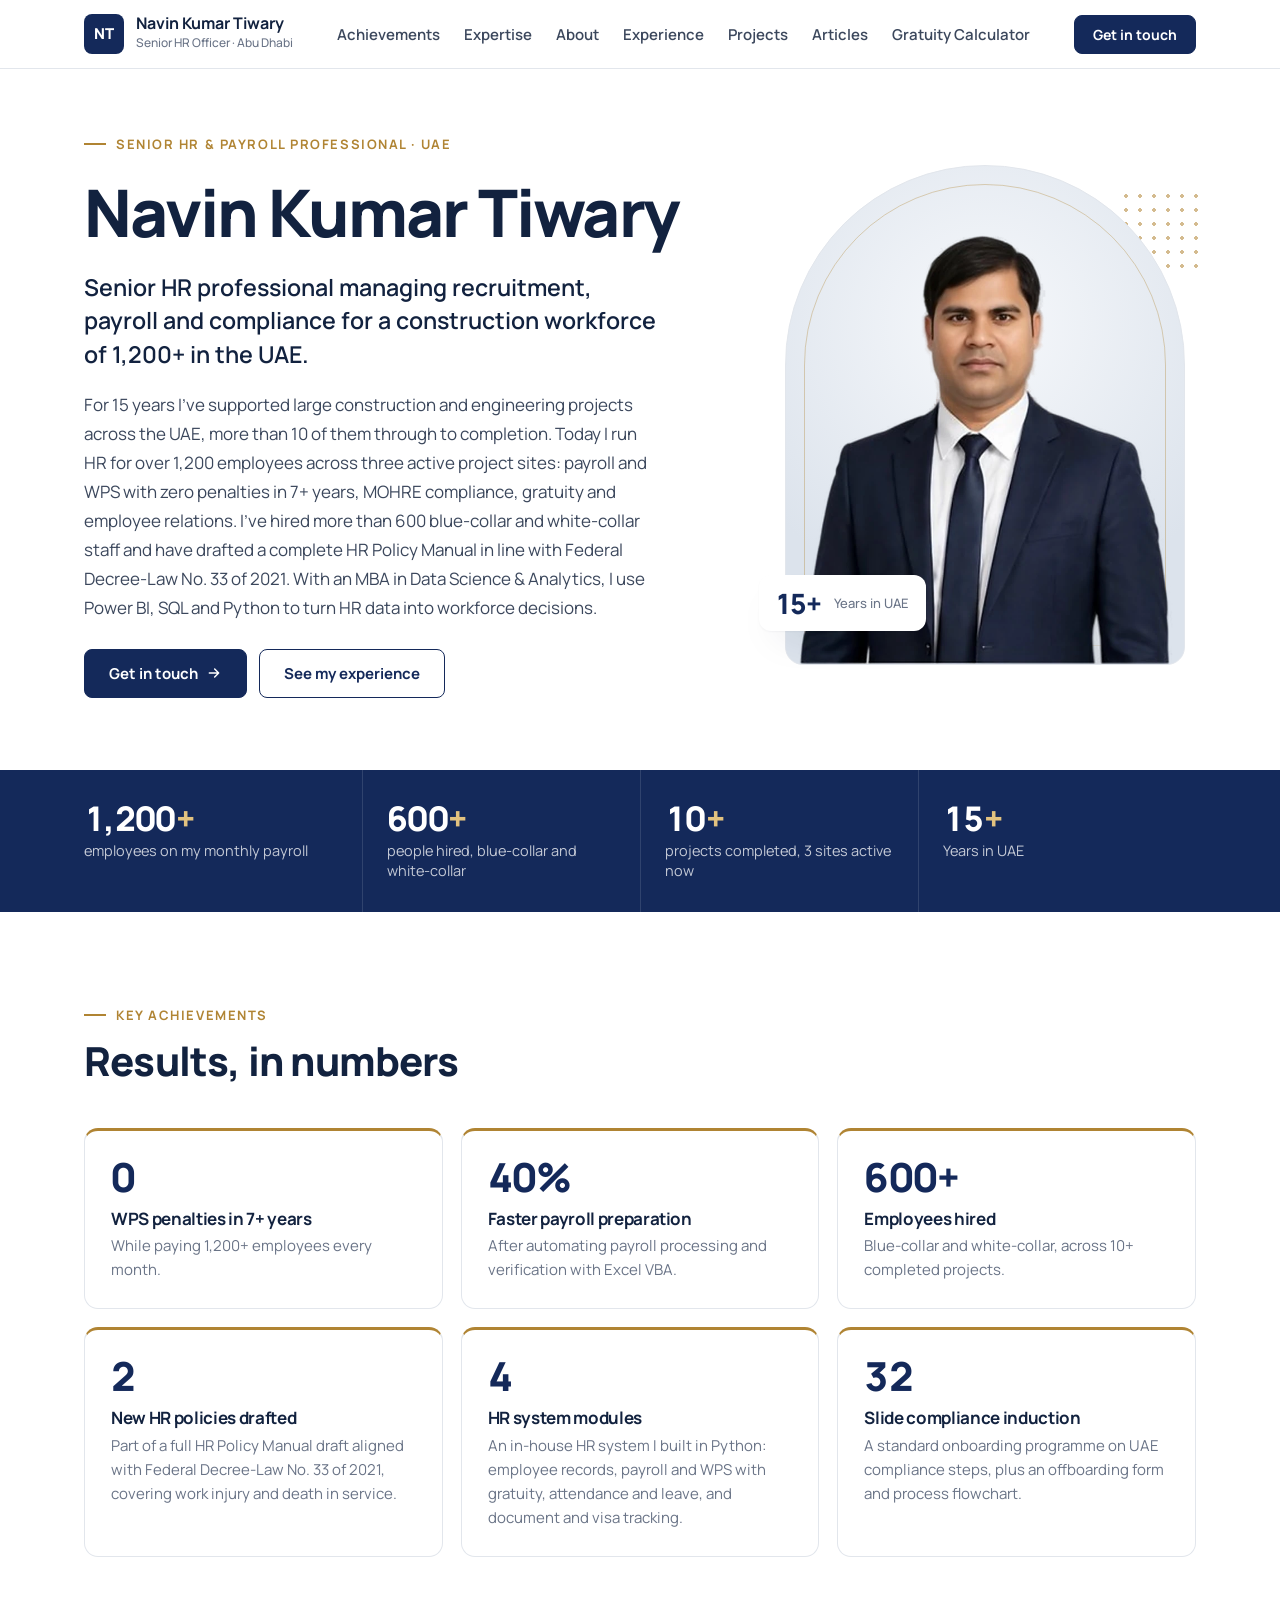
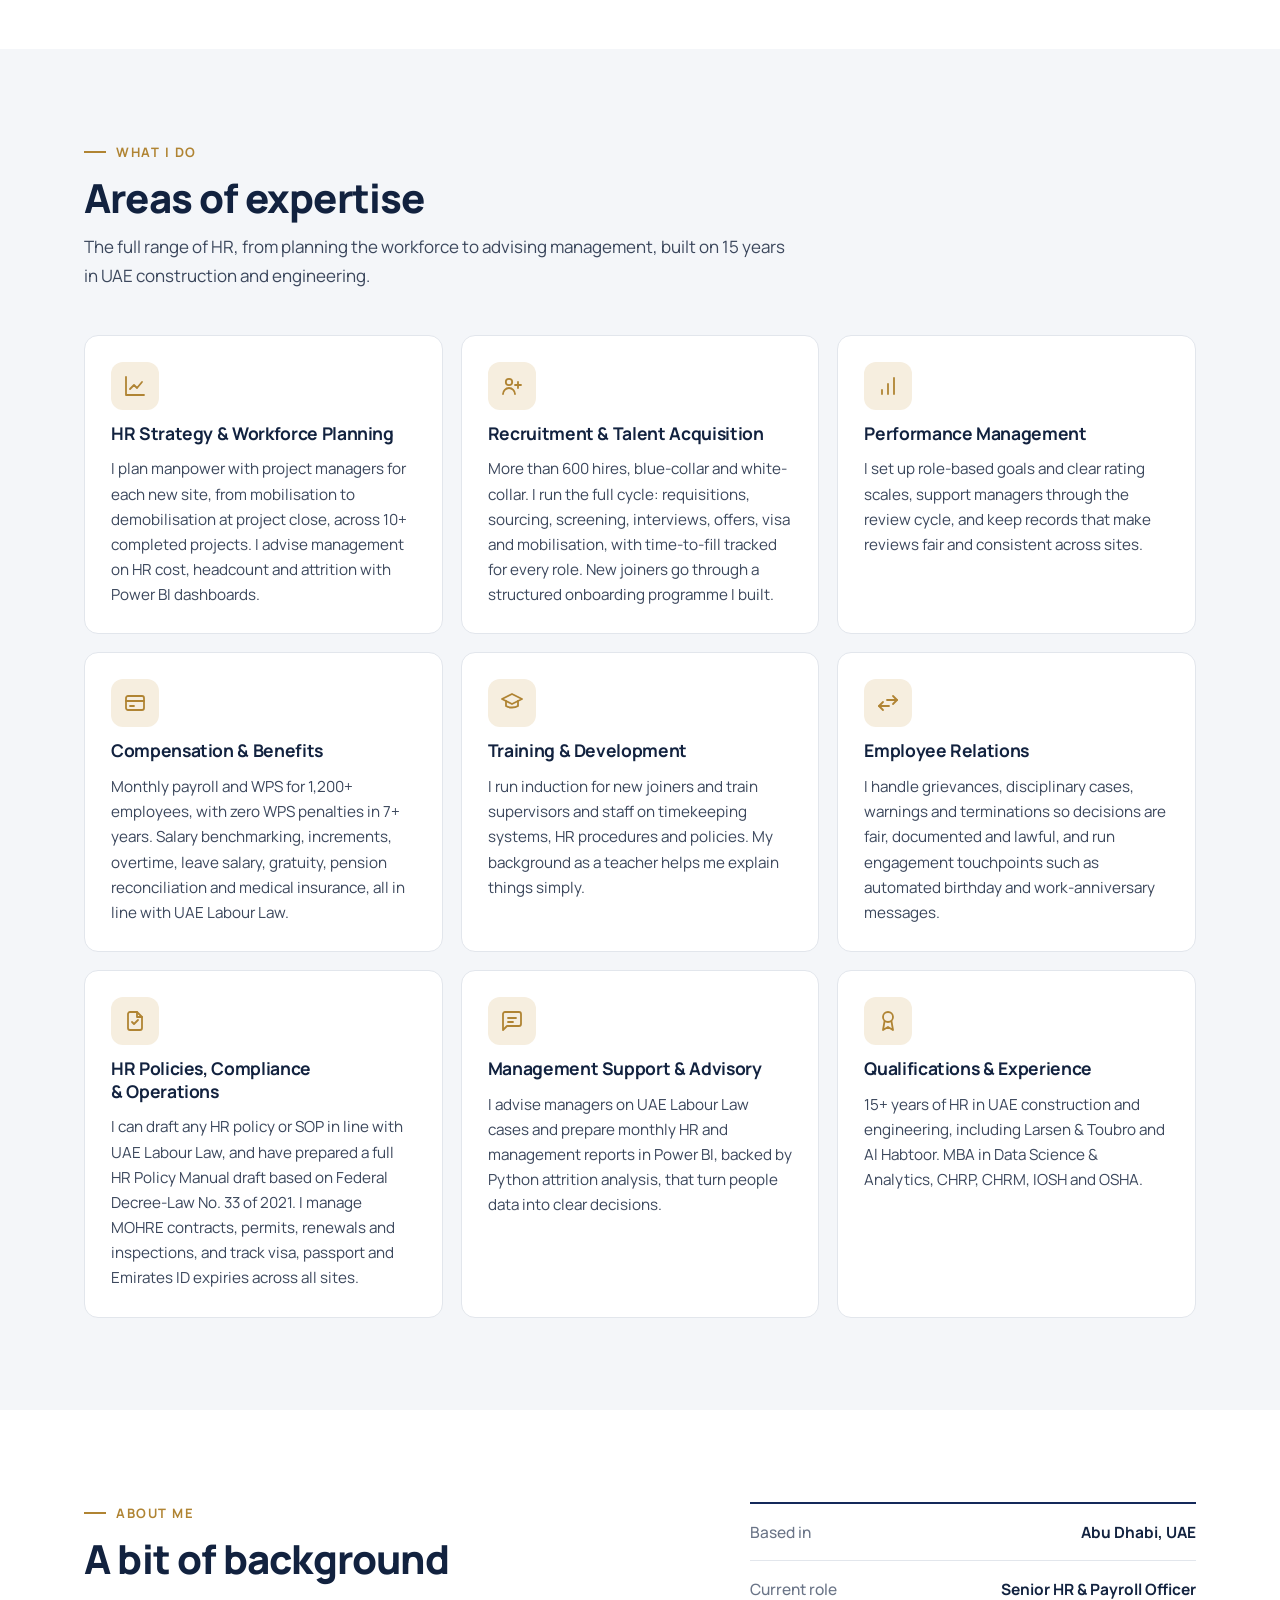
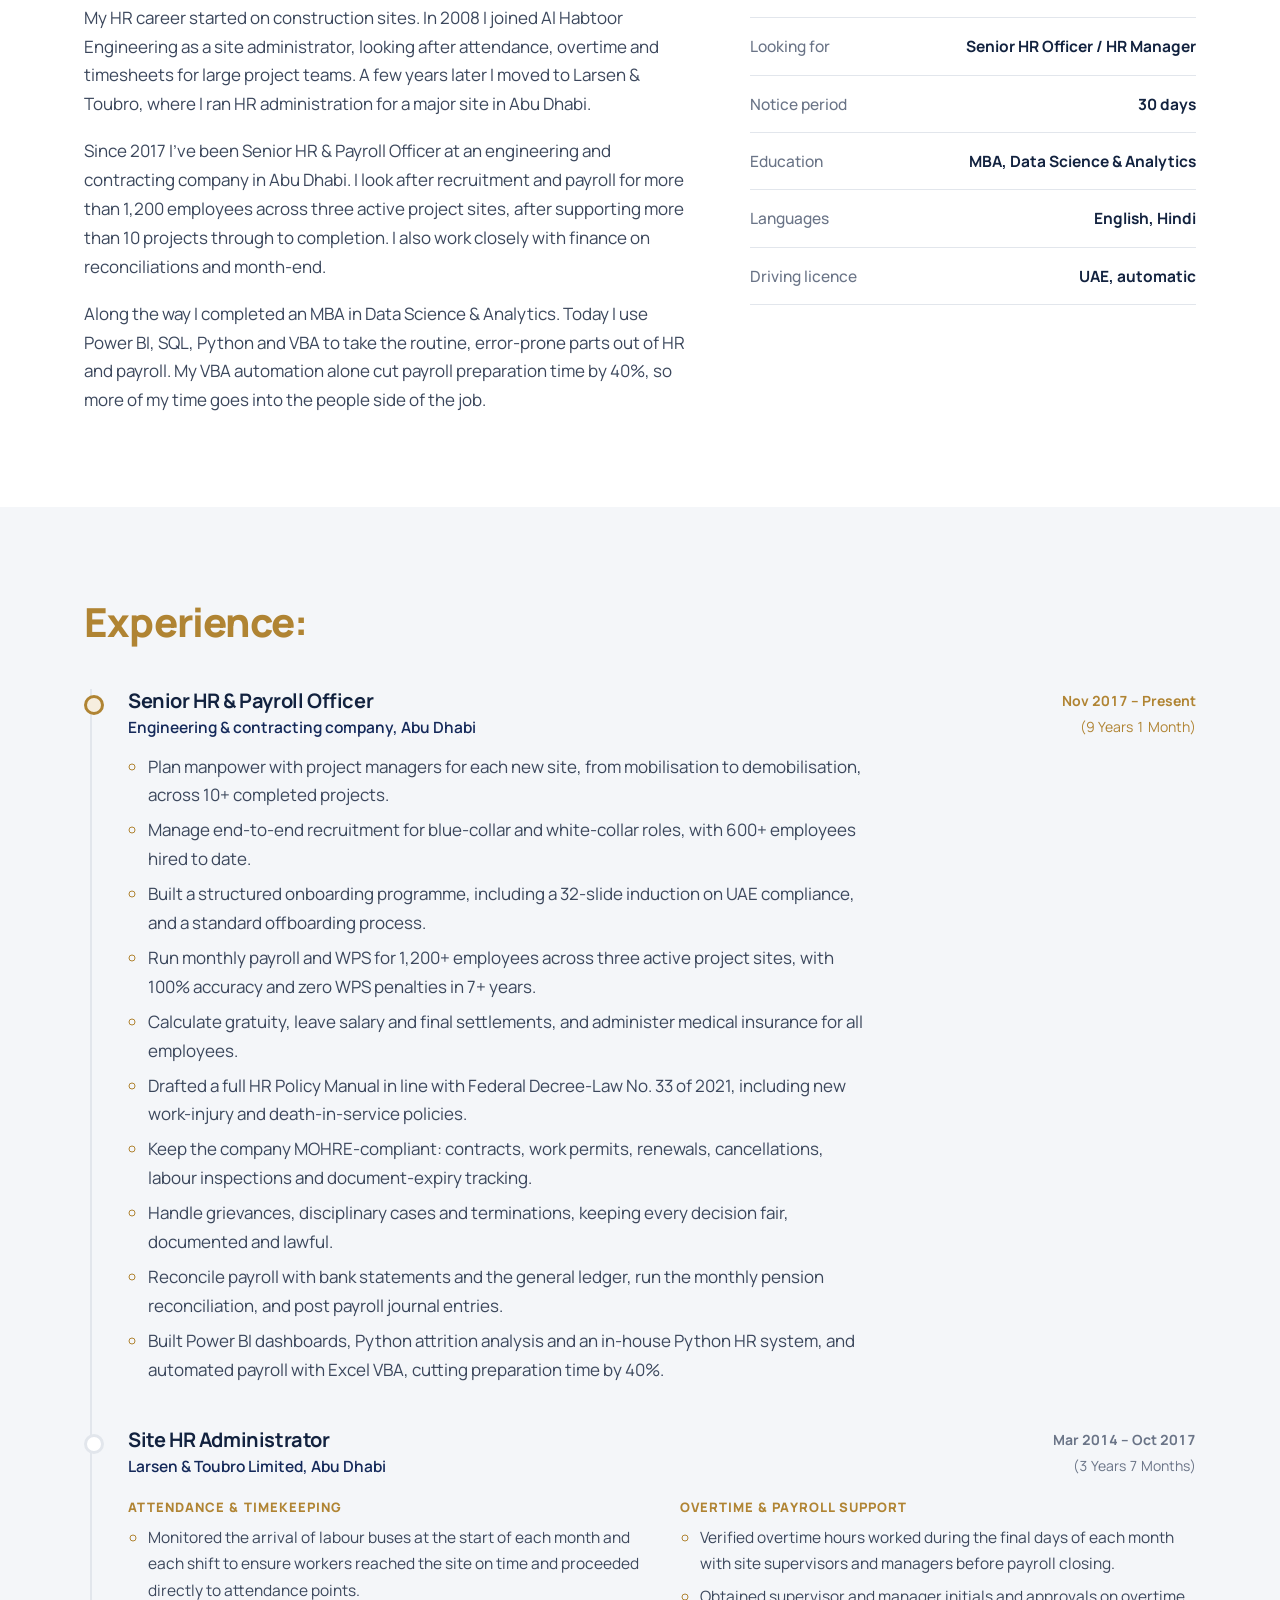
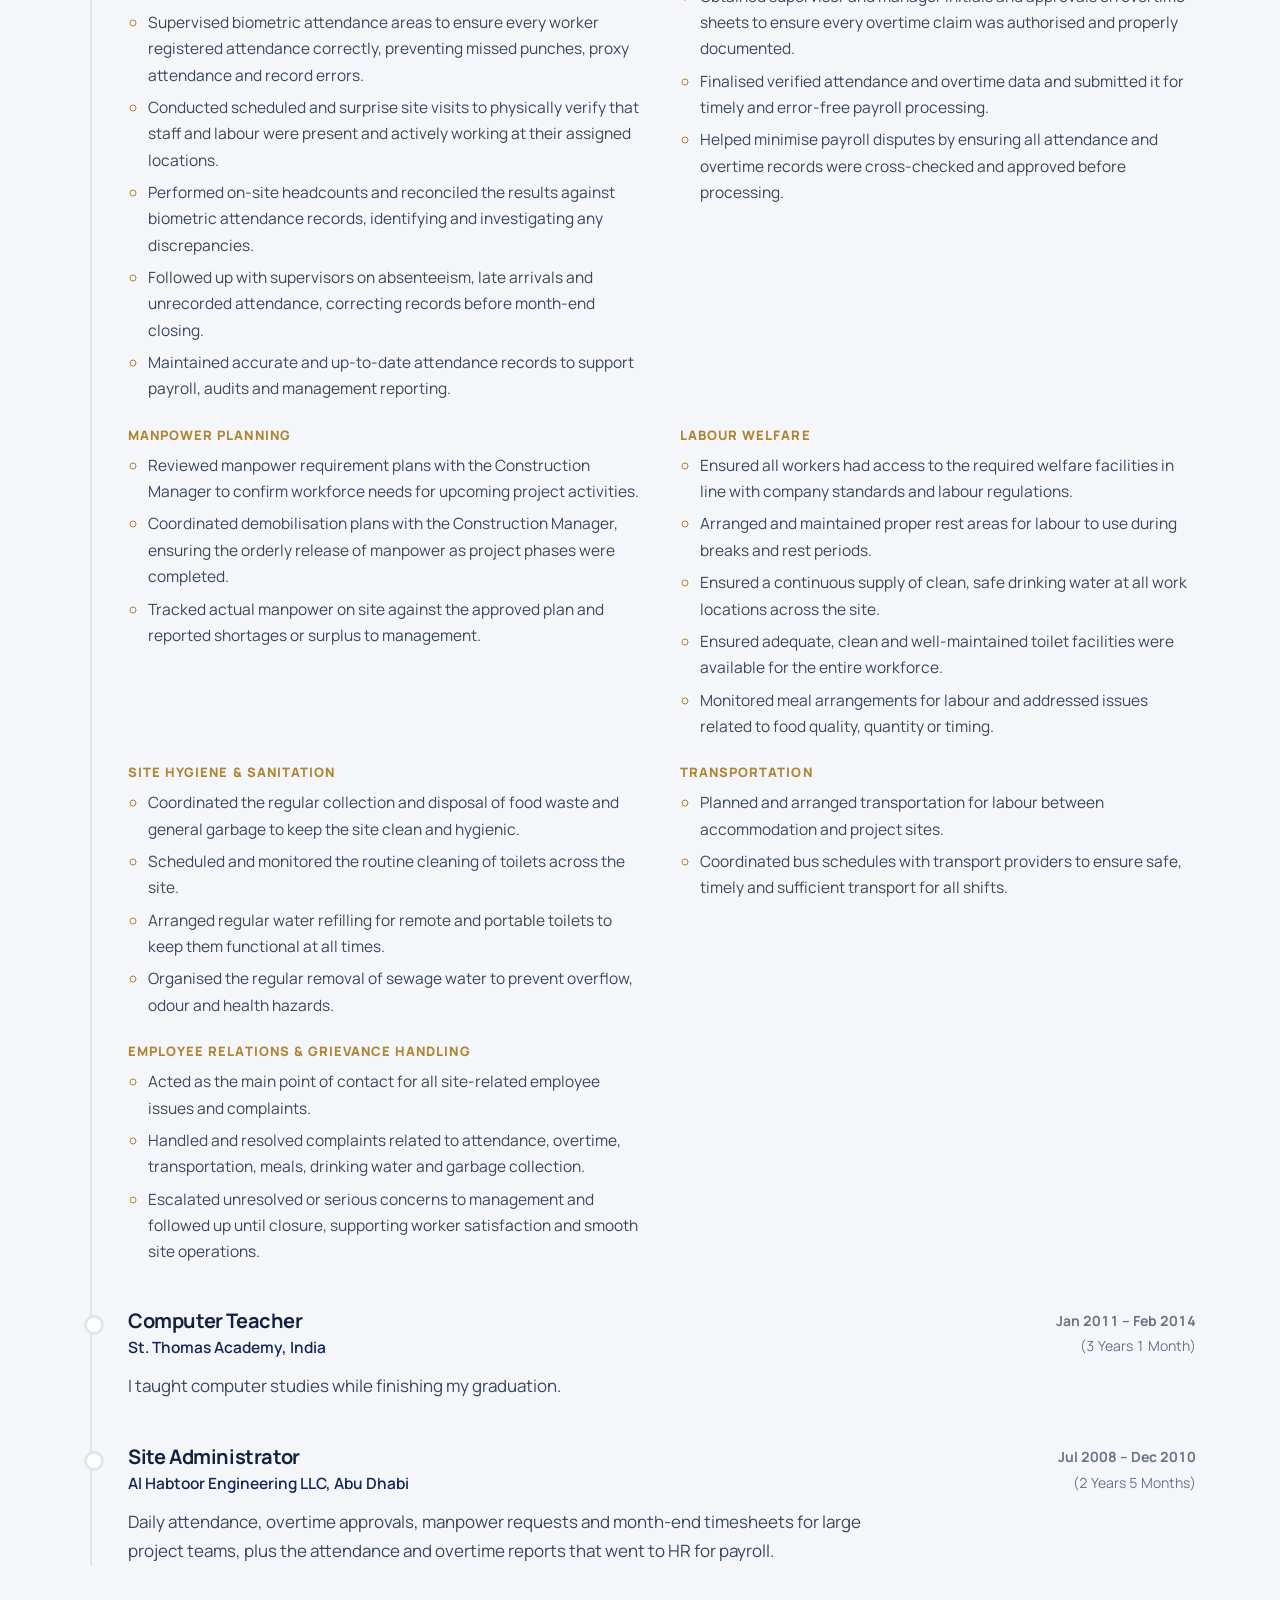
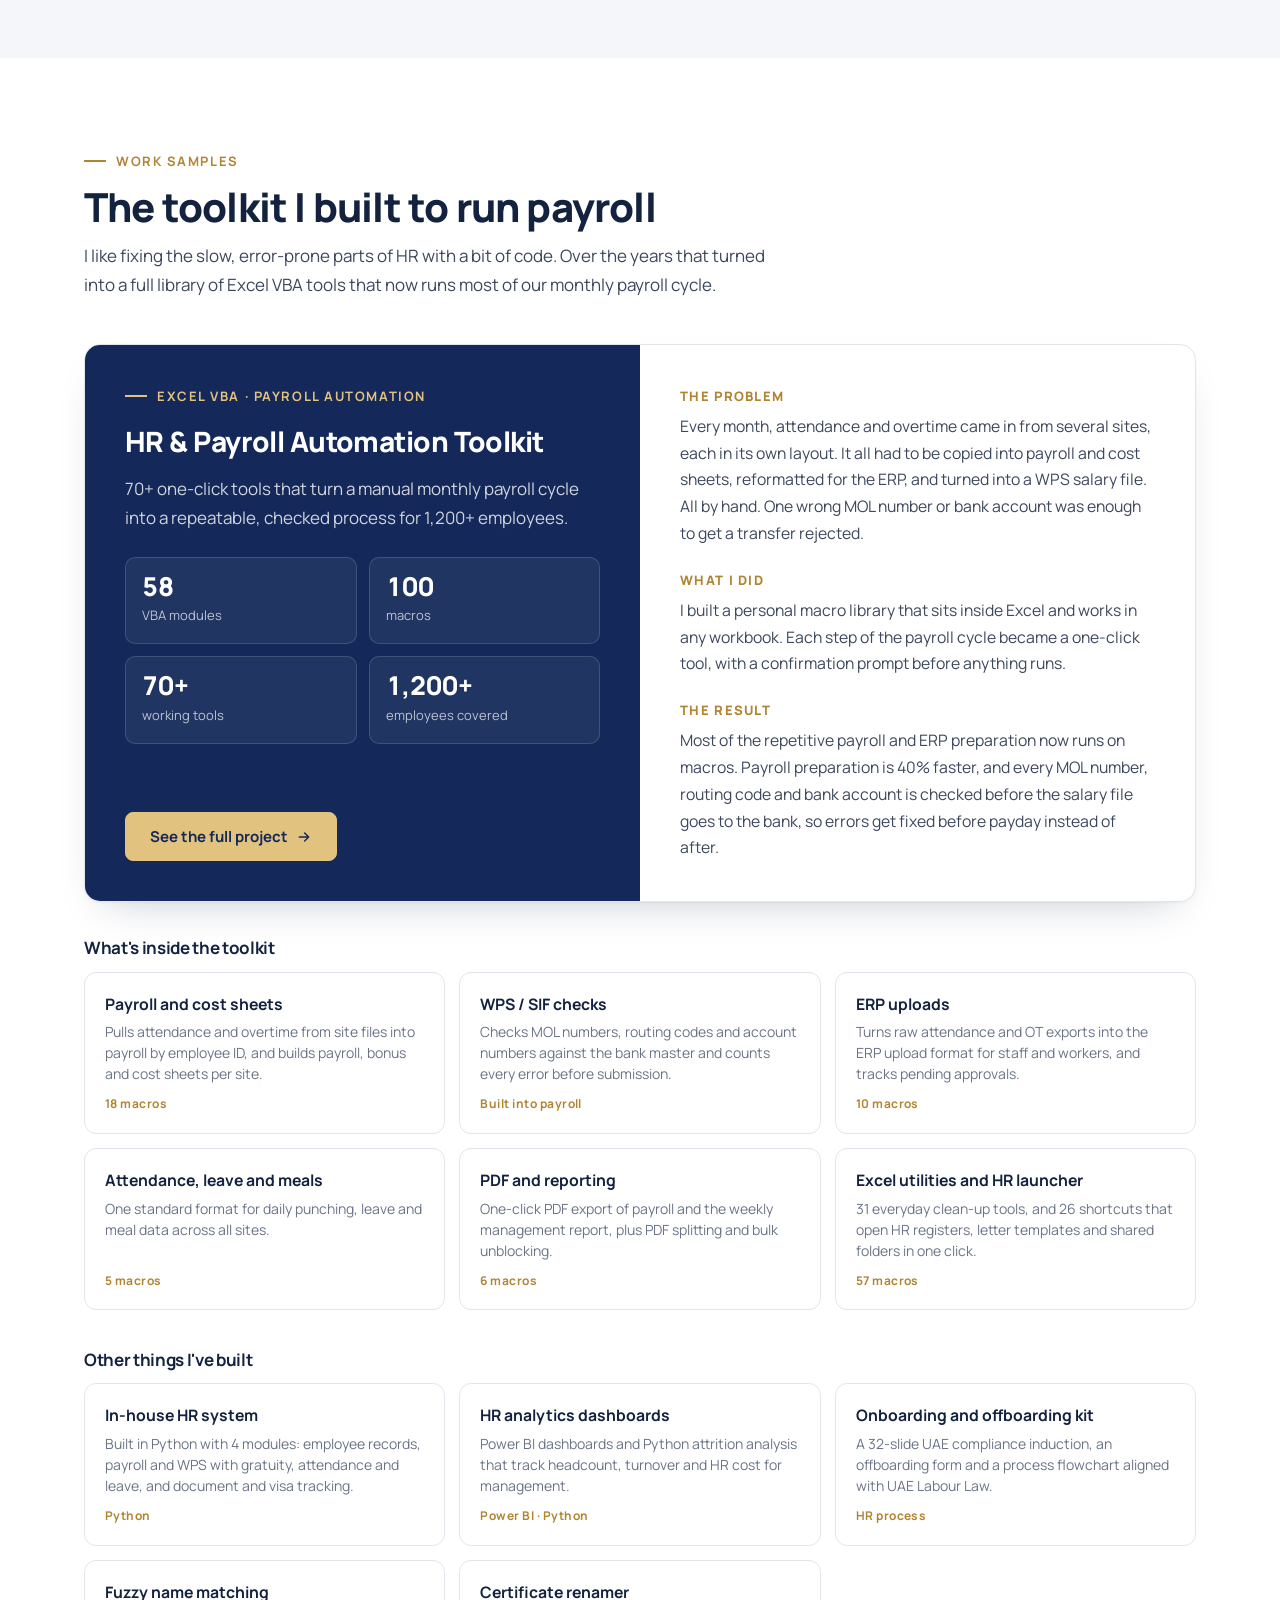
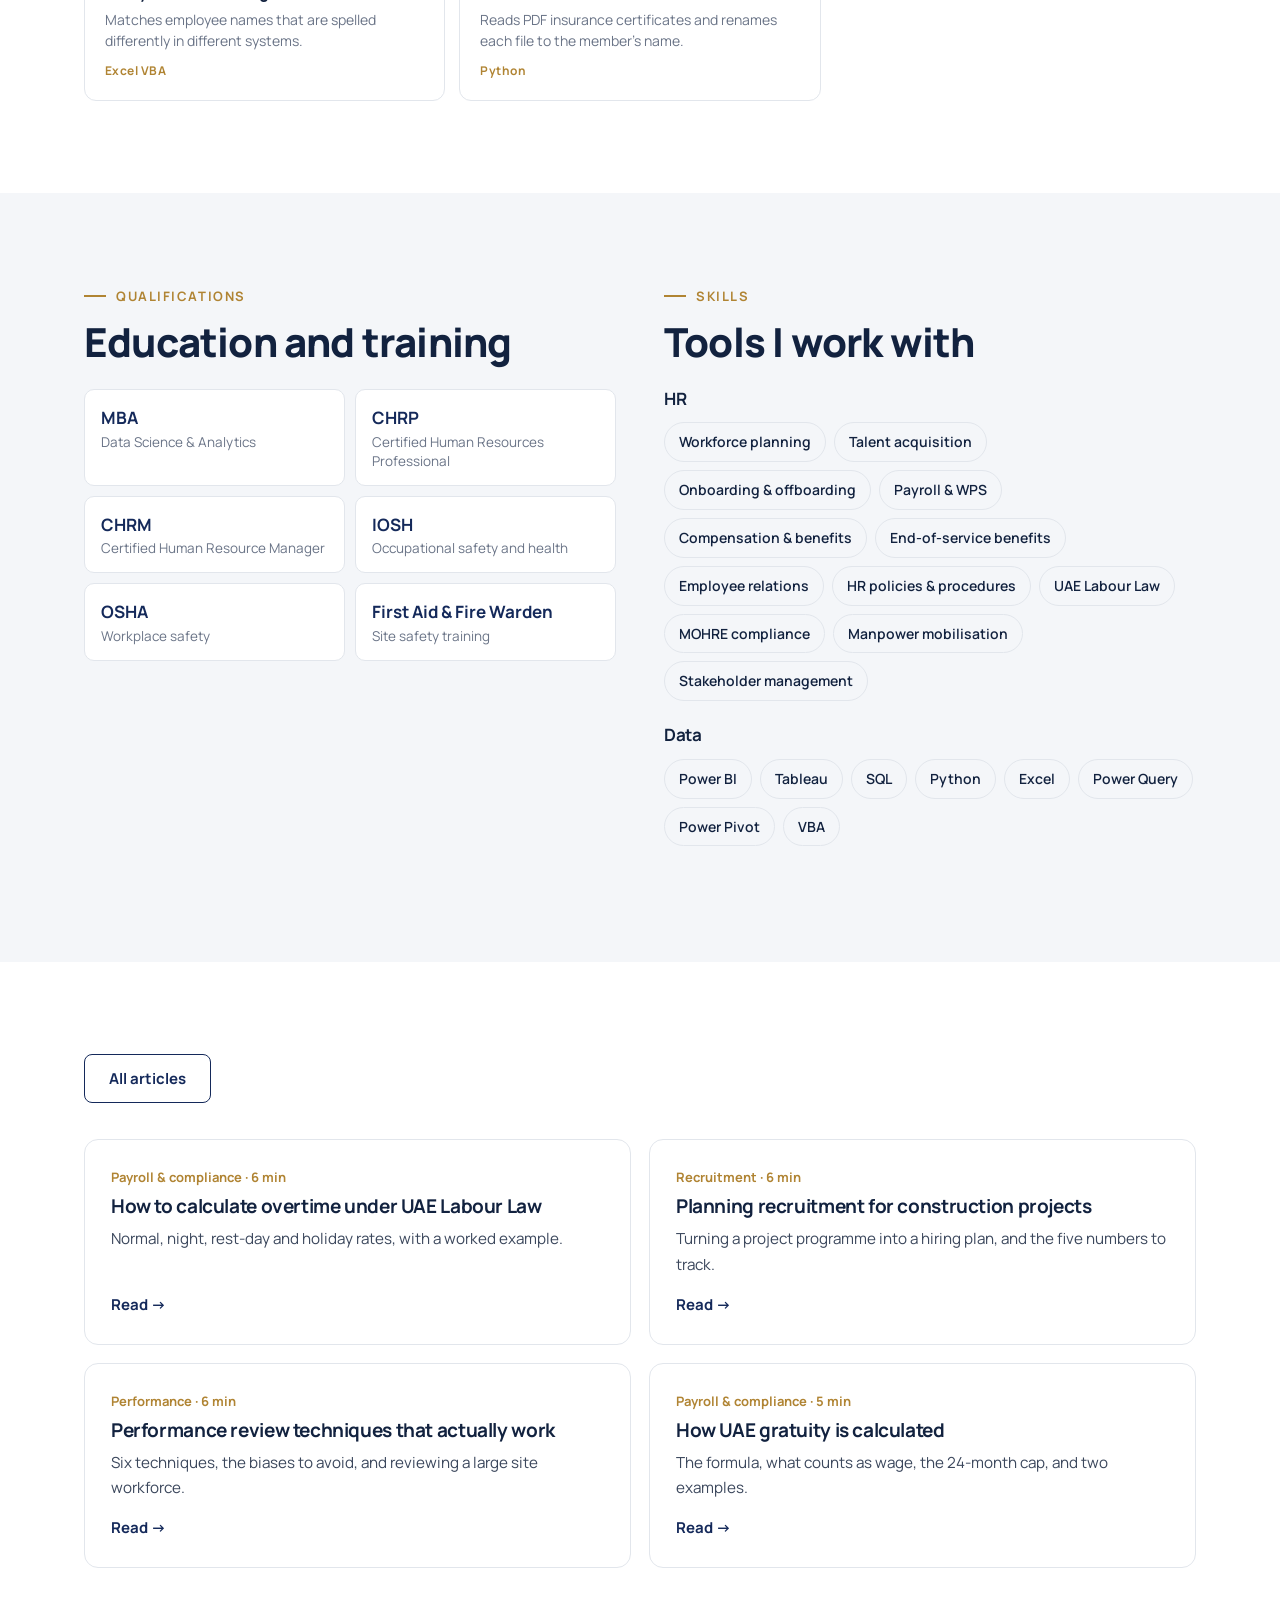
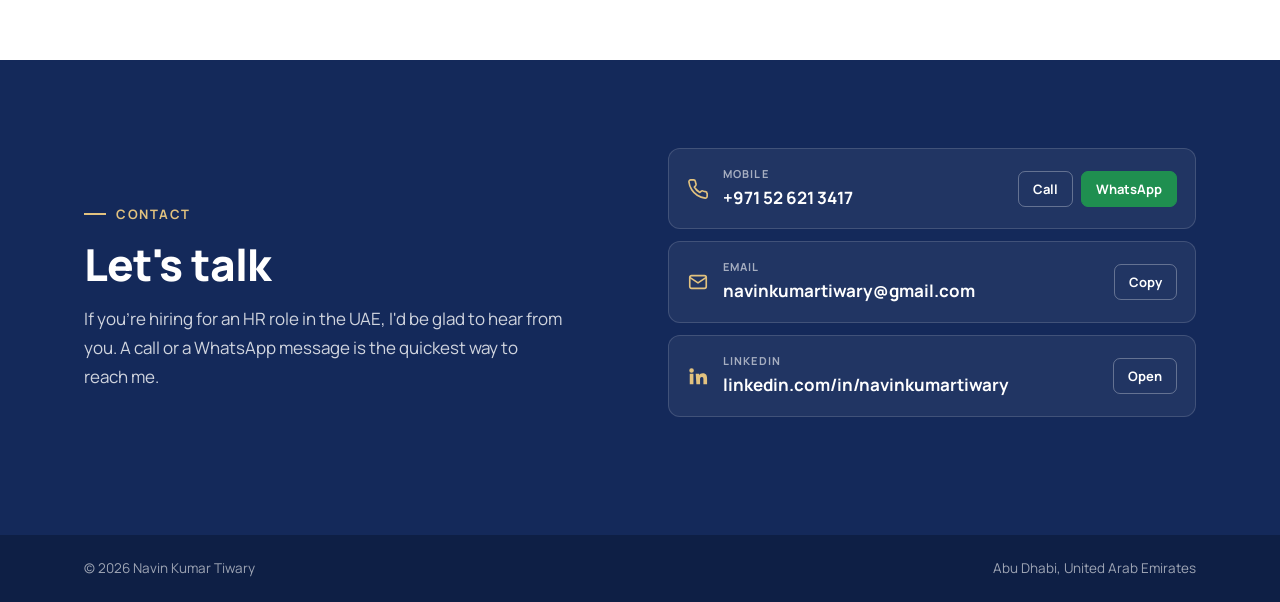
==== index.html @ 36c32ebd "Detail Larsen & Toubro responsibilities by area Co-Authored-By: Claude Opus 5.5 <noreply@anthropic.c" ====
<!doctype html>
<html lang="en">
<head>
<meta charset="utf-8">
<meta name="viewport" content="width=device-width, initial-scale=1, viewport-fit=cover">
<title>Navin Kumar Tiwary | Senior HR &amp; Payroll Professional, Abu Dhabi</title>
<meta name="claude:viewport-fit-sides" content="cover">
<meta name="description" content="Navin Kumar Tiwary, Senior HR &amp; Payroll Professional in Abu Dhabi. 14+ years in UAE construction HR: 1,200+ employees, 600+ hires, zero WPS penalties in 7+ years, UAE Labour Law and MOHRE compliance, HR analytics in Power BI and Python.">
<link rel="canonical" href="https://navinayushkumar.github.io/navinkumartiwary/">
<meta property="og:type" content="profile">
<meta property="og:title" content="Navin Kumar Tiwary | Senior HR &amp; Payroll Professional, UAE">
<meta property="og:description" content="14+ years in UAE construction HR. Payroll and WPS for 1,200+ employees, 600+ hires, UAE Labour Law compliance and HR analytics.">
<meta property="og:url" content="https://navinayushkumar.github.io/navinkumartiwary/">
<meta property="og:image" content="https://navinayushkumar.github.io/navinkumartiwary/images/og-image.jpg">
<meta property="og:image:width" content="1200">
<meta property="og:image:height" content="630">
<meta name="twitter:card" content="summary_large_image">
<script type="application/ld+json">{"@context":"https://schema.org","@type":"Person","name":"Navin Kumar Tiwary","jobTitle":"Senior HR & Payroll Officer","url":"https://navinayushkumar.github.io/navinkumartiwary/","image":"https://navinayushkumar.github.io/navinkumartiwary/images/navin-avatar.jpg","address":{"@type":"PostalAddress","addressLocality":"Abu Dhabi","addressCountry":"AE"},"sameAs":["https://www.linkedin.com/in/navinkumartiwary"],"knowsAbout":["UAE Labour Law","Payroll","WPS","MOHRE compliance","Recruitment","Workforce planning","HR analytics","Power BI","Python"],"knowsLanguage":["English","Hindi"]}</script>
<link rel="preconnect" href="https://fonts.googleapis.com">
<link rel="preconnect" href="https://fonts.gstatic.com" crossorigin>
<link rel="stylesheet" href="https://fonts.googleapis.com/css2?family=Manrope:wght@400;500;600;700;800&display=swap">
<style>
body{margin:0}
/* Layout: corporate navy & white. Hero = text left, portrait in a navy arch right; number strip; then alternating white / cool-grey bands.
   Deliberately single light theme, all colours explicit. */
:root{
  --bg:#FFFFFF; --band:#F4F6F9; --ink:#12223F; --text:#3B475C; --muted:#6A7487; --line:#E2E6EC;
  --navy:#14295A; --navy-2:#1D3A78; --gold:#B08433; --gold-soft:#F6EEDF; --ok:#2E8B57;
  --font:"Manrope", "Segoe UI", system-ui, -apple-system, sans-serif;
  --shadow:0 1px 2px rgba(18,34,63,.04), 0 18px 40px -22px rgba(18,34,63,.28);
  color-scheme:light;
}
*{box-sizing:border-box}
html{scroll-behavior:smooth}
@media (prefers-reduced-motion: reduce){html{scroll-behavior:auto} *{transition:none!important}}
body{background:var(--bg); color:var(--text); font-family:var(--font); font-size:1.0625rem; line-height:1.7; -webkit-font-smoothing:antialiased}
body::before{content:""; position:fixed; inset:0 0 auto; height:env(safe-area-inset-top, 0px); z-index:40; background:var(--bg)}
.wrap{max-width:72rem; margin:0 auto; padding-left:max(20px, env(safe-area-inset-left, 0px)); padding-right:max(20px, env(safe-area-inset-right, 0px))}
a{color:inherit}
a:focus-visible, button:focus-visible{outline:2px solid var(--gold); outline-offset:3px; border-radius:6px}
h1,h2,h3{margin:0; color:var(--ink); line-height:1.15; letter-spacing:-.02em; text-wrap:balance}
p{margin:0}
.eyebrow{display:flex; align-items:center; gap:10px; font-size:.8125rem; font-weight:700; letter-spacing:.12em; text-transform:uppercase; color:var(--gold)}
.eyebrow::before{content:""; width:22px; height:2px; background:var(--gold)}
.eyebrow.no-line::before{display:none}

.btn{display:inline-flex; align-items:center; gap:8px; padding:13px 24px; border-radius:8px; font:700 .9375rem var(--font); text-decoration:none; cursor:pointer; border:1.5px solid var(--navy); transition:background .15s, color .15s, transform .15s}
.btn:hover{transform:translateY(-1px)}
.btn-solid{background:var(--navy); color:#fff}
.btn-solid:hover{background:var(--navy-2); border-color:var(--navy-2)}
.btn-ghost{background:transparent; color:var(--navy)}
.btn-ghost:hover{background:var(--band)}
.btn svg{width:16px; height:16px}

/* header */
.top{position:sticky; top:env(safe-area-inset-top, 0px); z-index:30; background:rgba(255,255,255,.94); backdrop-filter:blur(10px); -webkit-backdrop-filter:blur(10px); border-bottom:1px solid var(--line)}
.top .wrap{display:flex; align-items:center; justify-content:space-between; gap:20px; padding-block:14px}
.logo{display:flex; align-items:center; gap:12px; text-decoration:none}
.mono{width:40px; height:40px; border-radius:8px; background:var(--navy); color:#fff; display:grid; place-items:center; font-weight:800; font-size:.9375rem; letter-spacing:.02em; flex:none}
.logo b{display:block; color:var(--ink); font-size:1rem; line-height:1.2}
.logo small{display:block; color:var(--muted); font-size:.75rem; font-weight:500}
.top nav ul{display:flex; gap:24px; list-style:none; margin:0; padding:0}
.top nav a{text-decoration:none; font-size:.9375rem; font-weight:600; color:var(--text); white-space:nowrap}
.logo small, .top .btn{white-space:nowrap}
.top nav a:hover{color:var(--navy)}
.top .btn{padding:9px 18px; font-size:.875rem}

/* hero */
.hero .wrap{display:grid; grid-template-columns:minmax(0,1.2fr) minmax(0,.8fr); gap:56px; align-items:center; padding-block:64px 72px}
.hero-text{display:flex; flex-direction:column; gap:20px}
.hero h1{font-size:clamp(2.6rem, 6vw, 4.1rem); font-weight:800; letter-spacing:-.03em}
.hero .line{font-size:clamp(1.2rem, 2.2vw, 1.45rem); color:var(--ink); font-weight:600; line-height:1.45; max-width:36rem}
.hero .more{color:var(--text); max-width:36rem}
.cta{display:flex; gap:12px; flex-wrap:wrap; margin-top:6px}
.open{display:inline-flex; align-items:center; gap:10px; font-size:.9063rem; color:var(--muted); font-weight:500}
.open i{width:9px; height:9px; border-radius:50%; background:var(--ok); box-shadow:0 0 0 4px rgba(46,139,87,.14); flex:none}

.arch{position:relative; justify-self:center; width:100%; max-width:400px; isolation:isolate}
.arch-frame{position:relative; aspect-ratio:4/5; max-width:100%; border-radius:200px 200px 18px 18px; overflow:hidden;
  background:radial-gradient(circle at 50% 32%, #F6F8FB, #DCE3EC 72%); border:1px solid var(--line)}
.arch-frame::before{content:""; position:absolute; inset:18px; border-radius:inherit; border:1px solid rgba(176,132,51,.35)}
.arch-frame img{position:absolute; left:50%; bottom:0; transform:translateX(-50%); width:112%; max-width:none; height:auto}
.tag-card{position:absolute; left:-26px; bottom:34px; background:#fff; border-radius:12px; padding:14px 18px; box-shadow:var(--shadow); display:flex; align-items:center; gap:12px}
.tag-card b{font-size:1.75rem; font-weight:800; color:var(--navy); line-height:1}
.tag-card span{font-size:.8125rem; color:var(--muted); line-height:1.35; font-weight:500}
.dots{position:absolute; right:-18px; top:24px; width:84px; height:84px; background-image:radial-gradient(var(--gold) 1.6px, transparent 1.8px); background-size:14px 14px; opacity:.55; z-index:-1}

/* numbers */
.numbers{background:var(--navy); color:#fff}
.numbers .wrap{display:grid; grid-template-columns:repeat(4, minmax(0,1fr))}
.num{padding:30px 24px; border-left:1px solid rgba(255,255,255,.12)}
.num:first-child{border-left:0; padding-left:0}
.num b{display:block; font-size:2.125rem; font-weight:800; letter-spacing:-.02em; line-height:1.1; font-variant-numeric:tabular-nums}
.num b em{font-style:normal; color:#E2C27F}
.num b i{font-style:normal}
.num span{font-size:.9063rem; color:rgba(255,255,255,.75); line-height:1.4; display:block; margin-top:4px}

/* sections */
.section{padding-block:92px}
.section.band{background:var(--band)}
.head{display:flex; flex-direction:column; gap:12px; margin-bottom:44px; max-width:44rem}
.head h2{font-size:clamp(1.9rem, 3.6vw, 2.5rem); font-weight:800}

/* what I do */
.do{display:grid; grid-template-columns:repeat(2, minmax(0,1fr)); gap:20px}
.do-item{background:#fff; border:1px solid var(--line); border-radius:14px; padding:30px; display:grid; grid-template-columns:auto minmax(0,1fr); gap:20px; align-items:start}
.ico{width:48px; height:48px; border-radius:12px; background:var(--gold-soft); color:var(--gold); display:grid; place-items:center}
.ico svg{width:24px; height:24px}
.do-item h3{font-size:1.1875rem; font-weight:700; margin-bottom:8px}
.do-item p{font-size:.9844rem}

.areas{display:grid; grid-template-columns:repeat(3, minmax(0,1fr)); gap:18px}
.area{background:#fff; border:1px solid var(--line); border-radius:14px; padding:26px; display:flex; flex-direction:column; gap:12px; transition:border-color .2s, box-shadow .2s}
.area:hover{border-color:#CFD6E1; box-shadow:var(--shadow)}
.area h3{font-size:1.0938rem; font-weight:700; line-height:1.3}
.area p{font-size:.9531rem; line-height:1.65}
.wins{display:grid; grid-template-columns:repeat(3, minmax(0,1fr)); gap:18px}
.win{border:1px solid var(--line); border-radius:14px; padding:26px; background:#fff; display:flex; flex-direction:column; gap:6px; border-top:3px solid var(--gold)}
.win b{font-size:2.5rem; font-weight:800; color:var(--navy); line-height:1; letter-spacing:-.02em; font-variant-numeric:tabular-nums}
.win h3{font-size:1.0625rem; font-weight:700; margin-top:6px}
.win p{font-size:.9375rem; color:var(--muted); line-height:1.6}
/* about */
.about{display:grid; grid-template-columns:minmax(0,1.35fr) minmax(0,1fr); gap:64px; align-items:start}
.about .text{display:flex; flex-direction:column; gap:18px}
.about .text p{max-width:38rem}
.facts{margin:0; border-top:2px solid var(--navy)}
.facts div{display:flex; justify-content:space-between; gap:16px; padding:15px 0; border-bottom:1px solid var(--line); font-size:.9688rem}
.facts dt{color:var(--muted); font-weight:500}
.facts dd{margin:0; font-weight:700; color:var(--ink); text-align:right}

/* experience */
.jobs{list-style:none; padding:0; border-left:2px solid var(--line); margin:0 0 0 6px}
.job{position:relative; padding:0 0 44px 36px}
.job:last-child{padding-bottom:0}
.job::before{content:""; position:absolute; left:-8px; top:6px; width:14px; height:14px; border-radius:50%; background:#fff; border:3px solid var(--line)}
.job.now::before{border-color:var(--gold); background:var(--gold-soft)}
.job-top{display:flex; justify-content:space-between; align-items:flex-start; flex-wrap:wrap; gap:4px 16px}
.job h3{font-size:1.25rem; font-weight:700}
.when{font-size:.875rem; font-weight:700; color:var(--muted); font-variant-numeric:tabular-nums; white-space:nowrap}
.job.now .when{color:var(--gold)}
.head h2.gold-h{color:var(--gold)}
.tenure-line{display:block; margin-top:2px; font-weight:400}
.tenure{font-weight:inherit; color:inherit}
.when{text-align:right}
.job.now .tenure{color:inherit}
.org{font-weight:600; color:var(--navy); margin-top:2px; font-size:.9688rem}
.job p.desc{margin-top:12px; max-width:46rem}
.job ul{margin:12px 0 0; padding-left:20px; display:flex; flex-direction:column; gap:6px; max-width:46rem}
.job li::marker{color:var(--gold)}

.duties{display:grid; grid-template-columns:repeat(2, minmax(0,1fr)); gap:22px 36px; margin-top:16px; max-width:none}
.duty h4{margin:0 0 6px; font-size:.8125rem; letter-spacing:.08em; text-transform:uppercase; color:var(--gold); font-weight:800}
.duty ul{margin:0 !important; padding-left:20px; display:flex; flex-direction:column; gap:6px; font-size:.9688rem}
/* case study */
.case{display:grid; grid-template-columns:minmax(0,1fr) minmax(0,1fr); background:#fff; border:1px solid var(--line); border-radius:16px; overflow:hidden; box-shadow:var(--shadow)}
.case-left{background:var(--navy); color:#fff; padding:40px; display:flex; flex-direction:column; gap:18px; min-width:0}
.case-left .eyebrow{color:#E2C27F}
.case-left .eyebrow::before{background:#E2C27F}
.case-left h3{color:#fff; font-size:1.75rem; font-weight:800}
.case-left p{color:rgba(255,255,255,.8)}
.mock{margin-top:auto; background:rgba(255,255,255,.06); border:1px solid rgba(255,255,255,.14); border-radius:10px; overflow:hidden; font-size:.8125rem}
.mock-wrap{overflow-x:auto}
.mock table{width:100%; border-collapse:collapse}
.mock th,.mock td{padding:8px 12px; text-align:left; border-bottom:1px solid rgba(255,255,255,.08); white-space:nowrap}
.mock th{color:rgba(255,255,255,.6); font-weight:600; font-size:.75rem}
.mock tr:last-child td{border-bottom:0}
.mock td:last-child{color:#9BE0B4; font-weight:700}
.mock tr.bad td{background:rgba(226,120,100,.22)}
.mock tr.bad td:last-child{color:#FFB4A6}
.mock caption{caption-side:bottom; text-align:left; padding:8px 12px; color:rgba(255,255,255,.5); font-size:.75rem}
.kpis{display:grid; grid-template-columns:repeat(2, minmax(0,1fr)); gap:12px; margin-top:6px}
.kpis div{padding:14px 16px; border-radius:10px; background:rgba(255,255,255,.06); border:1px solid rgba(255,255,255,.14)}
.kpis b{display:block; font-size:1.625rem; font-weight:800; color:#fff; line-height:1.1; font-variant-numeric:tabular-nums}
.kpis span{font-size:.8125rem; color:rgba(255,255,255,.7)}
.btn-gold{background:#E2C27F; border-color:#E2C27F; color:var(--navy); align-self:flex-start; margin-top:auto}
.btn-gold:hover{background:#EBD199; border-color:#EBD199}
.others + .others{margin-top:40px}
.case-right{padding:40px; display:flex; flex-direction:column; gap:22px}
.step h4{margin:0 0 6px; font-size:.8125rem; letter-spacing:.1em; text-transform:uppercase; color:var(--gold); font-weight:800}
.step p{font-size:.9844rem}
.others{margin-top:36px}
.others h3{font-size:1.0625rem; font-weight:700; margin-bottom:14px}
.tools{display:grid; grid-template-columns:repeat(3, minmax(0,1fr)); gap:14px}
.tool{background:#fff; border:1px solid var(--line); border-radius:12px; padding:18px 20px; display:flex; flex-direction:column; gap:4px}
.tool b{color:var(--ink); font-size:.9844rem}
.tool span{font-size:.875rem; color:var(--muted); line-height:1.5}
.tool small{font-size:.75rem; font-weight:700; color:var(--gold); letter-spacing:.04em; margin-top:auto; padding-top:6px}

/* credentials */
.creds{display:grid; grid-template-columns:repeat(2, minmax(0,1fr)); gap:48px}
.creds h3{font-size:1.0625rem; font-weight:700; margin-bottom:14px}
.cert-list{list-style:none; margin:0; padding:0; display:grid; grid-template-columns:repeat(2, minmax(0,1fr)); gap:10px}
.cert-list li{display:flex; flex-direction:column; padding:14px 16px; border:1px solid var(--line); border-radius:10px; background:#fff}
.cert-list b{color:var(--navy); font-size:1.0625rem}
.cert-list span{font-size:.8438rem; color:var(--muted); line-height:1.4}
.chips{display:flex; flex-wrap:wrap; gap:8px; list-style:none; margin:0 0 24px; padding:0}
.chips li{padding:7px 14px; border-radius:999px; background:var(--band); border:1px solid var(--line); font-size:.875rem; font-weight:600; color:var(--ink)}

/* writing */
.article{display:grid; grid-template-columns:minmax(0,1fr) auto; gap:24px; align-items:center; padding:30px; border:1px solid var(--line); border-radius:14px; text-decoration:none; background:#fff; transition:box-shadow .2s}
.article:hover{box-shadow:var(--shadow)}
.article small{font-size:.8125rem; color:var(--muted); font-weight:600}
.article h3{font-size:1.3125rem; font-weight:700; margin:6px 0}
.arts{display:grid; grid-template-columns:repeat(2, minmax(0,1fr)); gap:18px}
.art{display:flex; flex-direction:column; gap:8px; padding:26px; border:1px solid var(--line); border-radius:14px; background:#fff; text-decoration:none; transition:box-shadow .2s, border-color .2s}
.art:hover{box-shadow:var(--shadow); border-color:#CFD6E1}
.art small{font-size:.8125rem; color:var(--gold); font-weight:700}
.art h3{font-size:1.1875rem; font-weight:700}
.art p{font-size:.9531rem}
.art span{margin-top:auto; padding-top:6px; color:var(--navy); font-weight:700; font-size:.9375rem}
.head-row{display:flex; justify-content:space-between; align-items:end; gap:16px; flex-wrap:wrap; margin-bottom:36px}
.head-row .head{margin:0}
.head-row.only-btn{justify-content:flex-start}

/* contact */
.contact{background:var(--navy); color:#fff}
.contact .wrap{padding-block:88px; display:grid; grid-template-columns:minmax(0,1fr) minmax(0,1fr); gap:56px; align-items:center}
.contact .eyebrow{color:#E2C27F}
.contact .eyebrow::before{background:#E2C27F}
.contact h2{color:#fff; font-size:clamp(2rem, 4vw, 2.75rem); font-weight:800; margin-top:14px}
.contact p.lead{color:rgba(255,255,255,.8); margin-top:16px; max-width:30rem}
.clist{display:flex; flex-direction:column; gap:12px; min-width:0}
.citem{display:flex; align-items:center; gap:14px; padding:16px 18px; border-radius:12px; background:rgba(255,255,255,.06); border:1px solid rgba(255,255,255,.14); flex-wrap:wrap}
.citem > svg{width:22px; height:22px; flex:none; color:#E2C27F}
.citem div.info{flex:1; min-width:0; display:flex; flex-direction:column}
.citem small{font-size:.6875rem; text-transform:uppercase; letter-spacing:.1em; color:rgba(255,255,255,.6); font-weight:700}
.citem span{font-weight:700; overflow-wrap:anywhere}
.acts{display:flex; gap:8px; flex:none}
.acts a, .acts button{font:700 .8125rem var(--font); padding:8px 14px; border-radius:7px; border:1px solid rgba(255,255,255,.3); background:transparent; color:#fff; text-decoration:none; cursor:pointer}
.acts a:hover, .acts button:hover{background:rgba(255,255,255,.1)}
.acts a.wa{background:#1F8F50; border-color:#1F8F50}
.acts a.wa:hover{background:#19793F}
#copyNote{font-size:.875rem; color:#E2C27F; min-height:1.3em}

footer{background:#0E1F45; color:rgba(255,255,255,.6)}
footer .wrap{padding-block:22px; display:flex; justify-content:space-between; gap:12px; flex-wrap:wrap; font-size:.8438rem}

@media (max-width: 1240px){
  .top .wrap{flex-wrap:wrap; row-gap:10px}
  .top nav{order:3; width:100%; overflow-x:auto; -webkit-overflow-scrolling:touch}
  .top nav ul{gap:20px; white-space:nowrap; padding-bottom:2px}
  .top nav a{font-size:.875rem}
}
@media (max-width: 1000px){
  .tools{grid-template-columns:repeat(2, minmax(0,1fr))}
  .wins{grid-template-columns:repeat(2, minmax(0,1fr))}
  .areas{grid-template-columns:repeat(2, minmax(0,1fr))}
}
@media (max-width: 860px){
  .when{text-align:left}
  .hero .wrap{grid-template-columns:1fr; gap:40px; padding-block:40px 56px}
  .arch{max-width:340px}
  .tag-card{left:-10px}
  .numbers .wrap{grid-template-columns:repeat(2, minmax(0,1fr))}
  .num{padding:22px 16px}
  .num:nth-child(odd){border-left:0; padding-left:0}
  .num:nth-child(-n+2){border-bottom:1px solid rgba(255,255,255,.12)}
  .do{grid-template-columns:1fr}
  .about{grid-template-columns:1fr; gap:36px}
  .duties{grid-template-columns:1fr}
  .case{grid-template-columns:1fr}
  .case-left, .case-right{padding:28px}
  .creds{grid-template-columns:1fr; gap:32px}
  .contact .wrap{grid-template-columns:1fr; padding-block:64px; gap:32px}
  .section{padding-block:68px}
  .article{grid-template-columns:1fr}
  .arts{grid-template-columns:1fr}
}
@media (max-width: 560px){
  .tools{grid-template-columns:1fr}
  .wins{grid-template-columns:1fr}
  .areas{grid-template-columns:1fr}
  .do-item{grid-template-columns:1fr; padding:24px}
  .logo small{display:none}
  .num b{font-size:1.875rem}
  .cert-list{grid-template-columns:1fr}
  .top .btn{padding:8px 14px}
}
</style>
</head>
<body>

<header class="top">
  <div class="wrap">
    <a class="logo" href="#top"><span class="mono">NT</span><span><b>Navin Kumar Tiwary</b><small>Senior HR Officer · Abu Dhabi</small></span></a>
    <nav aria-label="Sections">
      <ul>
        <li><a href="#achievements">Achievements</a></li>
        <li><a href="#work">Expertise</a></li>
        <li><a href="#about">About</a></li>
        <li><a href="#experience">Experience</a></li>
        <li><a href="#built">Projects</a></li>
        <li><a href="blog/index.html">Articles</a></li>
        <li><a href="tools/gratuity-calculator.html">Gratuity Calculator</a></li>
      </ul>
    </nav>
    <a class="btn btn-solid" href="#contact">Get in touch</a>
  </div>
</header>

<main id="top">
  <section class="hero">
    <div class="wrap">
      <div class="hero-text">
        <p class="eyebrow">Senior HR &amp; Payroll Professional · UAE</p>
        <h1>Navin Kumar Tiwary</h1>
        <p class="line">Senior HR professional managing recruitment, payroll and compliance for a construction workforce of 1,200+ in the UAE.</p>
        <p class="more">For <span data-exp="years">14</span> years I've supported large construction and engineering projects across the UAE, more than 10 of them through to completion. Today I run HR for over 1,200 employees across three active project sites: payroll and WPS with zero penalties in 7+ years, MOHRE compliance, gratuity and employee relations. I've hired more than 600 blue-collar and white-collar staff and have drafted a complete HR Policy Manual in line with Federal Decree-Law No. 33 of 2021. With an MBA in Data Science &amp; Analytics, I use Power BI, SQL and Python to turn HR data into workforce decisions.</p>
        <div class="cta">
          <a class="btn btn-solid" href="#contact">Get in touch
            <svg viewBox="0 0 24 24" fill="none" stroke="currentColor" stroke-width="2.2" stroke-linecap="round" stroke-linejoin="round" aria-hidden="true"><path d="M5 12h14M13 6l6 6-6 6"/></svg></a>
          <a class="btn btn-ghost" href="#experience">See my experience</a>
        </div>
      </div>
      <div class="arch">
        <div class="dots" aria-hidden="true"></div>
        <div class="arch-frame"><img src="images/navin-portrait.webp" alt="Navin Kumar Tiwary" width="800" height="800"></div>
        <div class="tag-card"><b data-exp="plus">14+</b><span>Years in UAE</span></div>
      </div>
    </div>
  </section>

  <section class="numbers" aria-label="Key numbers">
    <div class="wrap">
      <div class="num"><b>1,200<em>+</em></b><span>employees on my monthly payroll</span></div>
      <div class="num"><b>600<em>+</em></b><span>people hired, blue-collar and white-collar</span></div>
      <div class="num"><b>10<em>+</em></b><span>projects completed, 3 sites active now</span></div>
      <div class="num"><b><i data-exp="years">14</i><em>+</em></b><span>Years in UAE</span></div>
    </div>
  </section>

  <section class="section" id="achievements">
    <div class="wrap">
      <div class="head"><p class="eyebrow">Key achievements</p><h2>Results, in numbers</h2></div>
      <div class="wins">
        <article class="win"><b>0</b><h3>WPS penalties in 7+ years</h3><p>While paying 1,200+ employees every month.</p></article>
        <article class="win"><b>40%</b><h3>Faster payroll preparation</h3><p>After automating payroll processing and verification with Excel VBA.</p></article>
        <article class="win"><b>600+</b><h3>Employees hired</h3><p>Blue-collar and white-collar, across 10+ completed projects.</p></article>
        <article class="win"><b>2</b><h3>New HR policies drafted</h3><p>Part of a full HR Policy Manual draft aligned with Federal Decree-Law No. 33 of 2021, covering work injury and death in service.</p></article>
        <article class="win"><b>4</b><h3>HR system modules</h3><p>An in-house HR system I built in Python: employee records, payroll and WPS with gratuity, attendance and leave, and document and visa tracking.</p></article>
        <article class="win"><b>32</b><h3>Slide compliance induction</h3><p>A standard onboarding programme on UAE compliance steps, plus an offboarding form and process flowchart.</p></article>
      </div>
    </div>
  </section>

  <section class="section band" id="work">
    <div class="wrap">
      <div class="head"><p class="eyebrow">What I do</p><h2>Areas of expertise</h2><p>The full range of HR, from planning the workforce to advising management, built on <span data-exp="years">14</span> years in UAE construction and engineering.</p></div>
      <div class="areas">
        <article class="area">
          <div class="ico"><svg viewBox="0 0 24 24" fill="none" stroke="currentColor" stroke-width="1.8" stroke-linecap="round" stroke-linejoin="round" aria-hidden="true"><path d="M3 3v18h18"/><path d="m7 15 4-4 3 3 5-6"/></svg></div>
          <h3>HR Strategy &amp; Workforce Planning</h3>
          <p>I plan manpower with project managers for each new site, from mobilisation to demobilisation at project close, across 10+ completed projects. I advise management on HR cost, headcount and attrition with Power BI dashboards.</p>
        </article>
        <article class="area">
          <div class="ico"><svg viewBox="0 0 24 24" fill="none" stroke="currentColor" stroke-width="1.8" stroke-linecap="round" stroke-linejoin="round" aria-hidden="true"><circle cx="9" cy="8" r="3.2"/><path d="M3 20c0-3.3 2.7-6 6-6s6 2.7 6 6"/><path d="M18 8v6M15 11h6"/></svg></div>
          <h3>Recruitment &amp; Talent Acquisition</h3>
          <p>More than 600 hires, blue-collar and white-collar. I run the full cycle: requisitions, sourcing, screening, interviews, offers, visa and mobilisation, with time-to-fill tracked for every role. New joiners go through a structured onboarding programme I built.</p>
        </article>
        <article class="area">
          <div class="ico"><svg viewBox="0 0 24 24" fill="none" stroke="currentColor" stroke-width="1.8" stroke-linecap="round" stroke-linejoin="round" aria-hidden="true"><path d="M12 20V10M18 20V4M6 20v-4"/></svg></div>
          <h3>Performance Management</h3>
          <p>I set up role-based goals and clear rating scales, support managers through the review cycle, and keep records that make reviews fair and consistent across sites.</p>
        </article>
        <article class="area">
          <div class="ico"><svg viewBox="0 0 24 24" fill="none" stroke="currentColor" stroke-width="1.8" stroke-linecap="round" stroke-linejoin="round" aria-hidden="true"><rect x="3" y="5" width="18" height="14" rx="2"/><path d="M3 10h18M7 15h4"/></svg></div>
          <h3>Compensation &amp; Benefits</h3>
          <p>Monthly payroll and WPS for 1,200+ employees, with zero WPS penalties in 7+ years. Salary benchmarking, increments, overtime, leave salary, gratuity, pension reconciliation and medical insurance, all in line with UAE Labour Law.</p>
        </article>
        <article class="area">
          <div class="ico"><svg viewBox="0 0 24 24" fill="none" stroke="currentColor" stroke-width="1.8" stroke-linecap="round" stroke-linejoin="round" aria-hidden="true"><path d="M2 8l10-5 10 5-10 5z"/><path d="M6 10v5c3 2 9 2 12 0v-5"/></svg></div>
          <h3>Training &amp; Development</h3>
          <p>I run induction for new joiners and train supervisors and staff on timekeeping systems, HR procedures and policies. My background as a teacher helps me explain things simply.</p>
        </article>
        <article class="area">
          <div class="ico"><svg viewBox="0 0 24 24" fill="none" stroke="currentColor" stroke-width="1.8" stroke-linecap="round" stroke-linejoin="round" aria-hidden="true"><path d="M7 11l-4 4 4 4"/><path d="M17 13l4-4-4-4"/><path d="M3 15h10M21 9H11"/></svg></div>
          <h3>Employee Relations</h3>
          <p>I handle grievances, disciplinary cases, warnings and terminations so decisions are fair, documented and lawful, and run engagement touchpoints such as automated birthday and work-anniversary messages.</p>
        </article>
        <article class="area">
          <div class="ico"><svg viewBox="0 0 24 24" fill="none" stroke="currentColor" stroke-width="1.8" stroke-linecap="round" stroke-linejoin="round" aria-hidden="true"><path d="M14 3H7a2 2 0 0 0-2 2v14a2 2 0 0 0 2 2h10a2 2 0 0 0 2-2V8z"/><path d="M14 3v5h5M9 13l2 2 4-4"/></svg></div>
          <h3>HR Policies, Compliance &amp; Operations</h3>
          <p>I can draft any HR policy or SOP in line with UAE Labour Law, and have prepared a full HR Policy Manual draft based on Federal Decree-Law No. 33 of 2021. I manage MOHRE contracts, permits, renewals and inspections, and track visa, passport and Emirates ID expiries across all sites.</p>
        </article>
        <article class="area">
          <div class="ico"><svg viewBox="0 0 24 24" fill="none" stroke="currentColor" stroke-width="1.8" stroke-linecap="round" stroke-linejoin="round" aria-hidden="true"><path d="M21 15a2 2 0 0 1-2 2H7l-4 4V5a2 2 0 0 1 2-2h14a2 2 0 0 1 2 2z"/><path d="M8 9h8M8 13h5"/></svg></div>
          <h3>Management Support &amp; Advisory</h3>
          <p>I advise managers on UAE Labour Law cases and prepare monthly HR and management reports in Power BI, backed by Python attrition analysis, that turn people data into clear decisions.</p>
        </article>
        <article class="area">
          <div class="ico"><svg viewBox="0 0 24 24" fill="none" stroke="currentColor" stroke-width="1.8" stroke-linecap="round" stroke-linejoin="round" aria-hidden="true"><circle cx="12" cy="8" r="5"/><path d="M8.5 12.5 7 21l5-3 5 3-1.5-8.5"/></svg></div>
          <h3>Qualifications &amp; Experience</h3>
          <p><span data-exp="plus">14+</span> years of HR in UAE construction and engineering, including Larsen &amp; Toubro and Al Habtoor. MBA in Data Science &amp; Analytics, CHRP, CHRM, IOSH and OSHA.</p>
        </article>
      </div>
    </div>
  </section>

  <section class="section" id="about">
    <div class="wrap about">
      <div class="text">
        <div class="head" style="margin-bottom:4px"><p class="eyebrow">About me</p><h2>A bit of background</h2></div>
        <p>My HR career started on construction sites. In 2008 I joined Al Habtoor Engineering as a site administrator, looking after attendance, overtime and timesheets for large project teams. A few years later I moved to Larsen &amp; Toubro, where I ran HR administration for a major site in Abu Dhabi.</p>
        <p>Since 2017 I've been Senior HR &amp; Payroll Officer at an engineering and contracting company in Abu Dhabi. I look after recruitment and payroll for more than 1,200 employees across three active project sites, after supporting more than 10 projects through to completion. I also work closely with finance on reconciliations and month-end.</p>
        <p>Along the way I completed an MBA in Data Science &amp; Analytics. Today I use Power BI, SQL, Python and VBA to take the routine, error-prone parts out of HR and payroll. My VBA automation alone cut payroll preparation time by 40%, so more of my time goes into the people side of the job.</p>
      </div>
      <dl class="facts">
        <div><dt>Based in</dt><dd>Abu Dhabi, UAE</dd></div>
        <div><dt>Current role</dt><dd>Senior HR &amp; Payroll Officer</dd></div>
        <div><dt>Looking for</dt><dd>Senior HR Officer / HR Manager</dd></div>
        <div><dt>Notice period</dt><dd>30 days</dd></div>
        <div><dt>Education</dt><dd>MBA, Data Science &amp; Analytics</dd></div>
        <div><dt>Languages</dt><dd>English, Hindi</dd></div>
        <div><dt>Driving licence</dt><dd>UAE, automatic</dd></div>
      </dl>
    </div>
  </section>

  <section class="section band" id="experience">
    <div class="wrap">
      <div class="head"><h2 class="gold-h">Experience:</h2></div>
      <ol class="jobs">
        <li class="job now">
          <div class="job-top"><div><h3>Senior HR &amp; Payroll Officer</h3><p class="org">Engineering &amp; contracting company, Abu Dhabi</p></div><span class="when">Nov 2017 – Present<span class="tenure-line">(<span class="tenure" data-start="2017-11">8 Years 11 Months</span>)</span></span></div>
          <ul>
            <li>Plan manpower with project managers for each new site, from mobilisation to demobilisation, across 10+ completed projects.</li>
            <li>Manage end-to-end recruitment for blue-collar and white-collar roles, with 600+ employees hired to date.</li>
            <li>Built a structured onboarding programme, including a 32-slide induction on UAE compliance, and a standard offboarding process.</li>
            <li>Run monthly payroll and WPS for 1,200+ employees across three active project sites, with 100% accuracy and zero WPS penalties in 7+ years.</li>
            <li>Calculate gratuity, leave salary and final settlements, and administer medical insurance for all employees.</li>
            <li>Drafted a full HR Policy Manual in line with Federal Decree-Law No. 33 of 2021, including new work-injury and death-in-service policies.</li>
            <li>Keep the company MOHRE-compliant: contracts, work permits, renewals, cancellations, labour inspections and document-expiry tracking.</li>
            <li>Handle grievances, disciplinary cases and terminations, keeping every decision fair, documented and lawful.</li>
            <li>Reconcile payroll with bank statements and the general ledger, run the monthly pension reconciliation, and post payroll journal entries.</li>
            <li>Built Power BI dashboards, Python attrition analysis and an in-house Python HR system, and automated payroll with Excel VBA, cutting preparation time by 40%.</li>
          </ul>
        </li>
        <li class="job">
          <div class="job-top"><div><h3>Site HR Administrator</h3><p class="org">Larsen &amp; Toubro Limited, Abu Dhabi</p></div><span class="when">Mar 2014 – Oct 2017<span class="tenure-line">(<span class="tenure" data-start="2014-03" data-end="2017-10">3 Years 7 Months</span>)</span></span></div>
          <div class="duties">
            <div class="duty"><h4>Attendance &amp; Timekeeping</h4><ul><li>Monitored the arrival of labour buses at the start of each month and each shift to ensure workers reached the site on time and proceeded directly to attendance points.</li><li>Supervised biometric attendance areas to ensure every worker registered attendance correctly, preventing missed punches, proxy attendance and record errors.</li><li>Conducted scheduled and surprise site visits to physically verify that staff and labour were present and actively working at their assigned locations.</li><li>Performed on-site headcounts and reconciled the results against biometric attendance records, identifying and investigating any discrepancies.</li><li>Followed up with supervisors on absenteeism, late arrivals and unrecorded attendance, correcting records before month-end closing.</li><li>Maintained accurate and up-to-date attendance records to support payroll, audits and management reporting.</li></ul></div>
            <div class="duty"><h4>Overtime &amp; Payroll Support</h4><ul><li>Verified overtime hours worked during the final days of each month with site supervisors and managers before payroll closing.</li><li>Obtained supervisor and manager initials and approvals on overtime sheets to ensure every overtime claim was authorised and properly documented.</li><li>Finalised verified attendance and overtime data and submitted it for timely and error-free payroll processing.</li><li>Helped minimise payroll disputes by ensuring all attendance and overtime records were cross-checked and approved before processing.</li></ul></div>
            <div class="duty"><h4>Manpower Planning</h4><ul><li>Reviewed manpower requirement plans with the Construction Manager to confirm workforce needs for upcoming project activities.</li><li>Coordinated demobilisation plans with the Construction Manager, ensuring the orderly release of manpower as project phases were completed.</li><li>Tracked actual manpower on site against the approved plan and reported shortages or surplus to management.</li></ul></div>
            <div class="duty"><h4>Labour Welfare</h4><ul><li>Ensured all workers had access to the required welfare facilities in line with company standards and labour regulations.</li><li>Arranged and maintained proper rest areas for labour to use during breaks and rest periods.</li><li>Ensured a continuous supply of clean, safe drinking water at all work locations across the site.</li><li>Ensured adequate, clean and well-maintained toilet facilities were available for the entire workforce.</li><li>Monitored meal arrangements for labour and addressed issues related to food quality, quantity or timing.</li></ul></div>
            <div class="duty"><h4>Site Hygiene &amp; Sanitation</h4><ul><li>Coordinated the regular collection and disposal of food waste and general garbage to keep the site clean and hygienic.</li><li>Scheduled and monitored the routine cleaning of toilets across the site.</li><li>Arranged regular water refilling for remote and portable toilets to keep them functional at all times.</li><li>Organised the regular removal of sewage water to prevent overflow, odour and health hazards.</li></ul></div>
            <div class="duty"><h4>Transportation</h4><ul><li>Planned and arranged transportation for labour between accommodation and project sites.</li><li>Coordinated bus schedules with transport providers to ensure safe, timely and sufficient transport for all shifts.</li></ul></div>
            <div class="duty"><h4>Employee Relations &amp; Grievance Handling</h4><ul><li>Acted as the main point of contact for all site-related employee issues and complaints.</li><li>Handled and resolved complaints related to attendance, overtime, transportation, meals, drinking water and garbage collection.</li><li>Escalated unresolved or serious concerns to management and followed up until closure, supporting worker satisfaction and smooth site operations.</li></ul></div>
          </div>
        </li>
        <li class="job">
          <div class="job-top"><div><h3>Computer Teacher</h3><p class="org">St. Thomas Academy, India</p></div><span class="when">Jan 2011 – Feb 2014<span class="tenure-line">(<span class="tenure" data-start="2011-01" data-end="2014-02">3 Years 1 Month</span>)</span></span></div>
          <p class="desc">I taught computer studies while finishing my graduation.</p>
        </li>
        <li class="job">
          <div class="job-top"><div><h3>Site Administrator</h3><p class="org">Al Habtoor Engineering LLC, Abu Dhabi</p></div><span class="when">Jul 2008 – Dec 2010<span class="tenure-line">(<span class="tenure" data-start="2008-07" data-end="2010-12">2 Years 5 Months</span>)</span></span></div>
          <p class="desc">Daily attendance, overtime approvals, manpower requests and month-end timesheets for large project teams, plus the attendance and overtime reports that went to HR for payroll.</p>
        </li>
      </ol>
    </div>
  </section>

  <section class="section" id="built">
    <div class="wrap">
      <div class="head"><p class="eyebrow">Work samples</p><h2>The toolkit I built to run payroll</h2><p>I like fixing the slow, error-prone parts of HR with a bit of code. Over the years that turned into a full library of Excel VBA tools that now runs most of our monthly payroll cycle.</p></div>

      <article class="case">
        <div class="case-left">
          <p class="eyebrow">Excel VBA · Payroll automation</p>
          <h3>HR &amp; Payroll Automation Toolkit</h3>
          <p>70+ one-click tools that turn a manual monthly payroll cycle into a repeatable, checked process for 1,200+ employees.</p>
          <div class="kpis">
            <div><b>58</b><span>VBA modules</span></div>
            <div><b>100</b><span>macros</span></div>
            <div><b>70+</b><span>working tools</span></div>
            <div><b>1,200+</b><span>employees covered</span></div>
          </div>
          <a class="btn btn-gold" href="work/hr-payroll-automation-toolkit.html">See the full project
            <svg viewBox="0 0 24 24" fill="none" stroke="currentColor" stroke-width="2.2" stroke-linecap="round" stroke-linejoin="round" aria-hidden="true"><path d="M5 12h14M13 6l6 6-6 6"/></svg></a>
        </div>
        <div class="case-right">
          <div class="step"><h4>The problem</h4><p>Every month, attendance and overtime came in from several sites, each in its own layout. It all had to be copied into payroll and cost sheets, reformatted for the ERP, and turned into a WPS salary file. All by hand. One wrong MOL number or bank account was enough to get a transfer rejected.</p></div>
          <div class="step"><h4>What I did</h4><p>I built a personal macro library that sits inside Excel and works in any workbook. Each step of the payroll cycle became a one-click tool, with a confirmation prompt before anything runs.</p></div>
          <div class="step"><h4>The result</h4><p>Most of the repetitive payroll and ERP preparation now runs on macros. Payroll preparation is 40% faster, and every MOL number, routing code and bank account is checked before the salary file goes to the bank, so errors get fixed before payday instead of after.</p></div>
        </div>
      </article>

      <div class="others">
        <h3>What's inside the toolkit</h3>
        <div class="tools">
          <div class="tool"><b>Payroll and cost sheets</b><span>Pulls attendance and overtime from site files into payroll by employee ID, and builds payroll, bonus and cost sheets per site.</span><small>18 macros</small></div>
          <div class="tool"><b>WPS / SIF checks</b><span>Checks MOL numbers, routing codes and account numbers against the bank master and counts every error before submission.</span><small>Built into payroll</small></div>
          <div class="tool"><b>ERP uploads</b><span>Turns raw attendance and OT exports into the ERP upload format for staff and workers, and tracks pending approvals.</span><small>10 macros</small></div>
          <div class="tool"><b>Attendance, leave and meals</b><span>One standard format for daily punching, leave and meal data across all sites.</span><small>5 macros</small></div>
          <div class="tool"><b>PDF and reporting</b><span>One-click PDF export of payroll and the weekly management report, plus PDF splitting and bulk unblocking.</span><small>6 macros</small></div>
          <div class="tool"><b>Excel utilities and HR launcher</b><span>31 everyday clean-up tools, and 26 shortcuts that open HR registers, letter templates and shared folders in one click.</span><small>57 macros</small></div>
        </div>
      </div>

      <div class="others">
        <h3>Other things I've built</h3>
        <div class="tools">
          <div class="tool"><b>In-house HR system</b><span>Built in Python with 4 modules: employee records, payroll and WPS with gratuity, attendance and leave, and document and visa tracking.</span><small>Python</small></div>
          <div class="tool"><b>HR analytics dashboards</b><span>Power BI dashboards and Python attrition analysis that track headcount, turnover and HR cost for management.</span><small>Power BI · Python</small></div>
          <div class="tool"><b>Onboarding and offboarding kit</b><span>A 32-slide UAE compliance induction, an offboarding form and a process flowchart aligned with UAE Labour Law.</span><small>HR process</small></div>
          <div class="tool"><b>Fuzzy name matching</b><span>Matches employee names that are spelled differently in different systems.</span><small>Excel VBA</small></div>
          <div class="tool"><b>Certificate renamer</b><span>Reads PDF insurance certificates and renames each file to the member's name.</span><small>Python</small></div>
          
        </div>
      </div>
    </div>
  </section>

  <section class="section band" id="credentials">
    <div class="wrap creds">
      <div>
        <div class="head" style="margin-bottom:24px"><p class="eyebrow">Qualifications</p><h2>Education and training</h2></div>
        <ul class="cert-list">
          <li><b>MBA</b><span>Data Science &amp; Analytics</span></li>
          <li><b>CHRP</b><span>Certified Human Resources Professional</span></li>
          <li><b>CHRM</b><span>Certified Human Resource Manager</span></li>
          <li><b>IOSH</b><span>Occupational safety and health</span></li>
          <li><b>OSHA</b><span>Workplace safety</span></li>
          <li><b>First Aid &amp; Fire Warden</b><span>Site safety training</span></li>
        </ul>
      </div>
      <div>
        <div class="head" style="margin-bottom:24px"><p class="eyebrow">Skills</p><h2>Tools I work with</h2></div>
        <h3>HR</h3>
        <ul class="chips"><li>Workforce planning</li><li>Talent acquisition</li><li>Onboarding &amp; offboarding</li><li>Payroll &amp; WPS</li><li>Compensation &amp; benefits</li><li>End-of-service benefits</li><li>Employee relations</li><li>HR policies &amp; procedures</li><li>UAE Labour Law</li><li>MOHRE compliance</li><li>Manpower mobilisation</li><li>Stakeholder management</li></ul>
        <h3>Data</h3>
        <ul class="chips"><li>Power BI</li><li>Tableau</li><li>SQL</li><li>Python</li><li>Excel</li><li>Power Query</li><li>Power Pivot</li><li>VBA</li></ul>
      </div>
    </div>
  </section>

  <section class="section" id="writing">
    <div class="wrap">
      <div class="head-row only-btn">
        
        <a class="btn btn-ghost" href="blog/index.html">All articles</a>
      </div>
      <div class="arts">
        <a class="art" href="blog/uae-overtime-calculation.html"><small>Payroll &amp; compliance · 6 min</small><h3>How to calculate overtime under UAE Labour Law</h3><p>Normal, night, rest-day and holiday rates, with a worked example.</p><span>Read →</span></a>
        <a class="art" href="blog/recruitment-planning-construction.html"><small>Recruitment · 6 min</small><h3>Planning recruitment for construction projects</h3><p>Turning a project programme into a hiring plan, and the five numbers to track.</p><span>Read →</span></a>
        <a class="art" href="blog/performance-review-techniques.html"><small>Performance · 6 min</small><h3>Performance review techniques that actually work</h3><p>Six techniques, the biases to avoid, and reviewing a large site workforce.</p><span>Read →</span></a>
        <a class="art" href="blog/uae-gratuity-guide.html"><small>Payroll &amp; compliance · 5 min</small><h3>How UAE gratuity is calculated</h3><p>The formula, what counts as wage, the 24-month cap, and two examples.</p><span>Read →</span></a>
      </div>
    </div>
  </section>

  <section class="contact" id="contact">
    <div class="wrap">
      <div>
        <p class="eyebrow">Contact</p>
        <h2>Let's talk</h2>
        <p class="lead">If you're hiring for an HR role in the UAE, I'd be glad to hear from you. A call or a WhatsApp message is the quickest way to reach me.</p>
      </div>
      <div class="clist">
        <div class="citem">
          <svg viewBox="0 0 24 24" fill="none" stroke="currentColor" stroke-width="1.8" stroke-linecap="round" stroke-linejoin="round" aria-hidden="true"><path d="M22 16.9v3a2 2 0 0 1-2.2 2 19.8 19.8 0 0 1-8.6-3.1 19.5 19.5 0 0 1-6-6A19.8 19.8 0 0 1 2.1 4.2 2 2 0 0 1 4.1 2h3a2 2 0 0 1 2 1.7c.1.9.4 1.8.7 2.7a2 2 0 0 1-.5 2.1L8 9.8a16 16 0 0 0 6 6l1.3-1.3a2 2 0 0 1 2.1-.4c.9.3 1.8.6 2.7.7a2 2 0 0 1 1.7 2z"/></svg>
          <div class="info"><small>Mobile</small><span id="phone">+971 52 621 3417</span></div>
          <div class="acts"><a href="tel:+971526213417">Call</a><a class="wa" href="https://wa.me/971526213417" target="_blank" rel="noopener">WhatsApp</a></div>
        </div>
        <div class="citem">
          <svg viewBox="0 0 24 24" fill="none" stroke="currentColor" stroke-width="1.8" stroke-linecap="round" stroke-linejoin="round" aria-hidden="true"><rect x="3" y="5" width="18" height="14" rx="2"/><path d="m3 7 9 6 9-6"/></svg>
          <div class="info"><small>Email</small><span id="email">navinkumartiwary@gmail.com</span></div>
          <div class="acts"><button type="button" id="copyBtn">Copy</button></div>
        </div>
        <div class="citem">
          <svg viewBox="0 0 24 24" fill="currentColor" aria-hidden="true"><path d="M4.98 3.5a2.5 2.5 0 1 1 0 5 2.5 2.5 0 0 1 0-5zM3 9.5h4V21H3zM9.5 9.5h3.8v1.6h.06c.53-1 1.83-2.06 3.77-2.06 4.03 0 4.77 2.65 4.77 6.1V21h-4v-5.1c0-1.22-.02-2.78-1.7-2.78-1.7 0-1.96 1.33-1.96 2.7V21h-4z"/></svg>
          <div class="info"><small>LinkedIn</small><span>linkedin.com/in/navinkumartiwary</span></div>
          <div class="acts"><a href="https://www.linkedin.com/in/navinkumartiwary" target="_blank" rel="noopener">Open</a></div>
        </div>
        <span id="copyNote" aria-live="polite"></span>
      </div>
    </div>
  </section>
</main>

<footer>
  <div class="wrap">
    <span>© 2026 Navin Kumar Tiwary</span>
    <span>Abu Dhabi, United Arab Emirates</span>
  </div>
</footer>

<script>
(function(){
  var btn=document.getElementById('copyBtn'), note=document.getElementById('copyNote'), el=document.getElementById('email');
  function selectText(){var r=document.createRange(); r.selectNodeContents(el); var s=window.getSelection(); s.removeAllRanges(); s.addRange(r);}
  btn.addEventListener('click', function(){
    var t=el.textContent.trim();
    if(navigator.clipboard && navigator.clipboard.writeText){
      navigator.clipboard.writeText(t).then(function(){note.textContent='Email copied.'; btn.textContent='Copied';})
        .catch(function(){selectText(); note.textContent='Email selected. Press Ctrl+C to copy.';});
    } else {selectText(); note.textContent='Email selected. Press Ctrl+C to copy.';}
  });
})();
</script>

<script src="assets/experience.js"></script>
</body>
</html>
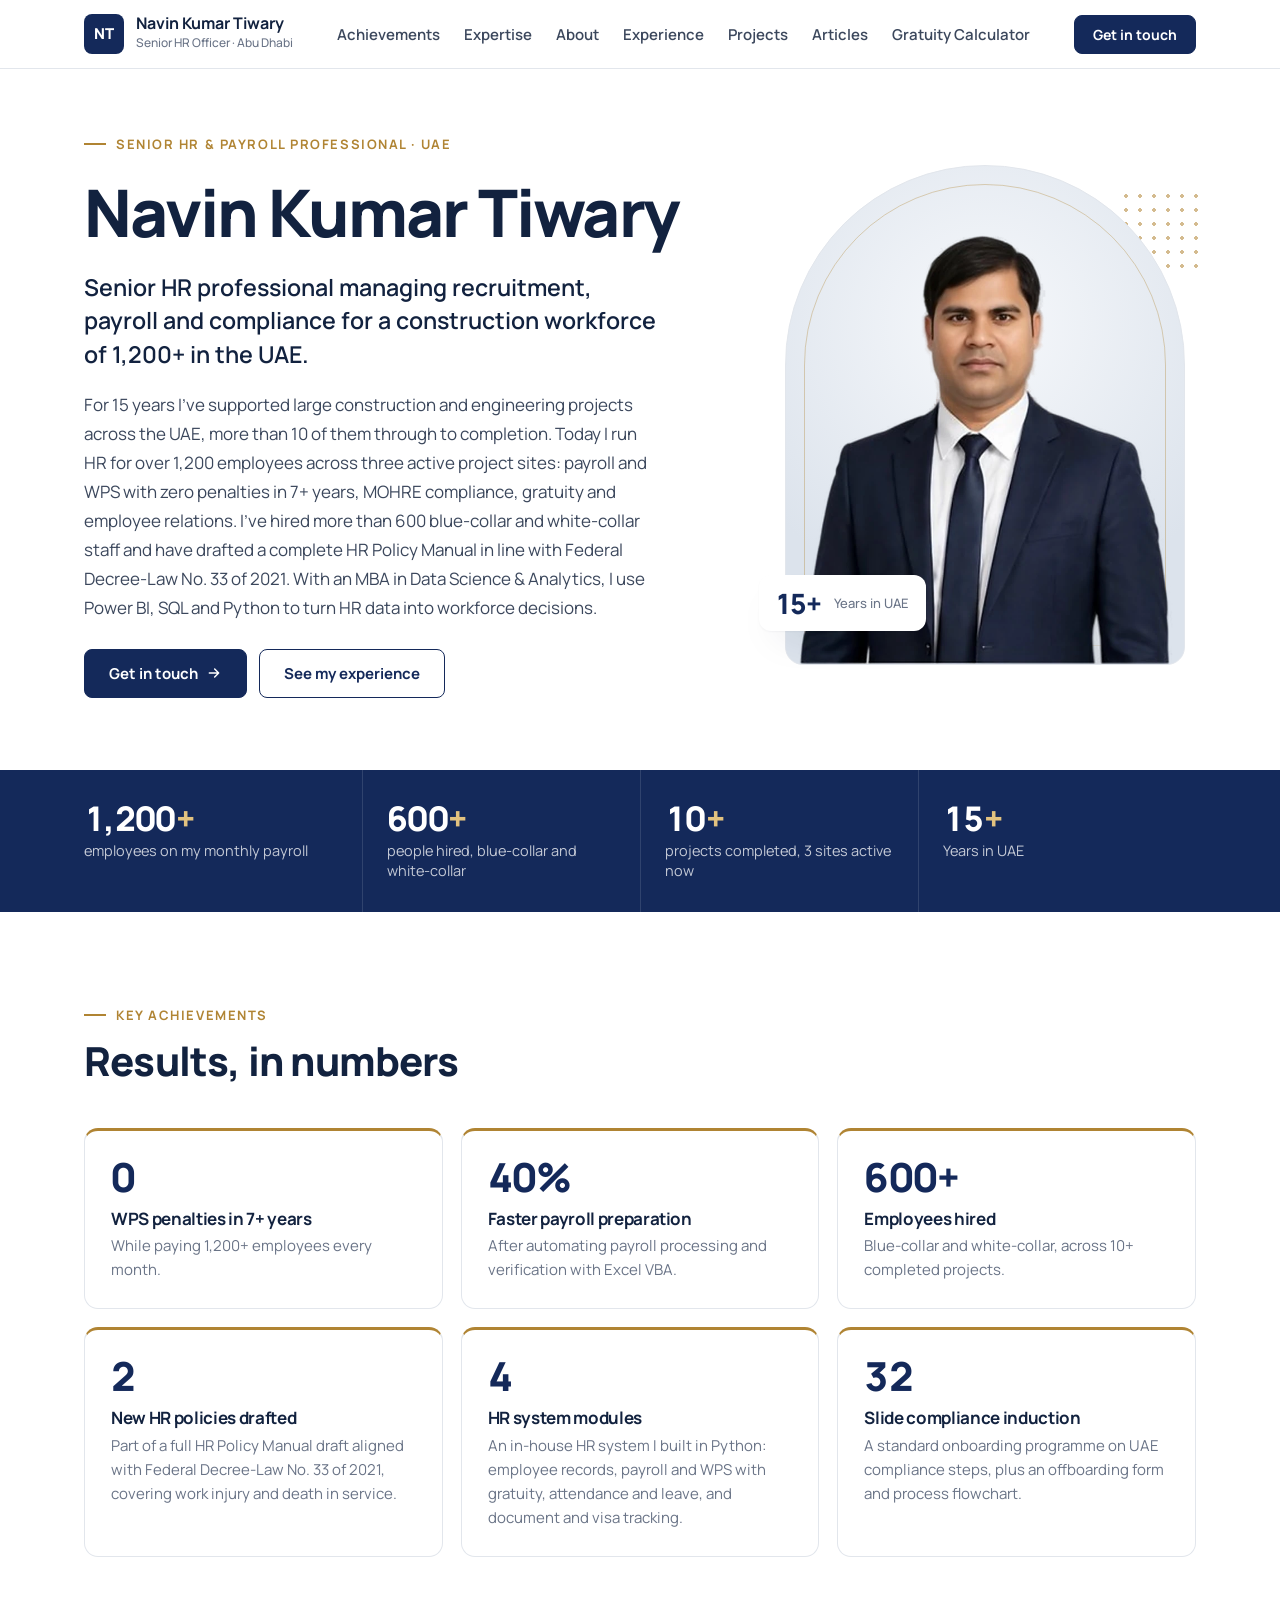
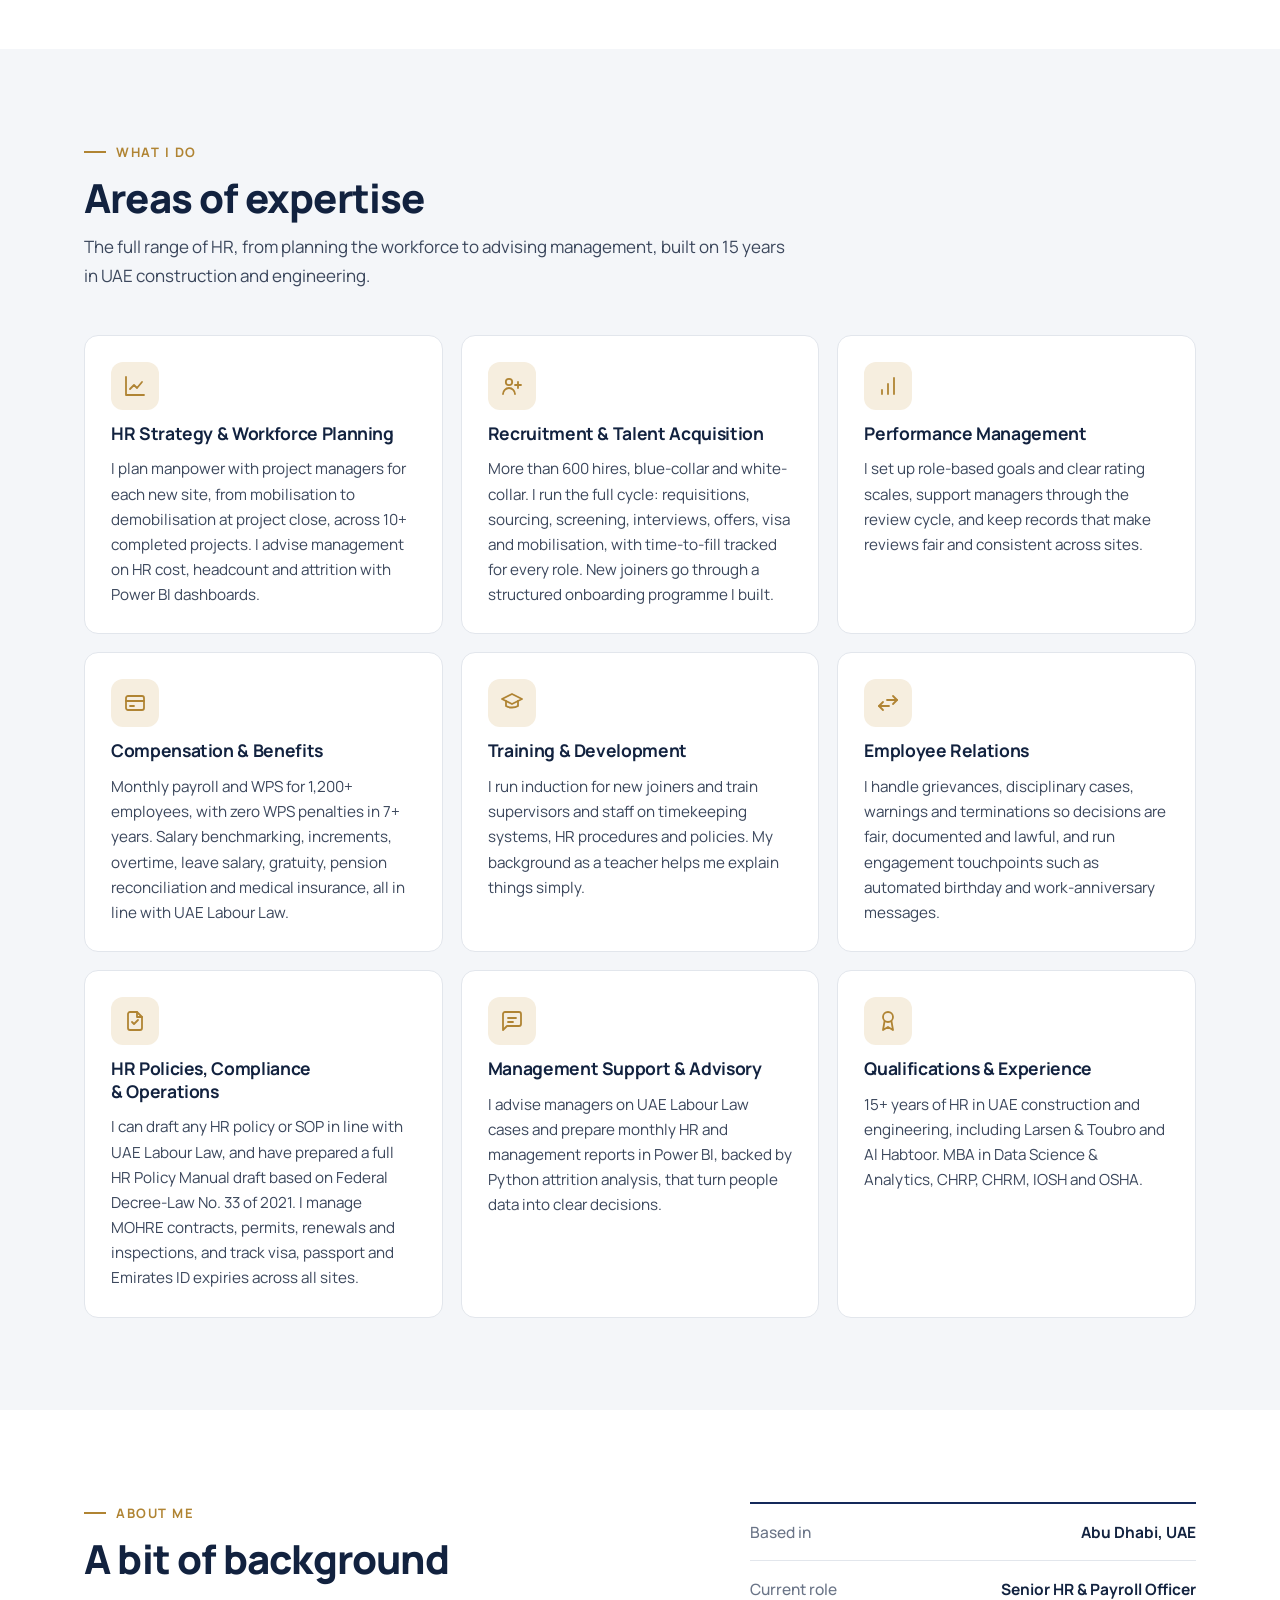
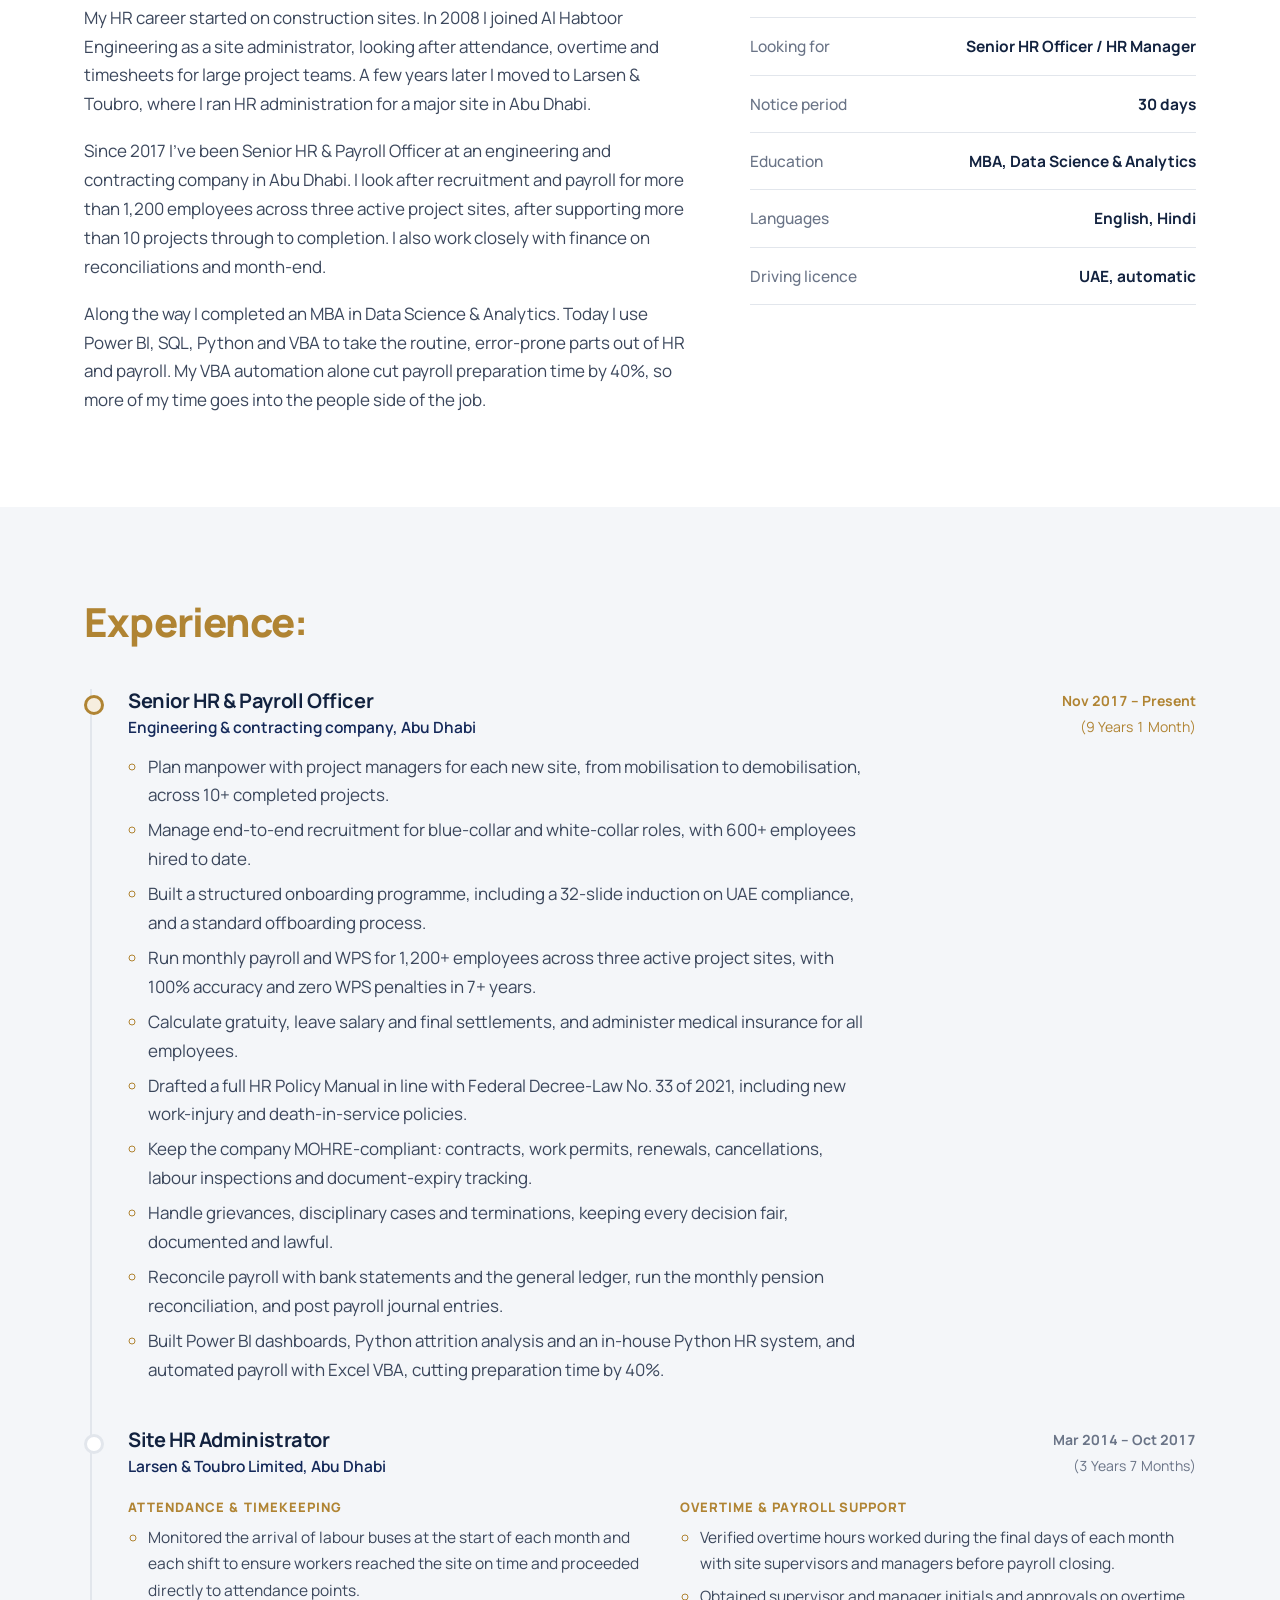
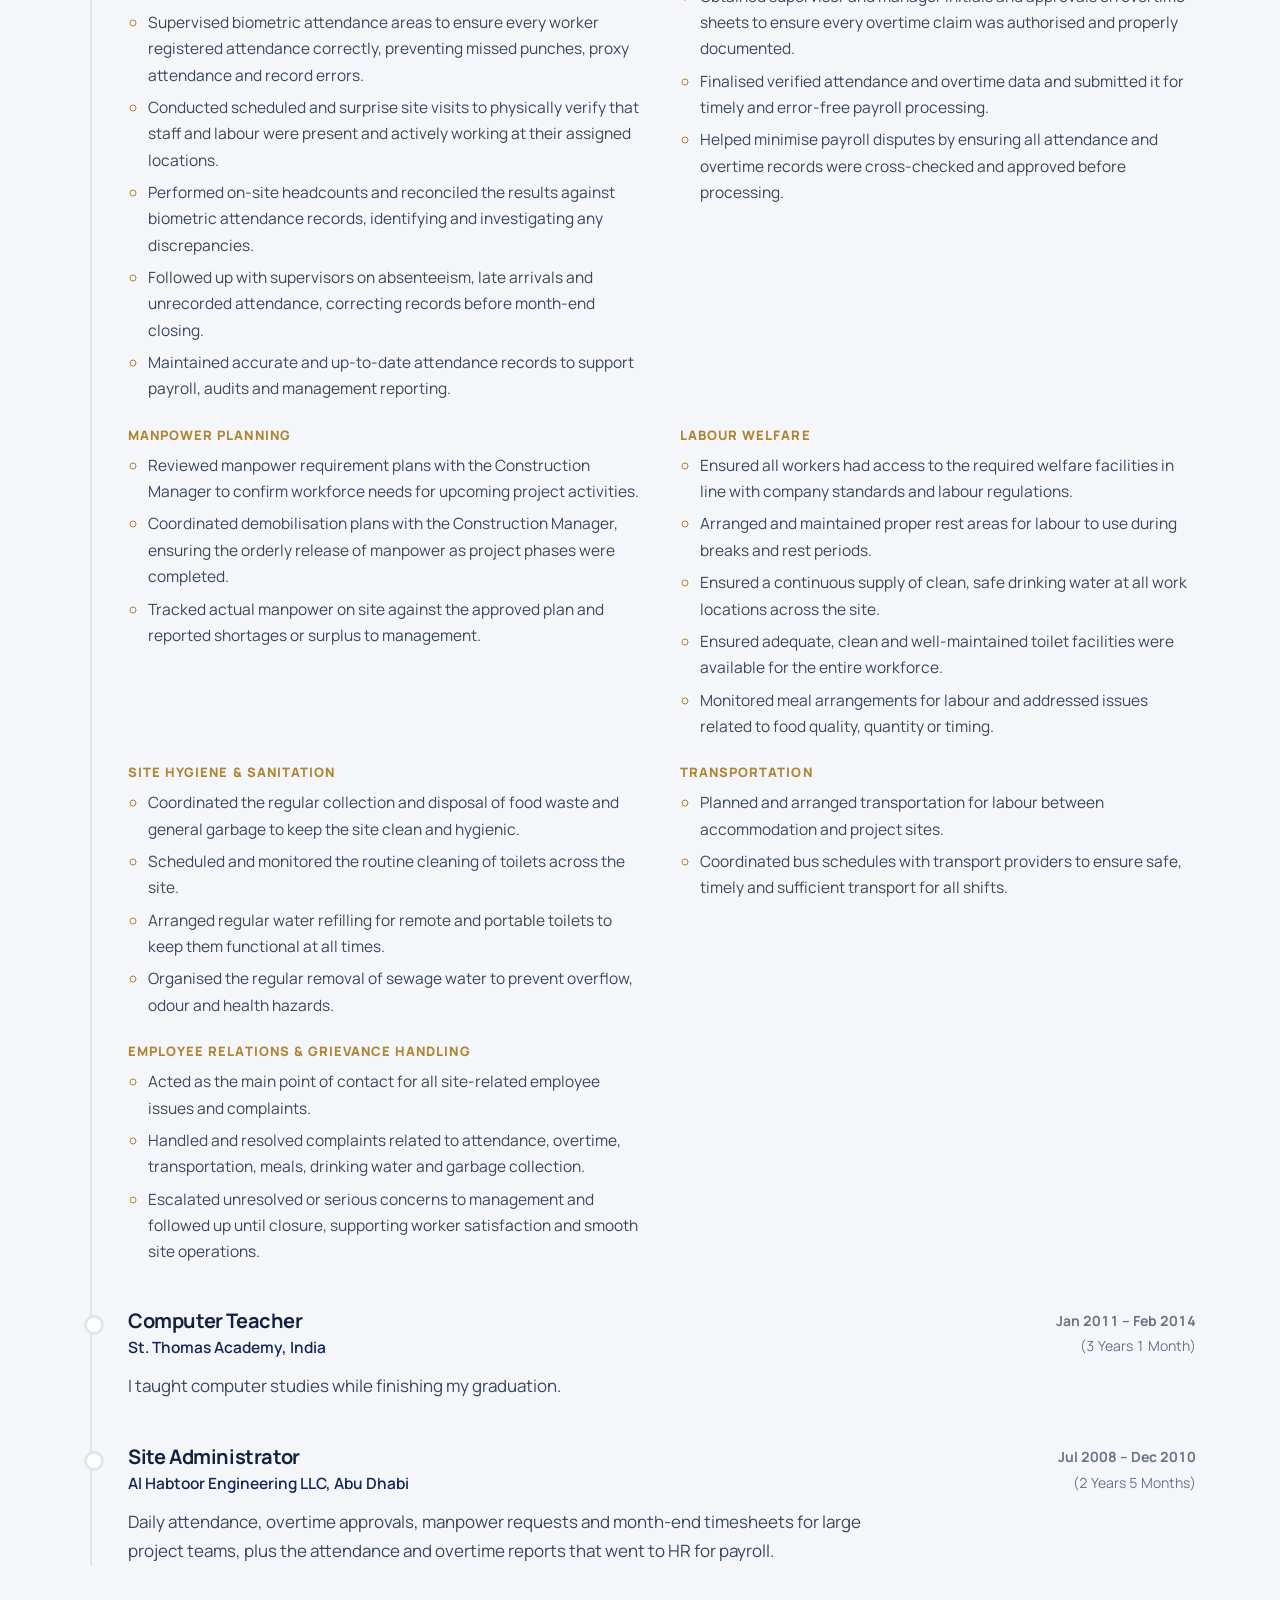
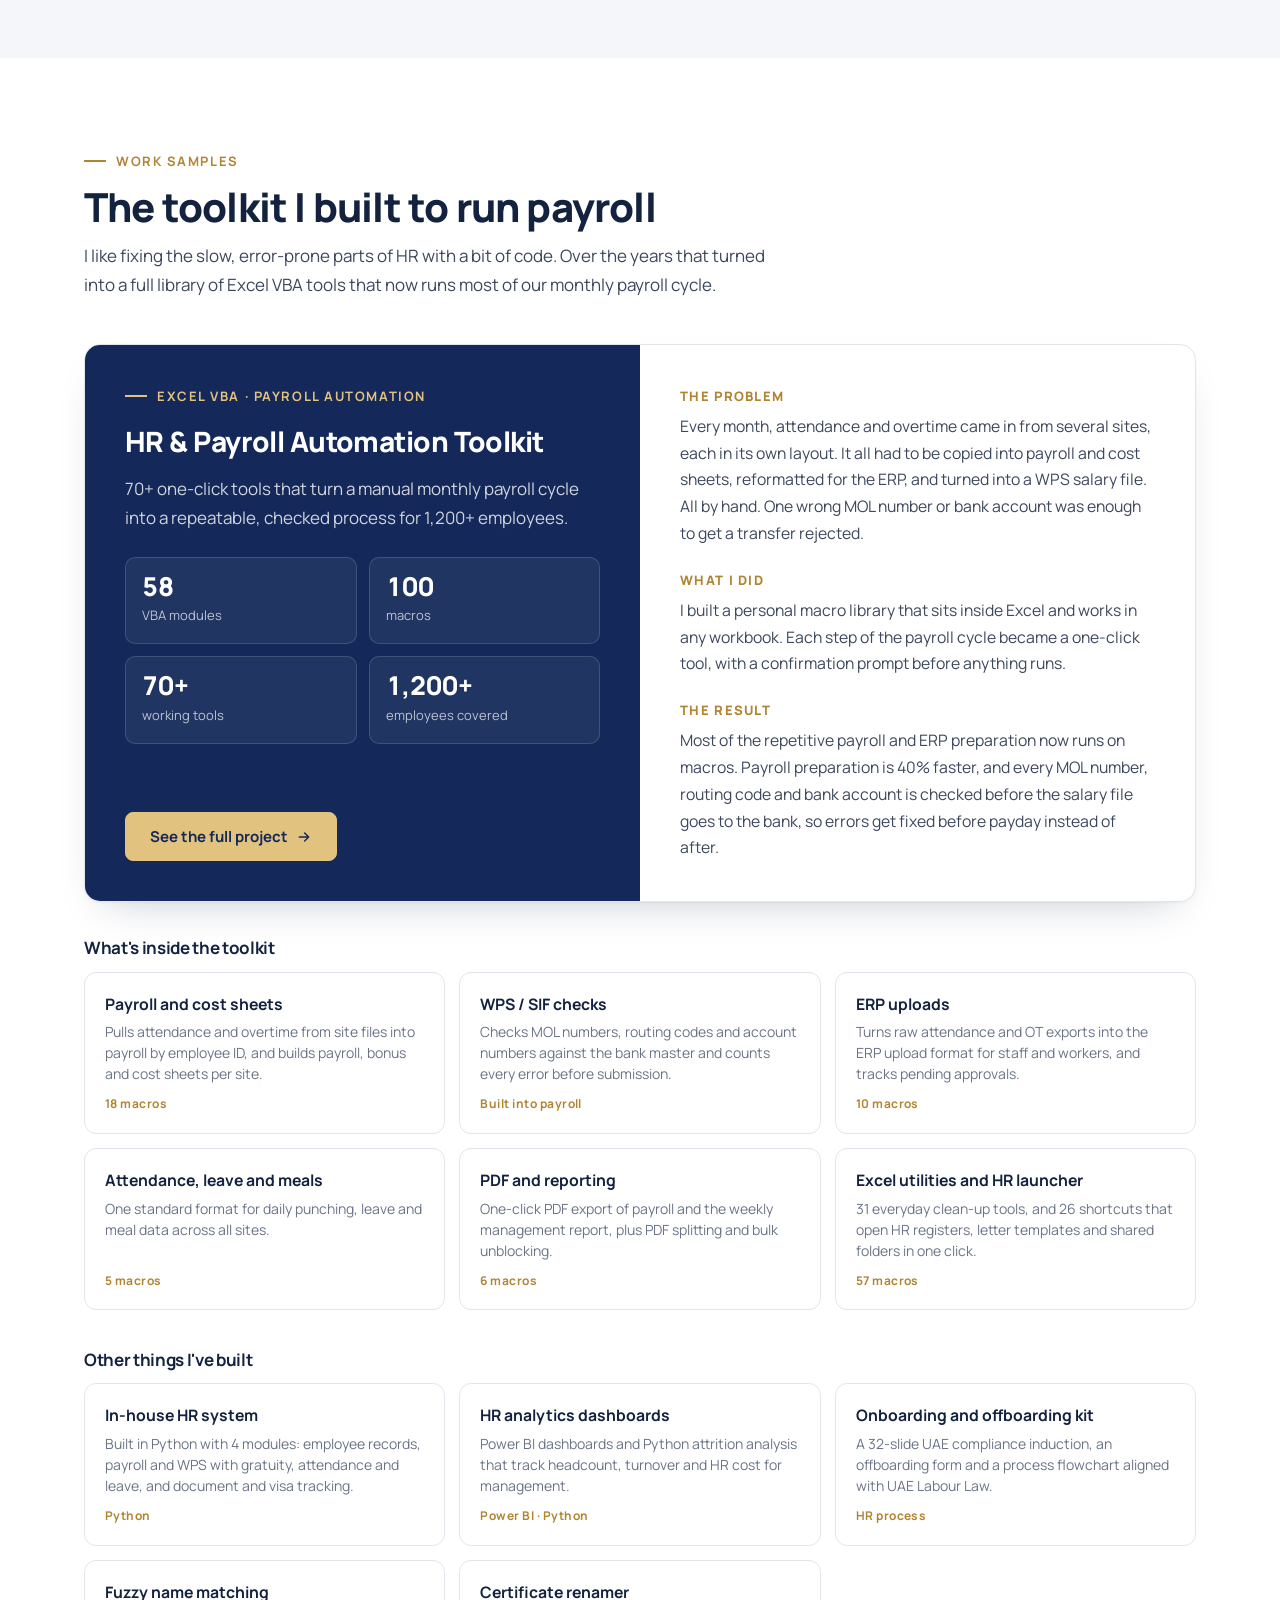
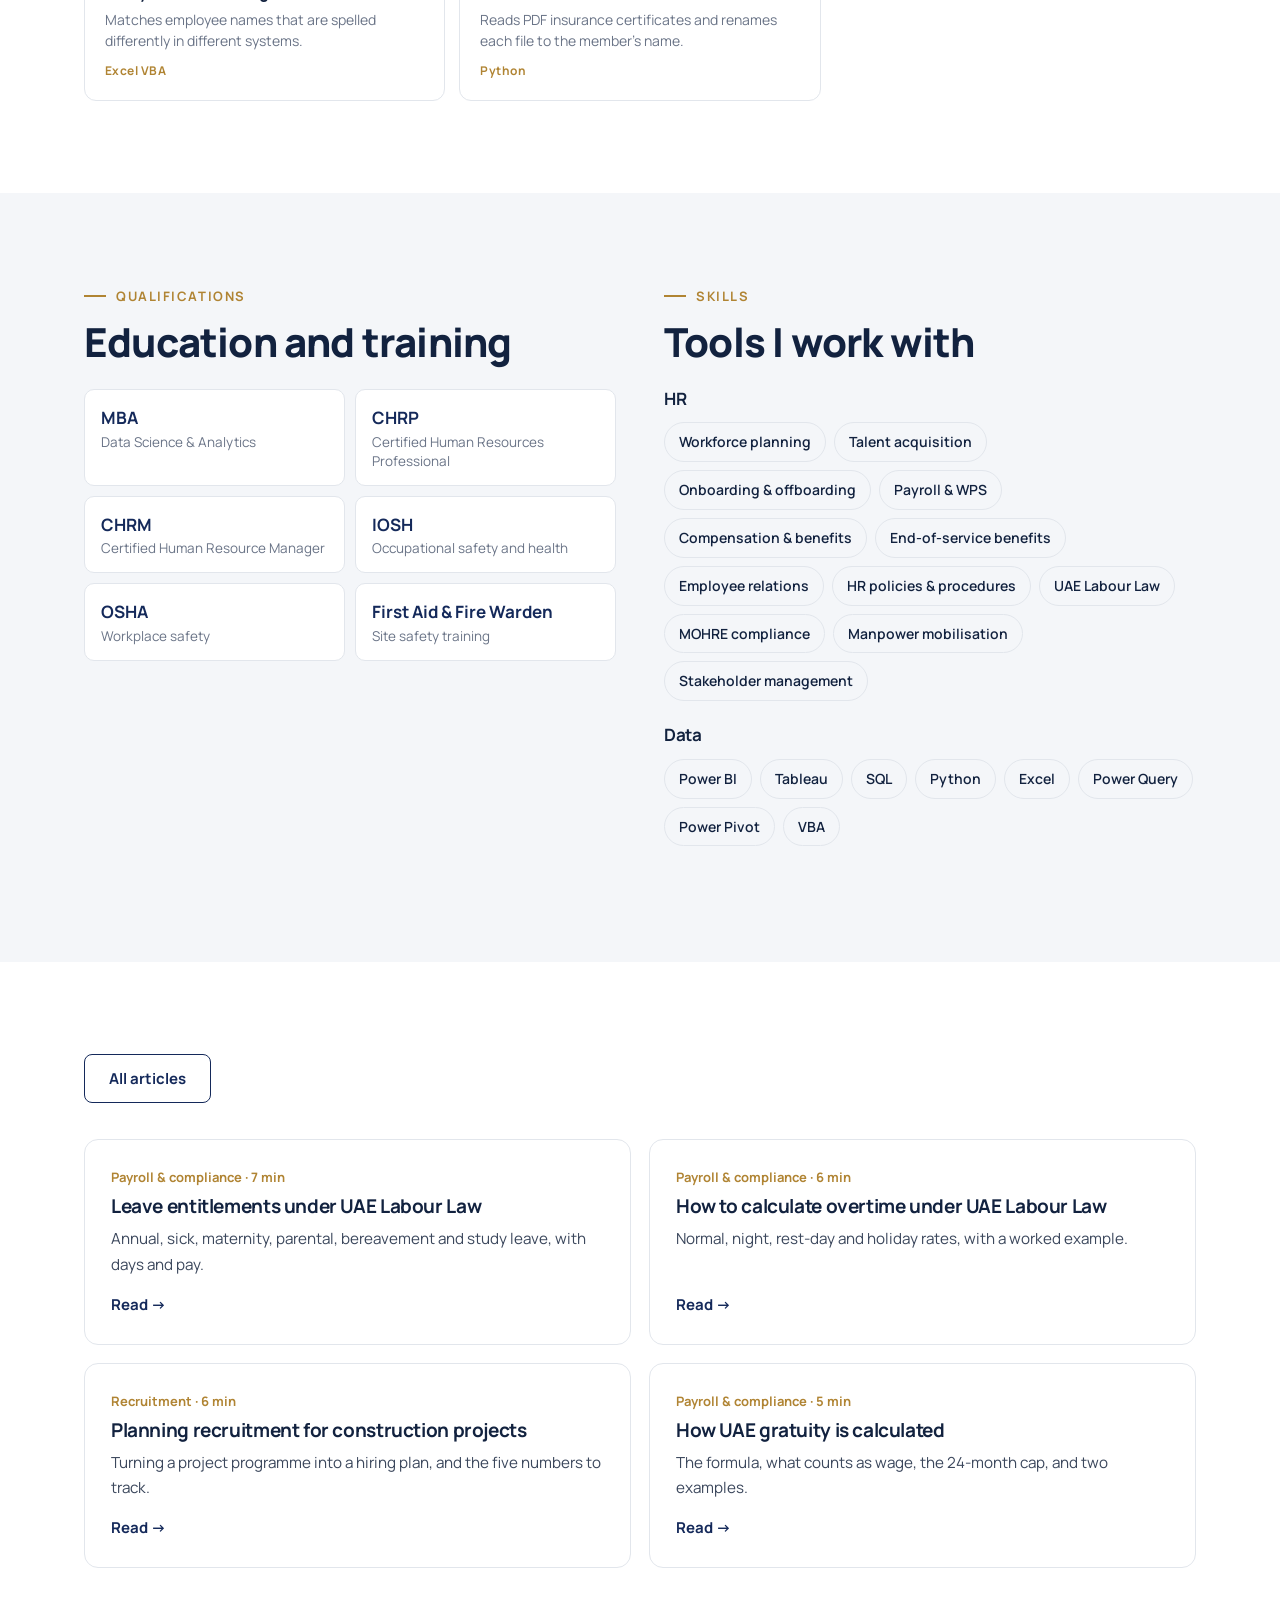
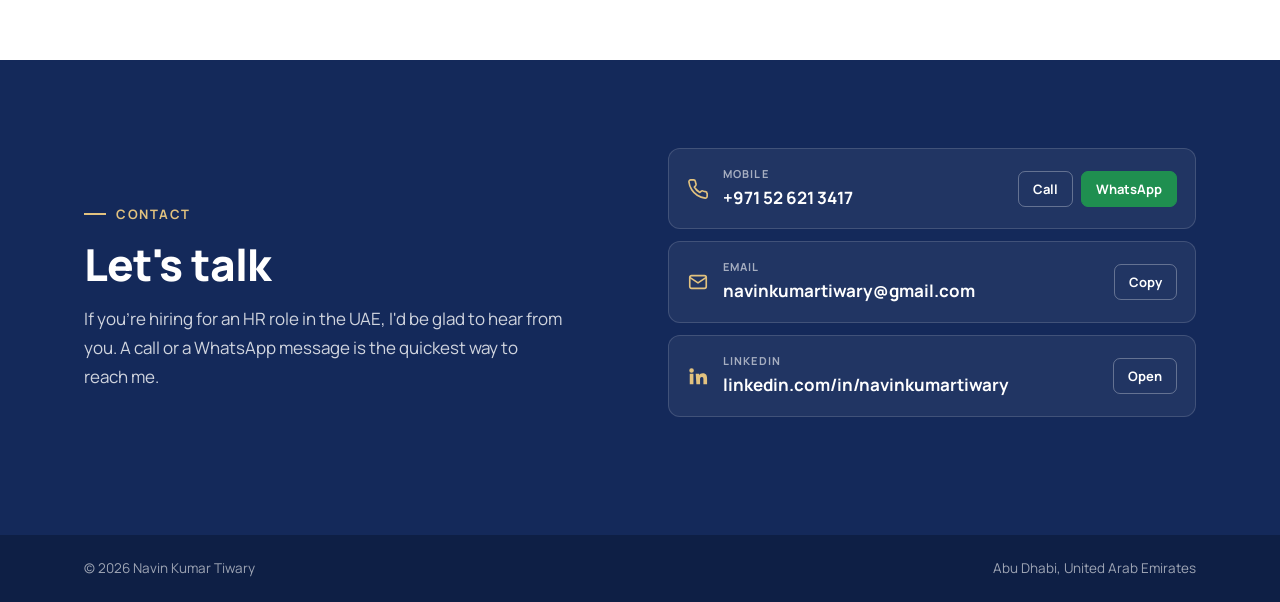
==== commit c211fe72: "Add article on UAE leave entitlements Co-Authored-By: Claude Opus 5.5 <noreply@anthropic.com> Claude" ====
--- a/index.html
+++ b/index.html
@@ -540,9 +540,9 @@
         <a class="btn btn-ghost" href="blog/index.html">All articles</a>
       </div>
       <div class="arts">
+        <a class="art" href="blog/uae-leave-entitlements.html"><small>Payroll &amp; compliance · 7 min</small><h3>Leave entitlements under UAE Labour Law</h3><p>Annual, sick, maternity, parental, bereavement and study leave, with days and pay.</p><span>Read →</span></a>
         <a class="art" href="blog/uae-overtime-calculation.html"><small>Payroll &amp; compliance · 6 min</small><h3>How to calculate overtime under UAE Labour Law</h3><p>Normal, night, rest-day and holiday rates, with a worked example.</p><span>Read →</span></a>
         <a class="art" href="blog/recruitment-planning-construction.html"><small>Recruitment · 6 min</small><h3>Planning recruitment for construction projects</h3><p>Turning a project programme into a hiring plan, and the five numbers to track.</p><span>Read →</span></a>
-        <a class="art" href="blog/performance-review-techniques.html"><small>Performance · 6 min</small><h3>Performance review techniques that actually work</h3><p>Six techniques, the biases to avoid, and reviewing a large site workforce.</p><span>Read →</span></a>
         <a class="art" href="blog/uae-gratuity-guide.html"><small>Payroll &amp; compliance · 5 min</small><h3>How UAE gratuity is calculated</h3><p>The formula, what counts as wage, the 24-month cap, and two examples.</p><span>Read →</span></a>
       </div>
     </div>
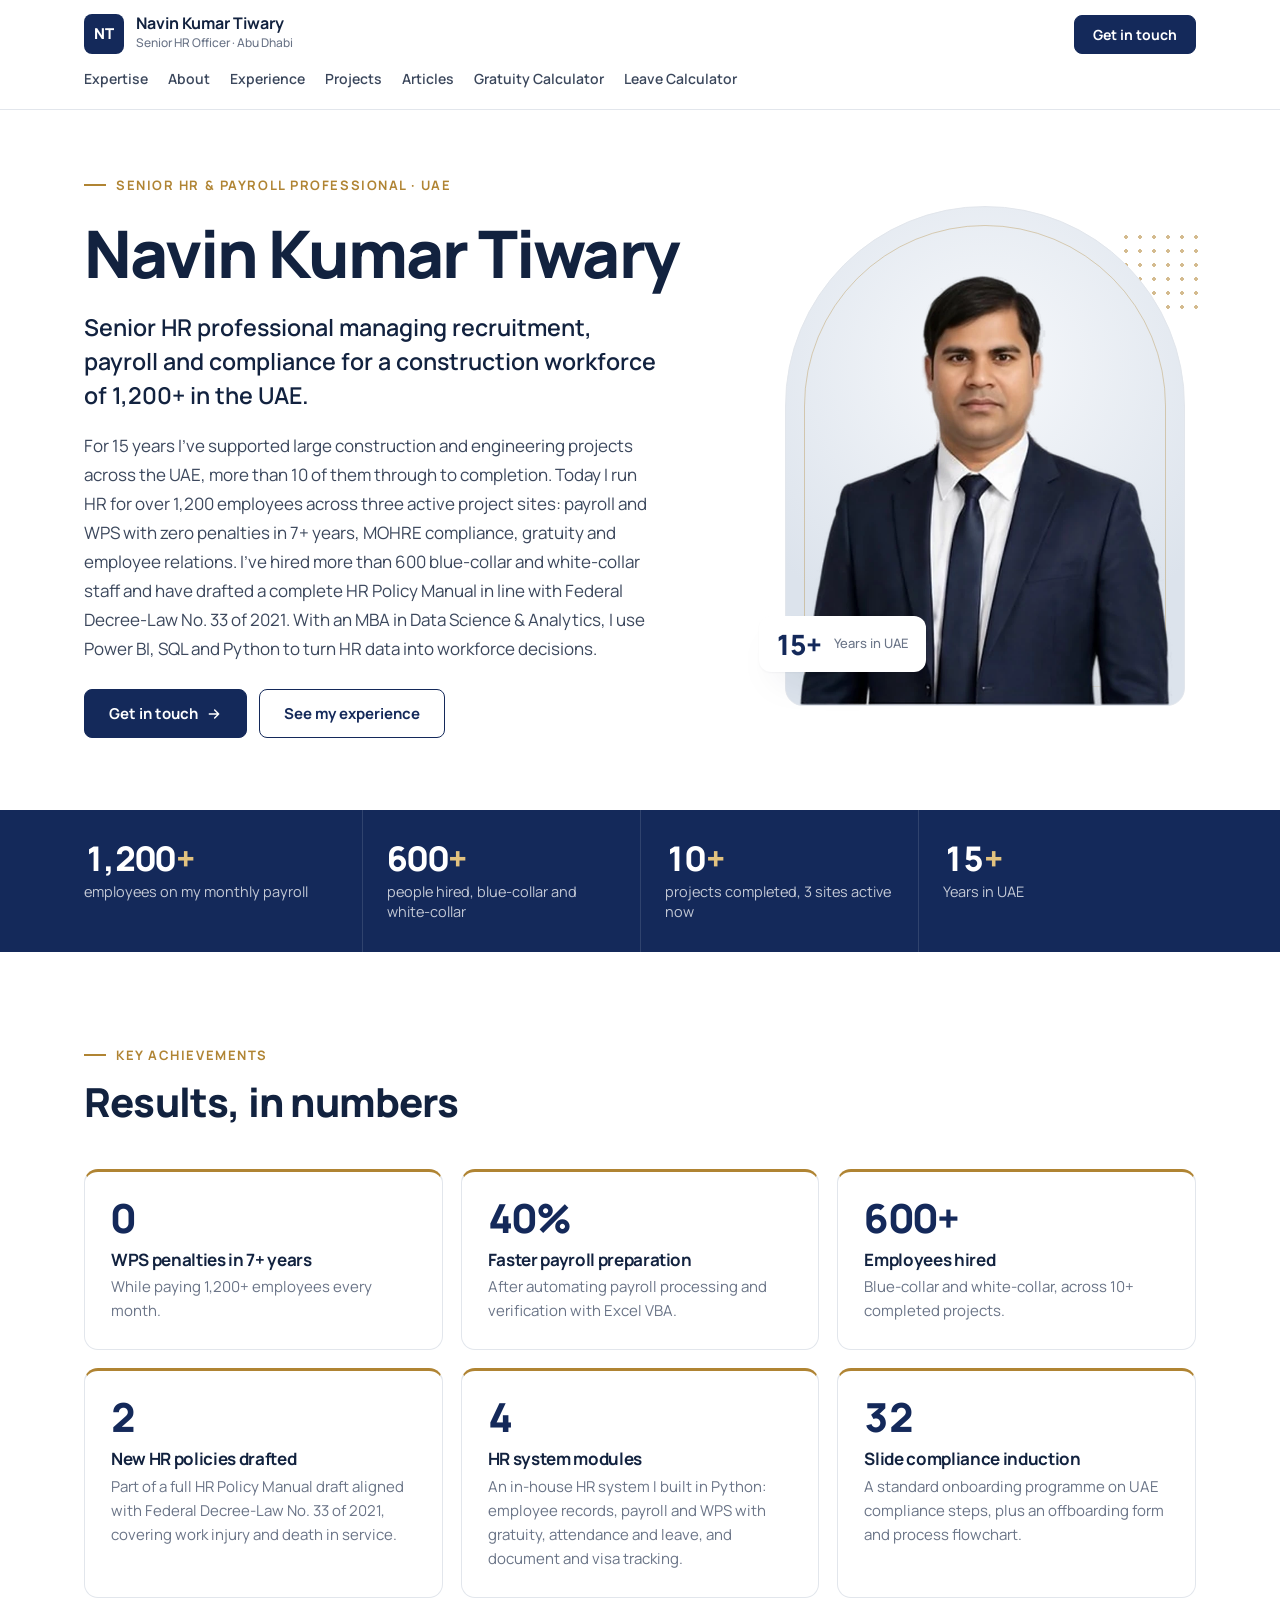
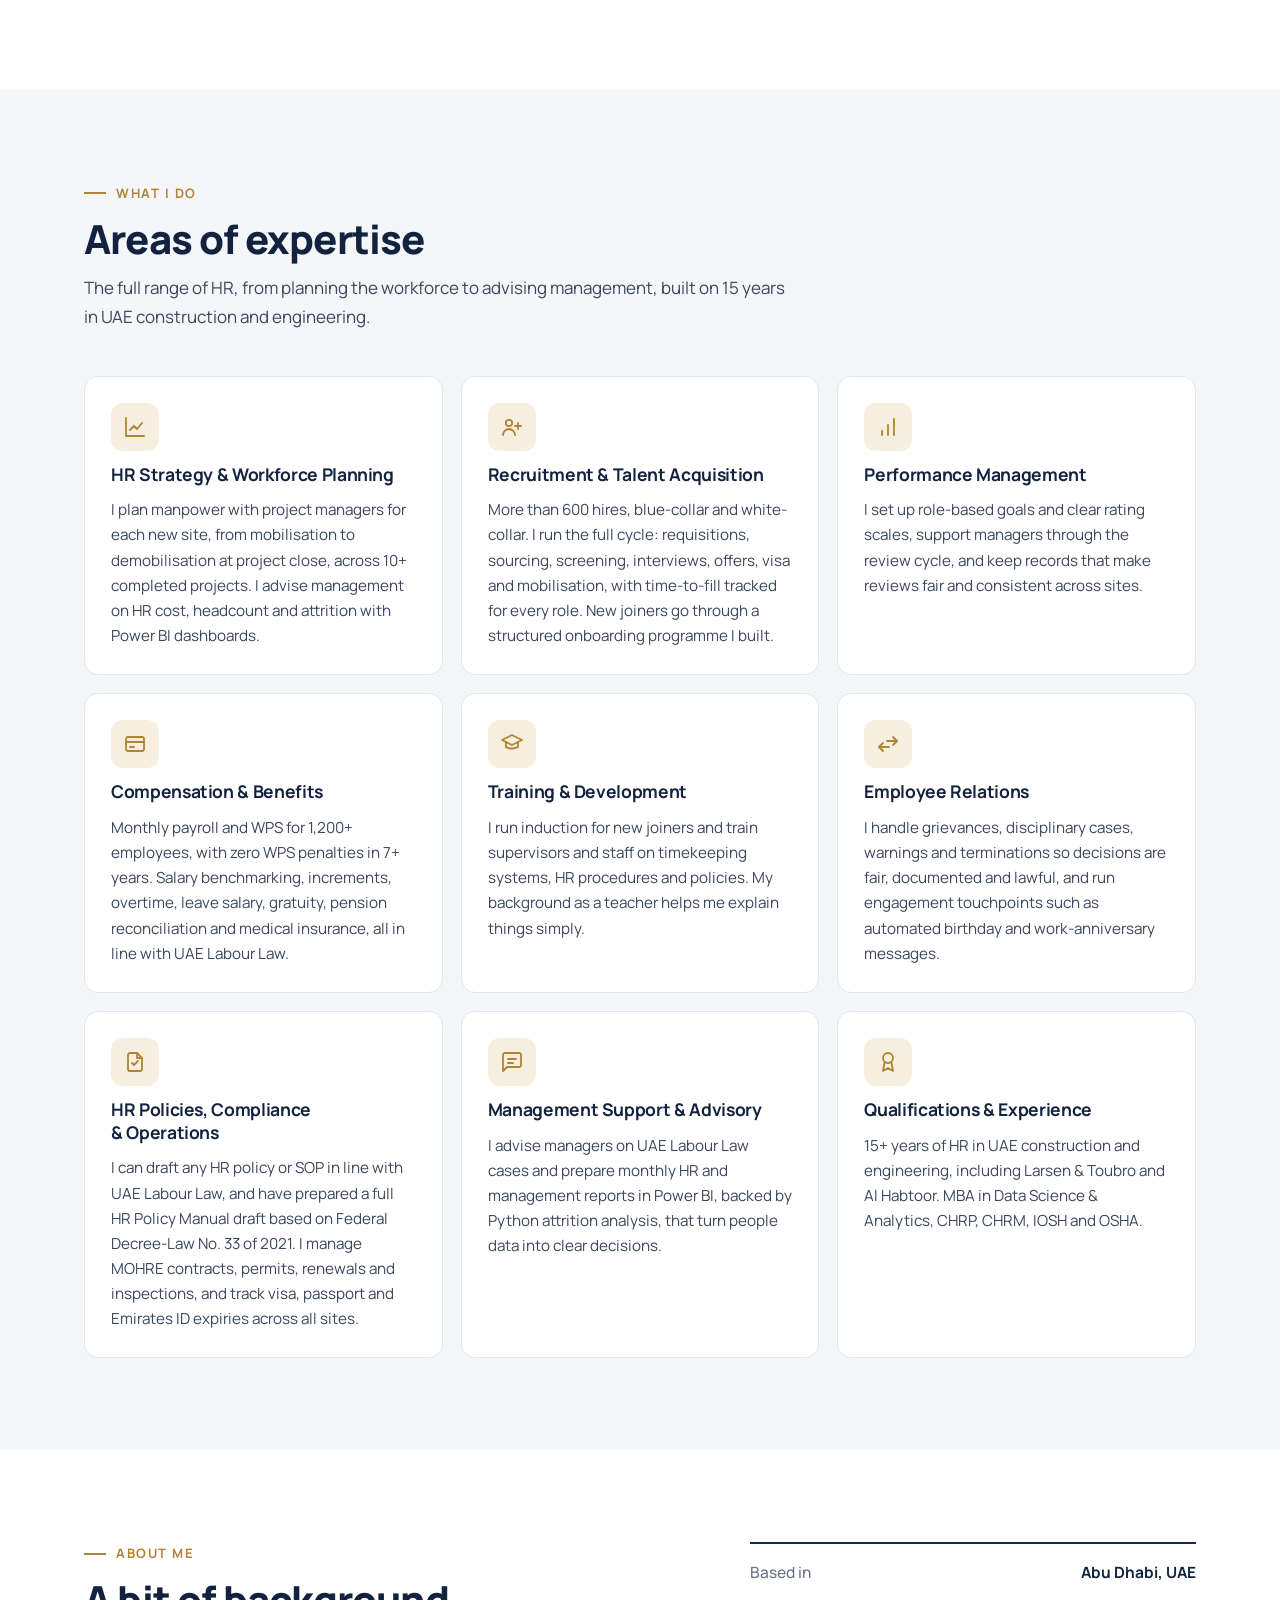
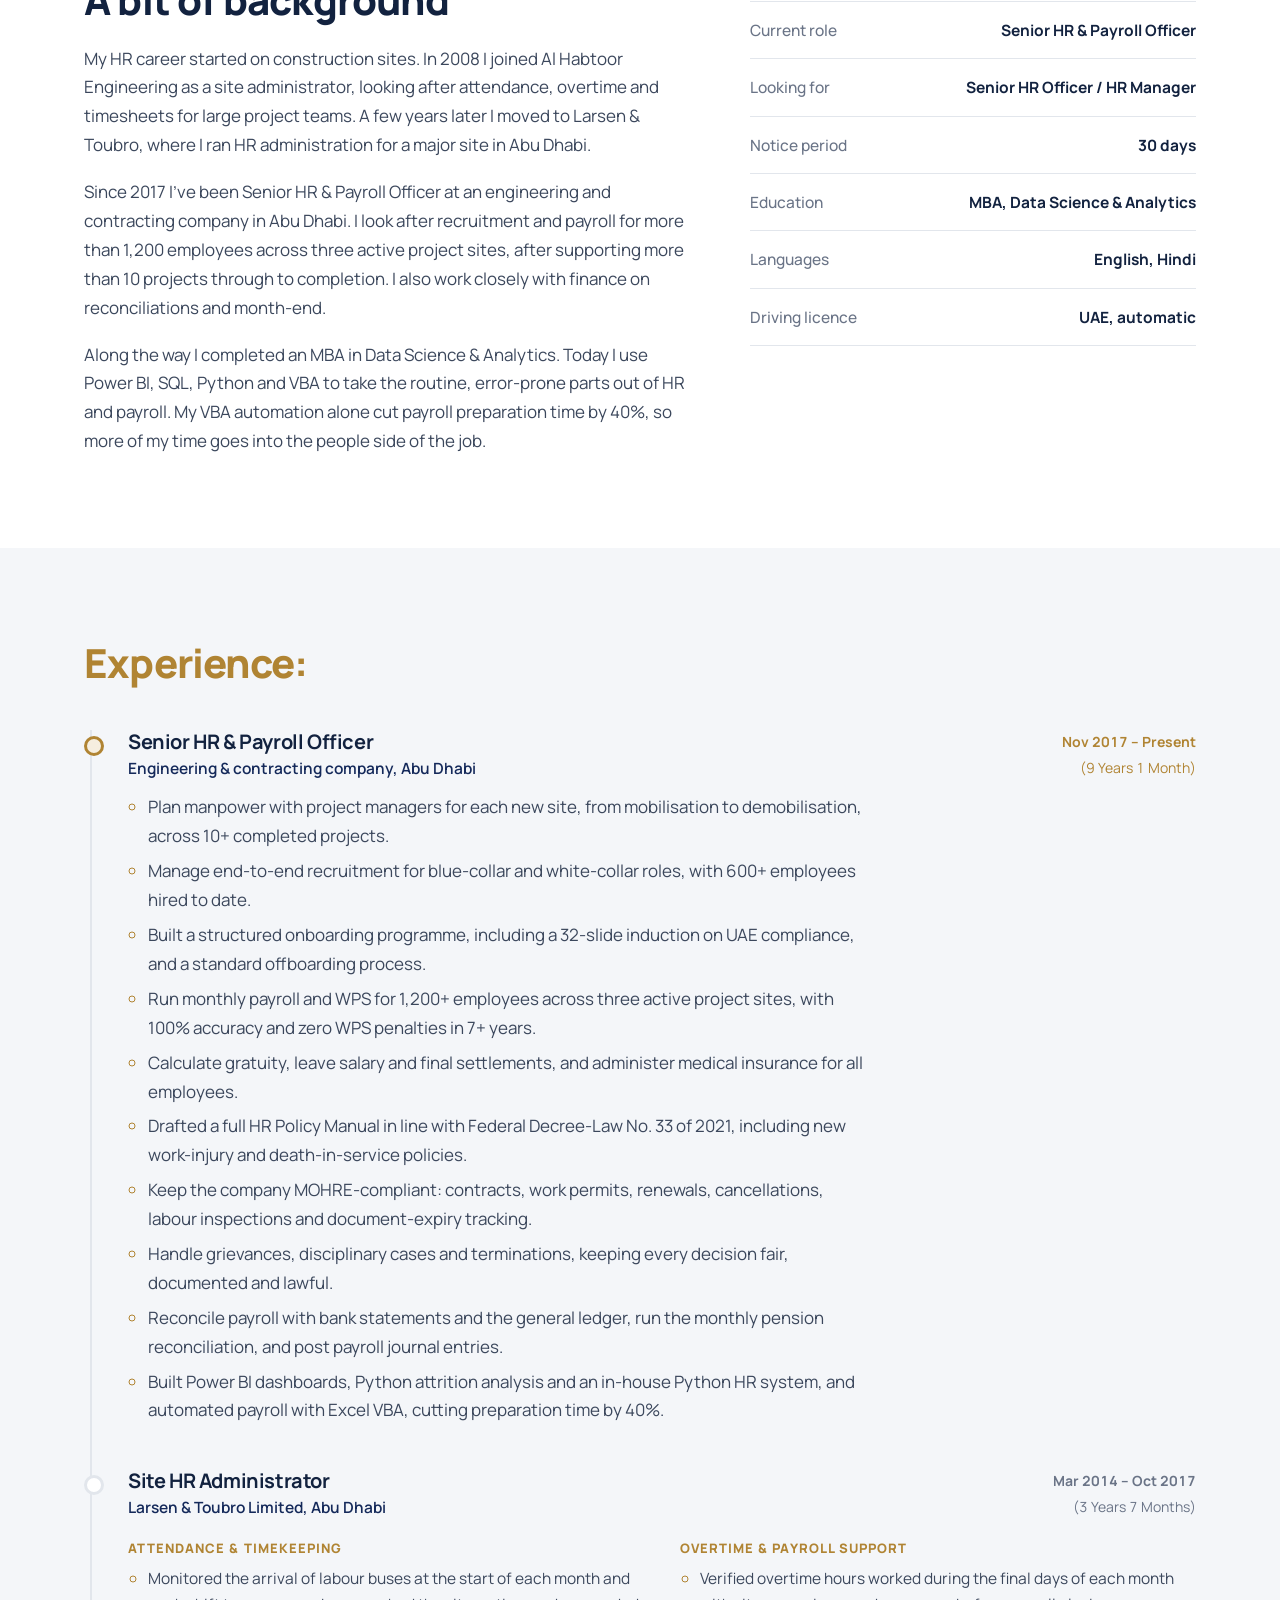
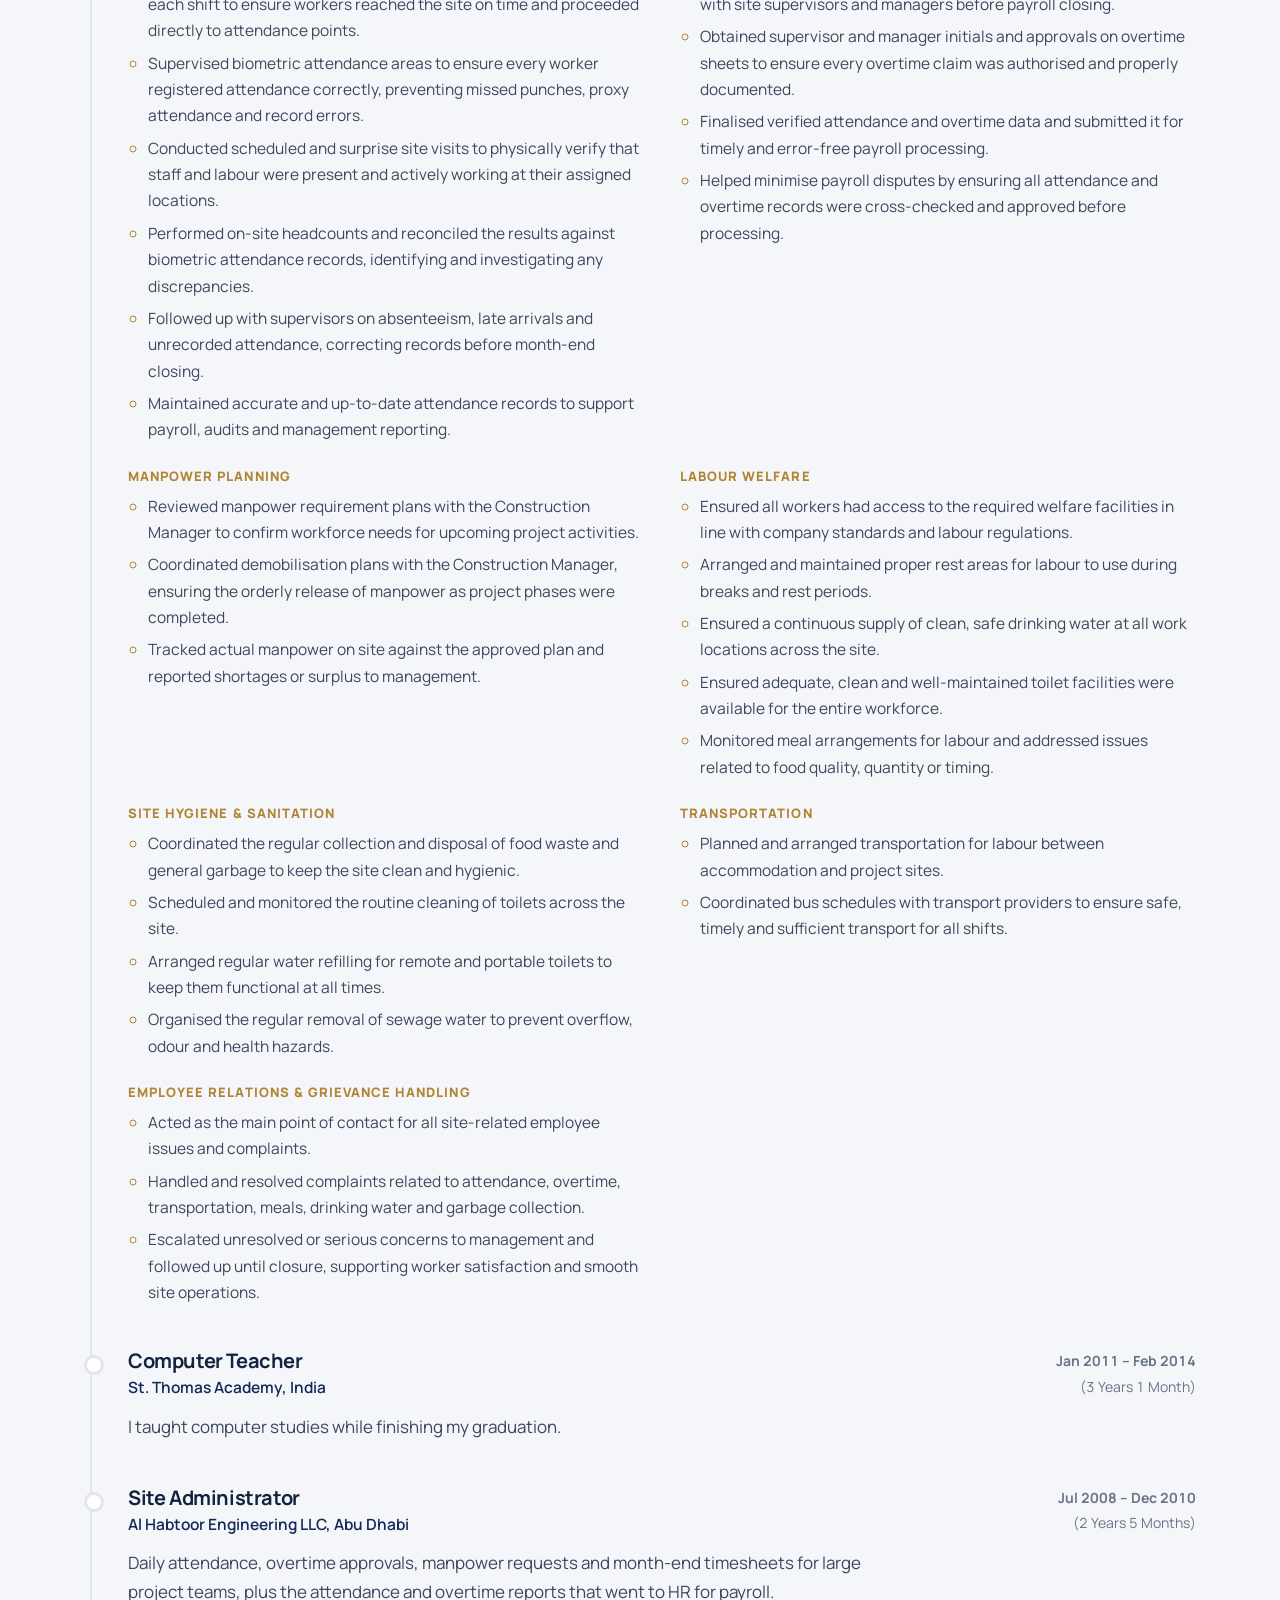
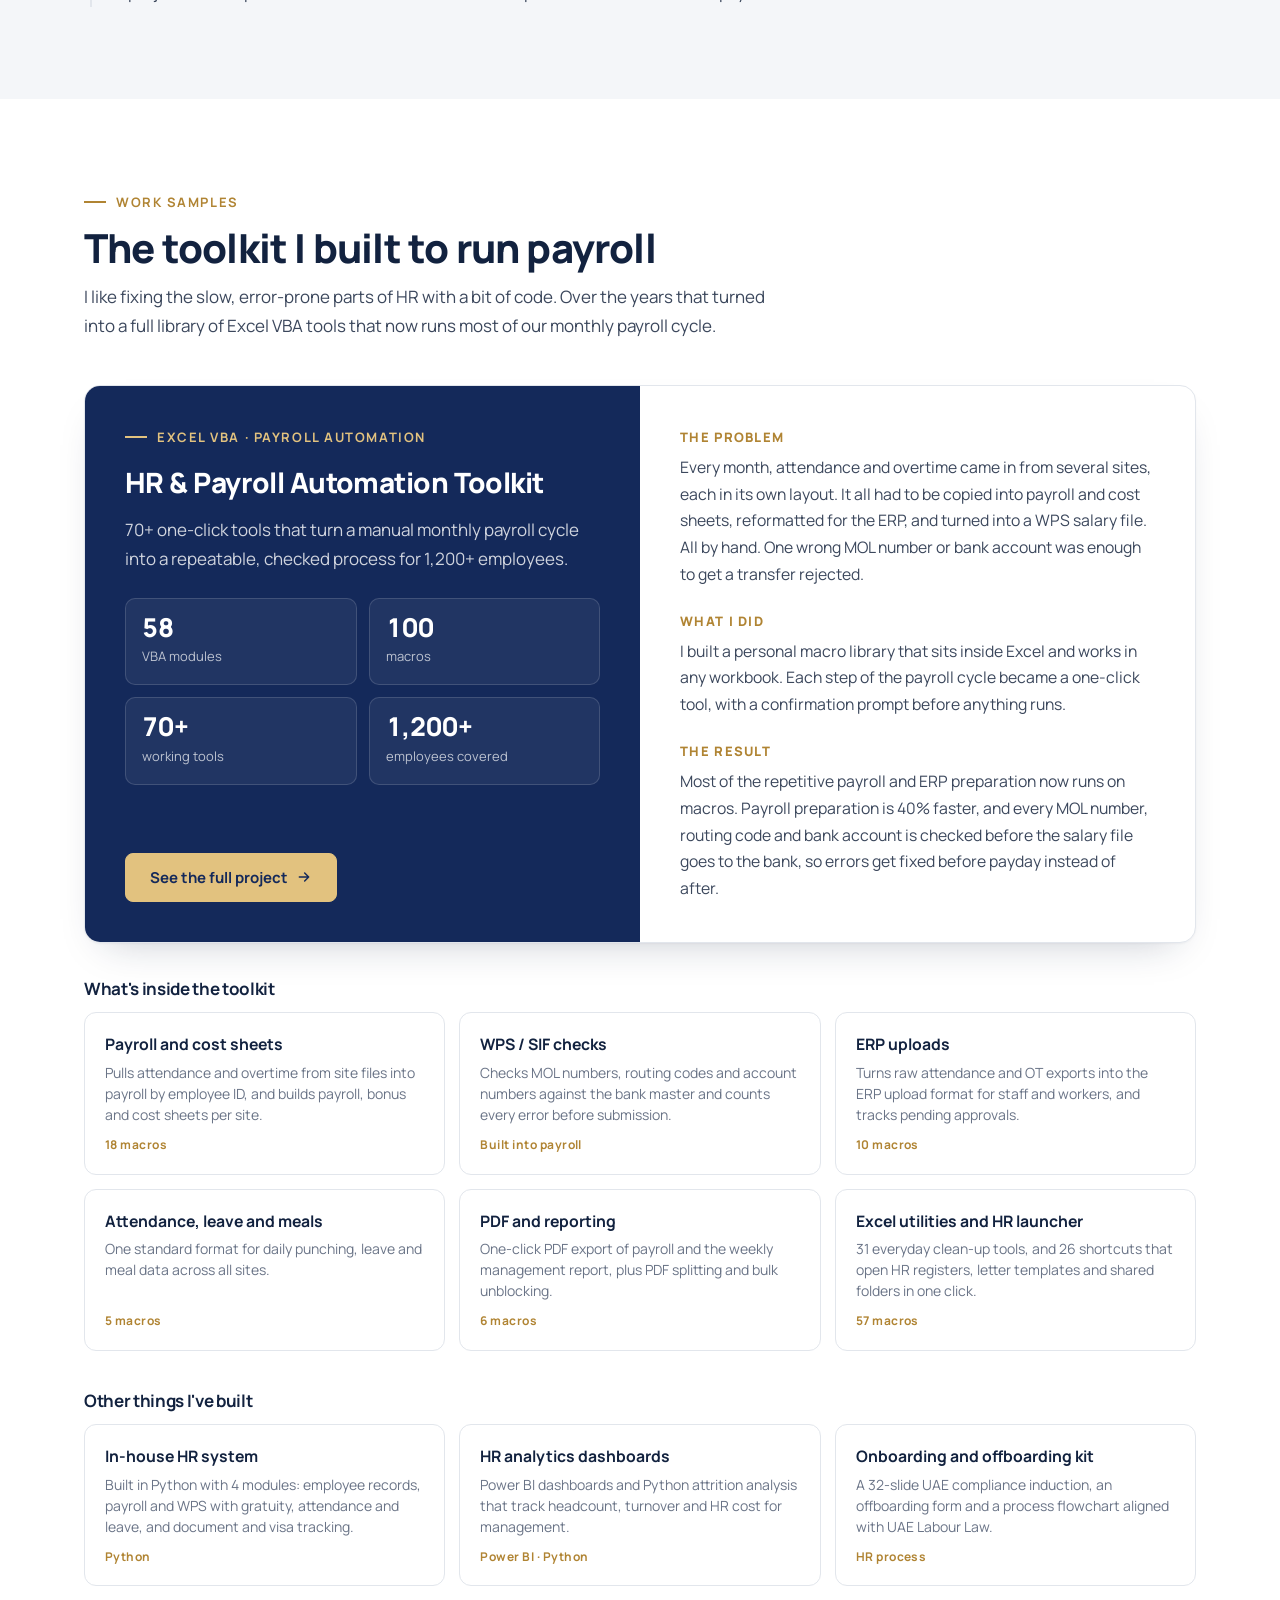
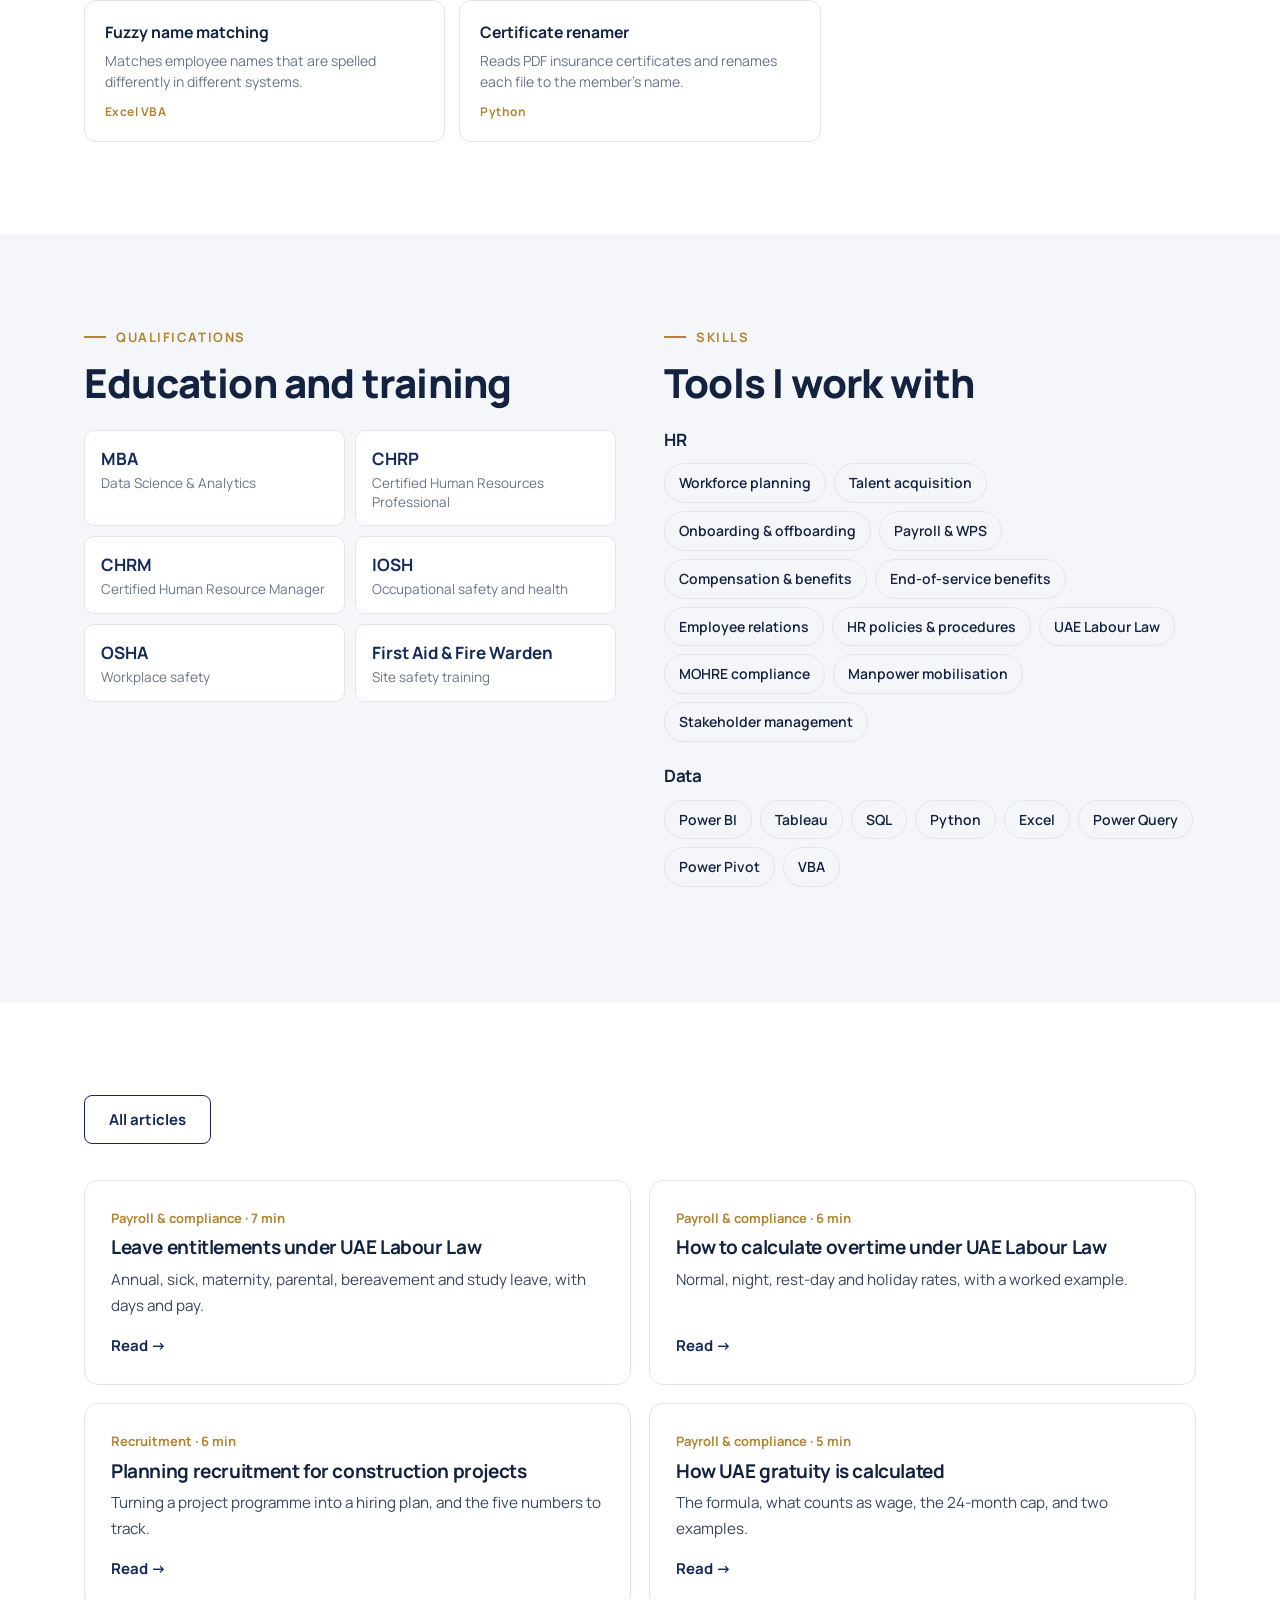
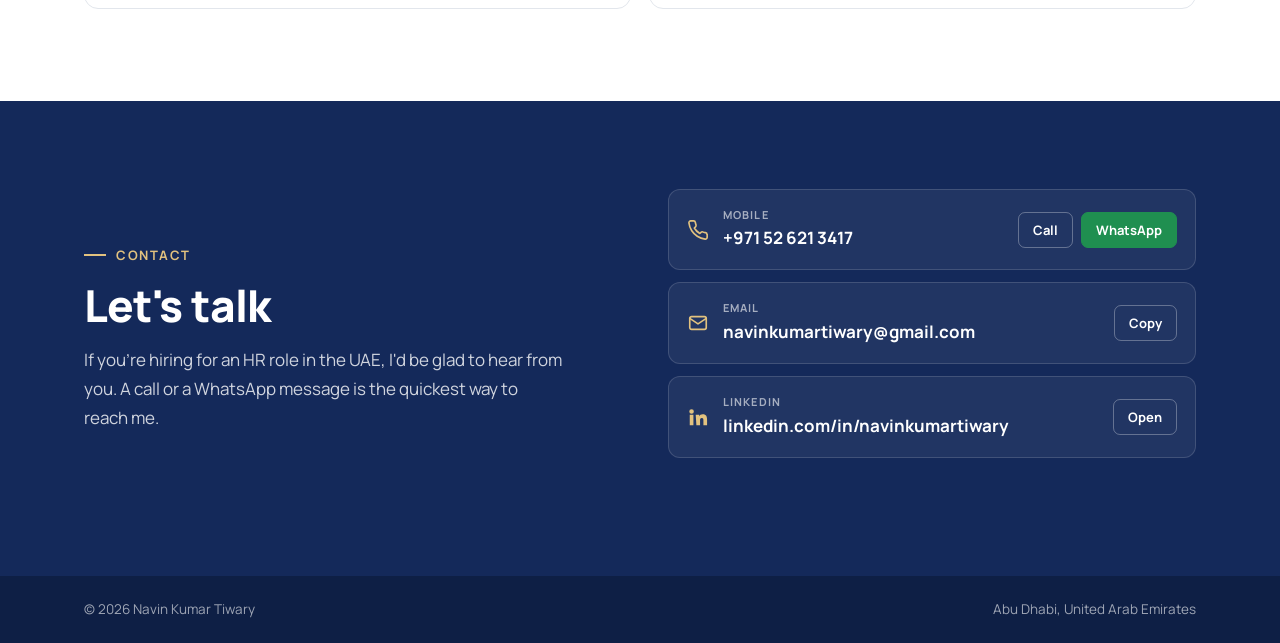
==== commit 12a566a8: "Add UAE leave calculator and menu tab Co-Authored-By: Claude Opus 5.5 <noreply@anthropic.com> Claude" ====
--- a/index.html
+++ b/index.html
@@ -6,16 +6,16 @@
 <title>Navin Kumar Tiwary | Senior HR &amp; Payroll Professional, Abu Dhabi</title>
 <meta name="claude:viewport-fit-sides" content="cover">
 <meta name="description" content="Navin Kumar Tiwary, Senior HR &amp; Payroll Professional in Abu Dhabi. 14+ years in UAE construction HR: 1,200+ employees, 600+ hires, zero WPS penalties in 7+ years, UAE Labour Law and MOHRE compliance, HR analytics in Power BI and Python.">
-<link rel="canonical" href="https://navinayushkumar.github.io/navinkumartiwary/">
+<link rel="canonical" href="https://navinkumartiwary.github.io/navinkumartiwary/">
 <meta property="og:type" content="profile">
 <meta property="og:title" content="Navin Kumar Tiwary | Senior HR &amp; Payroll Professional, UAE">
 <meta property="og:description" content="14+ years in UAE construction HR. Payroll and WPS for 1,200+ employees, 600+ hires, UAE Labour Law compliance and HR analytics.">
-<meta property="og:url" content="https://navinayushkumar.github.io/navinkumartiwary/">
-<meta property="og:image" content="https://navinayushkumar.github.io/navinkumartiwary/images/og-image.jpg">
+<meta property="og:url" content="https://navinkumartiwary.github.io/navinkumartiwary/">
+<meta property="og:image" content="https://navinkumartiwary.github.io/navinkumartiwary/images/og-image.jpg">
 <meta property="og:image:width" content="1200">
 <meta property="og:image:height" content="630">
 <meta name="twitter:card" content="summary_large_image">
-<script type="application/ld+json">{"@context":"https://schema.org","@type":"Person","name":"Navin Kumar Tiwary","jobTitle":"Senior HR & Payroll Officer","url":"https://navinayushkumar.github.io/navinkumartiwary/","image":"https://navinayushkumar.github.io/navinkumartiwary/images/navin-avatar.jpg","address":{"@type":"PostalAddress","addressLocality":"Abu Dhabi","addressCountry":"AE"},"sameAs":["https://www.linkedin.com/in/navinkumartiwary"],"knowsAbout":["UAE Labour Law","Payroll","WPS","MOHRE compliance","Recruitment","Workforce planning","HR analytics","Power BI","Python"],"knowsLanguage":["English","Hindi"]}</script>
+<script type="application/ld+json">{"@context":"https://schema.org","@type":"Person","name":"Navin Kumar Tiwary","jobTitle":"Senior HR & Payroll Officer","url":"https://navinkumartiwary.github.io/navinkumartiwary/","image":"https://navinkumartiwary.github.io/navinkumartiwary/images/navin-avatar.jpg","address":{"@type":"PostalAddress","addressLocality":"Abu Dhabi","addressCountry":"AE"},"sameAs":["https://www.linkedin.com/in/navinkumartiwary"],"knowsAbout":["UAE Labour Law","Payroll","WPS","MOHRE compliance","Recruitment","Workforce planning","HR analytics","Power BI","Python"],"knowsLanguage":["English","Hindi"]}</script>
 <link rel="preconnect" href="https://fonts.googleapis.com">
 <link rel="preconnect" href="https://fonts.gstatic.com" crossorigin>
 <link rel="stylesheet" href="https://fonts.googleapis.com/css2?family=Manrope:wght@400;500;600;700;800&display=swap">
@@ -59,8 +59,8 @@
 .mono{width:40px; height:40px; border-radius:8px; background:var(--navy); color:#fff; display:grid; place-items:center; font-weight:800; font-size:.9375rem; letter-spacing:.02em; flex:none}
 .logo b{display:block; color:var(--ink); font-size:1rem; line-height:1.2}
 .logo small{display:block; color:var(--muted); font-size:.75rem; font-weight:500}
-.top nav ul{display:flex; gap:24px; list-style:none; margin:0; padding:0}
-.top nav a{text-decoration:none; font-size:.9375rem; font-weight:600; color:var(--text); white-space:nowrap}
+.top nav ul{display:flex; gap:18px; list-style:none; margin:0; padding:0}
+.top nav a{text-decoration:none; font-size:.875rem; font-weight:600; color:var(--text); white-space:nowrap}
 .logo small, .top .btn{white-space:nowrap}
 .top nav a:hover{color:var(--navy)}
 .top .btn{padding:9px 18px; font-size:.875rem}
@@ -235,7 +235,7 @@
 footer{background:#0E1F45; color:rgba(255,255,255,.6)}
 footer .wrap{padding-block:22px; display:flex; justify-content:space-between; gap:12px; flex-wrap:wrap; font-size:.8438rem}
 
-@media (max-width: 1240px){
+@media (max-width: 1300px){
   .top .wrap{flex-wrap:wrap; row-gap:10px}
   .top nav{order:3; width:100%; overflow-x:auto; -webkit-overflow-scrolling:touch}
   .top nav ul{gap:20px; white-space:nowrap; padding-bottom:2px}
@@ -285,13 +285,13 @@
     <a class="logo" href="#top"><span class="mono">NT</span><span><b>Navin Kumar Tiwary</b><small>Senior HR Officer · Abu Dhabi</small></span></a>
     <nav aria-label="Sections">
       <ul>
-        <li><a href="#achievements">Achievements</a></li>
         <li><a href="#work">Expertise</a></li>
         <li><a href="#about">About</a></li>
         <li><a href="#experience">Experience</a></li>
         <li><a href="#built">Projects</a></li>
         <li><a href="blog/index.html">Articles</a></li>
         <li><a href="tools/gratuity-calculator.html">Gratuity Calculator</a></li>
+        <li><a href="tools/leave-calculator.html">Leave Calculator</a></li>
       </ul>
     </nav>
     <a class="btn btn-solid" href="#contact">Get in touch</a>
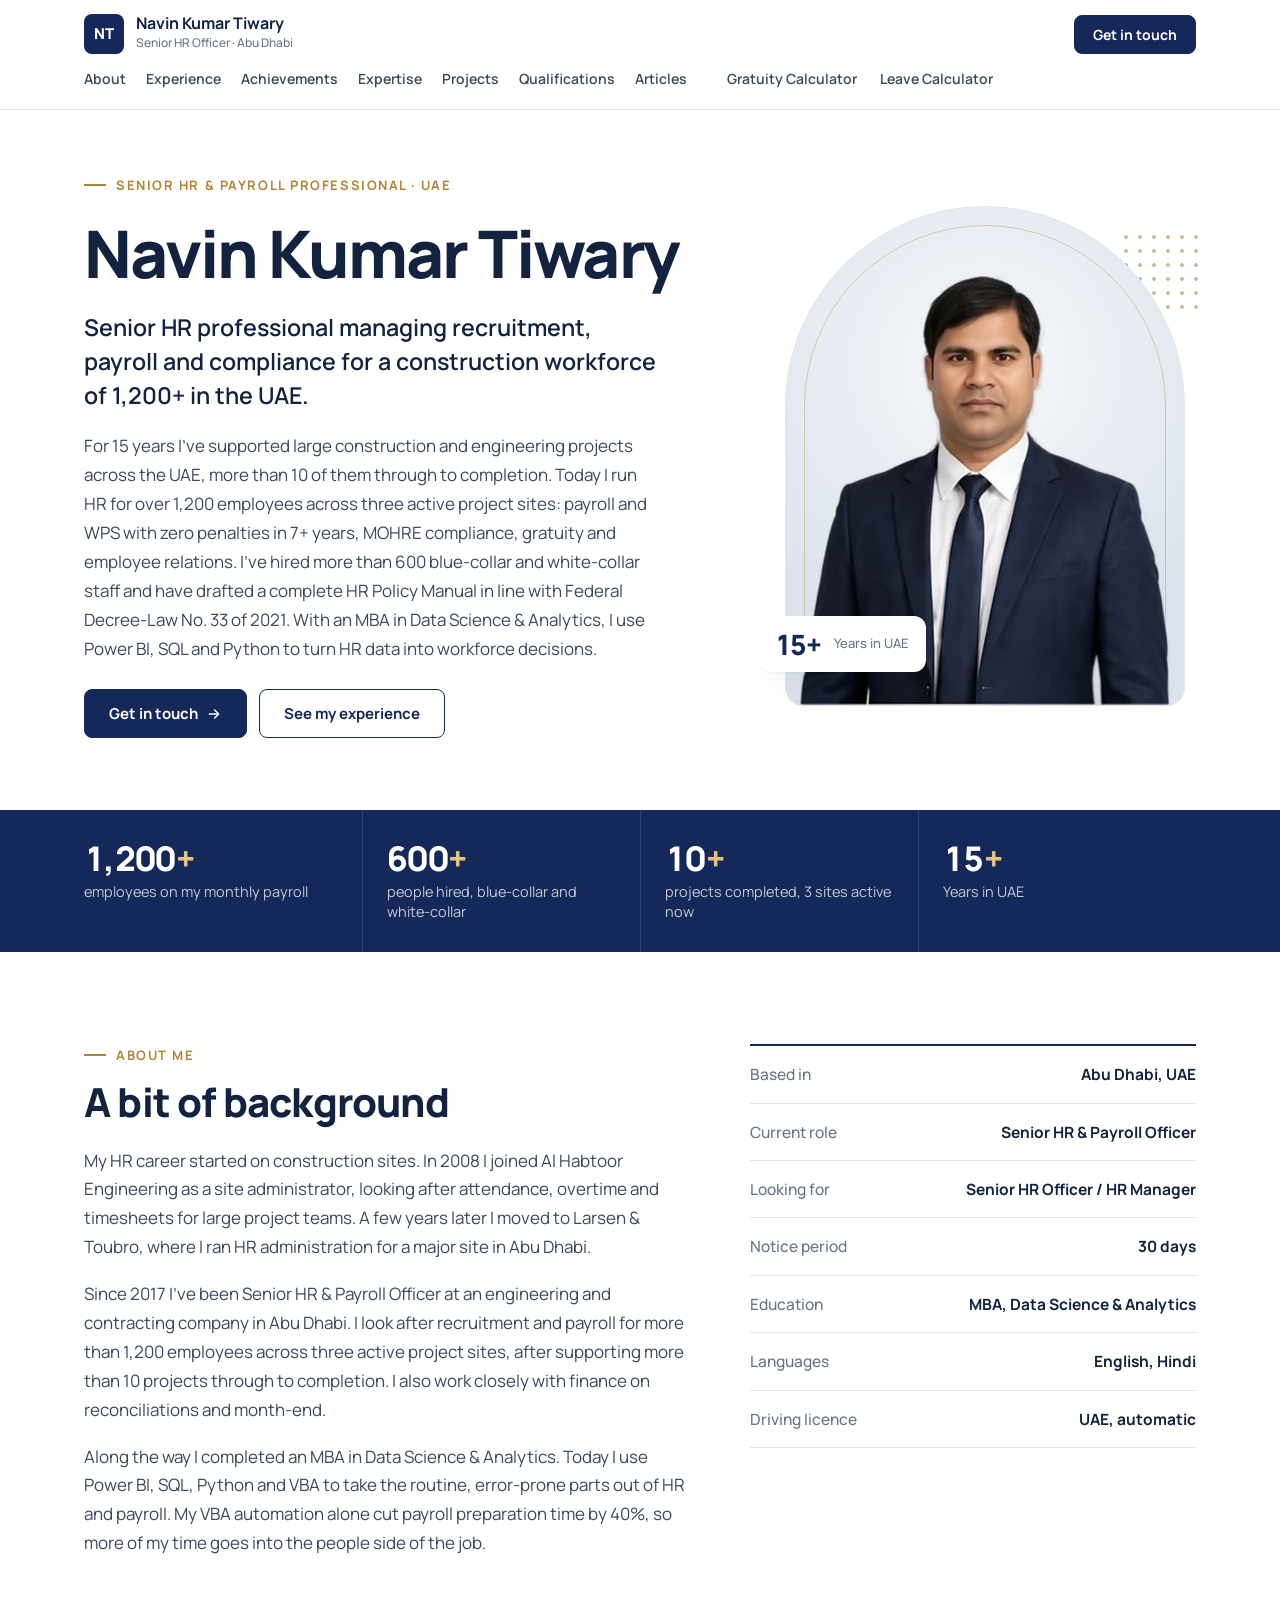
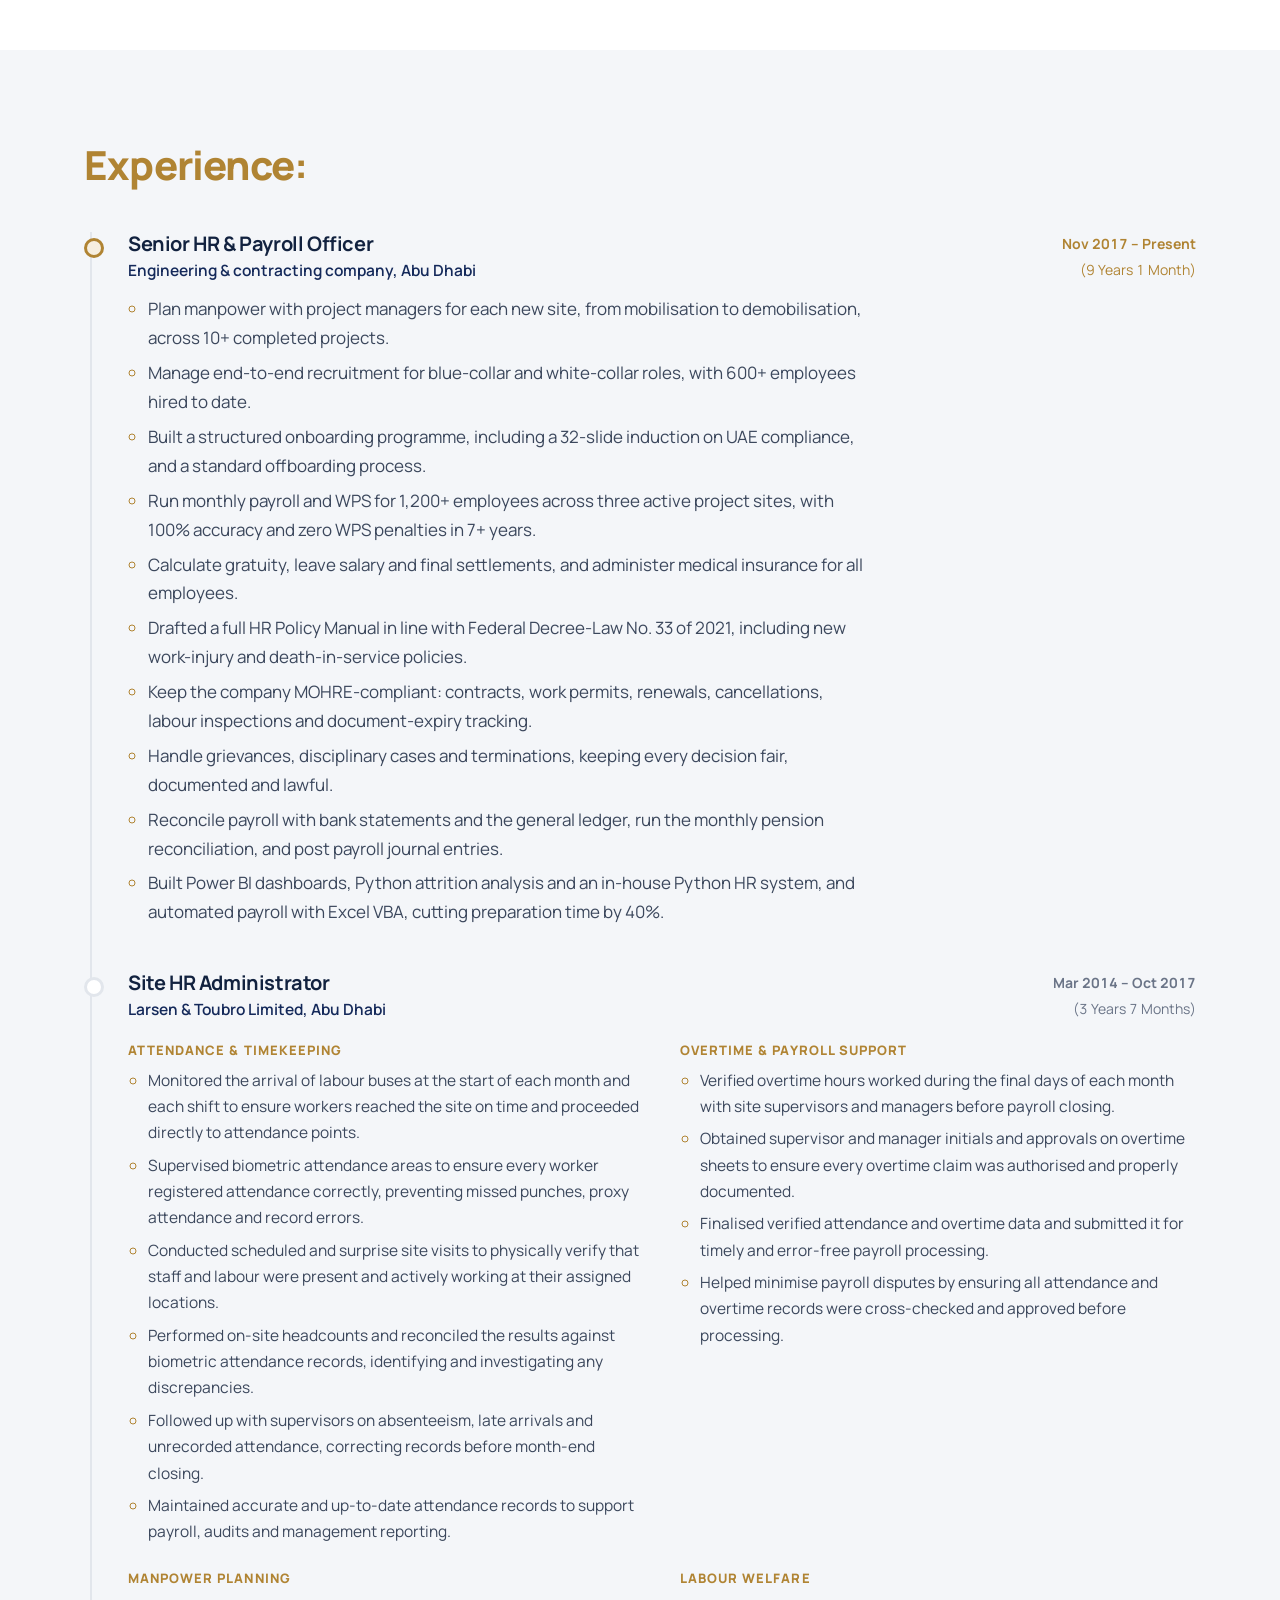
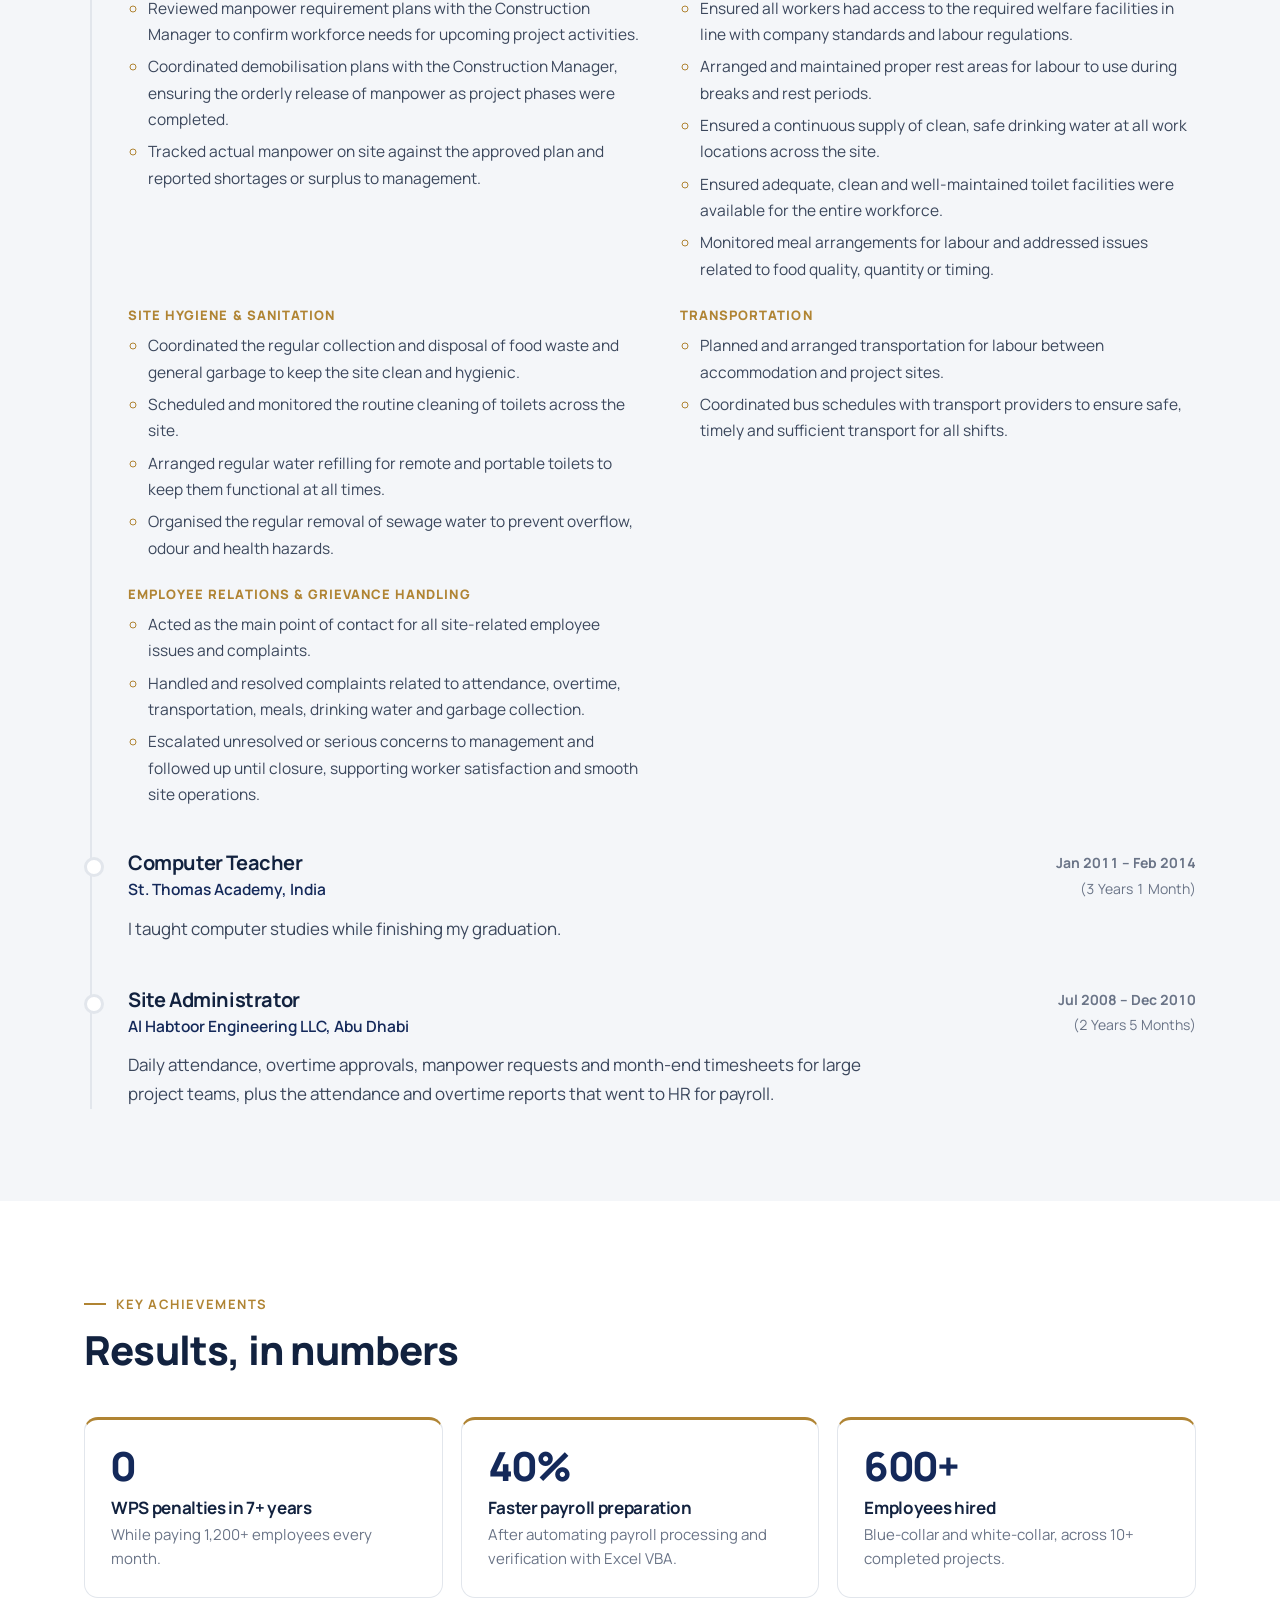
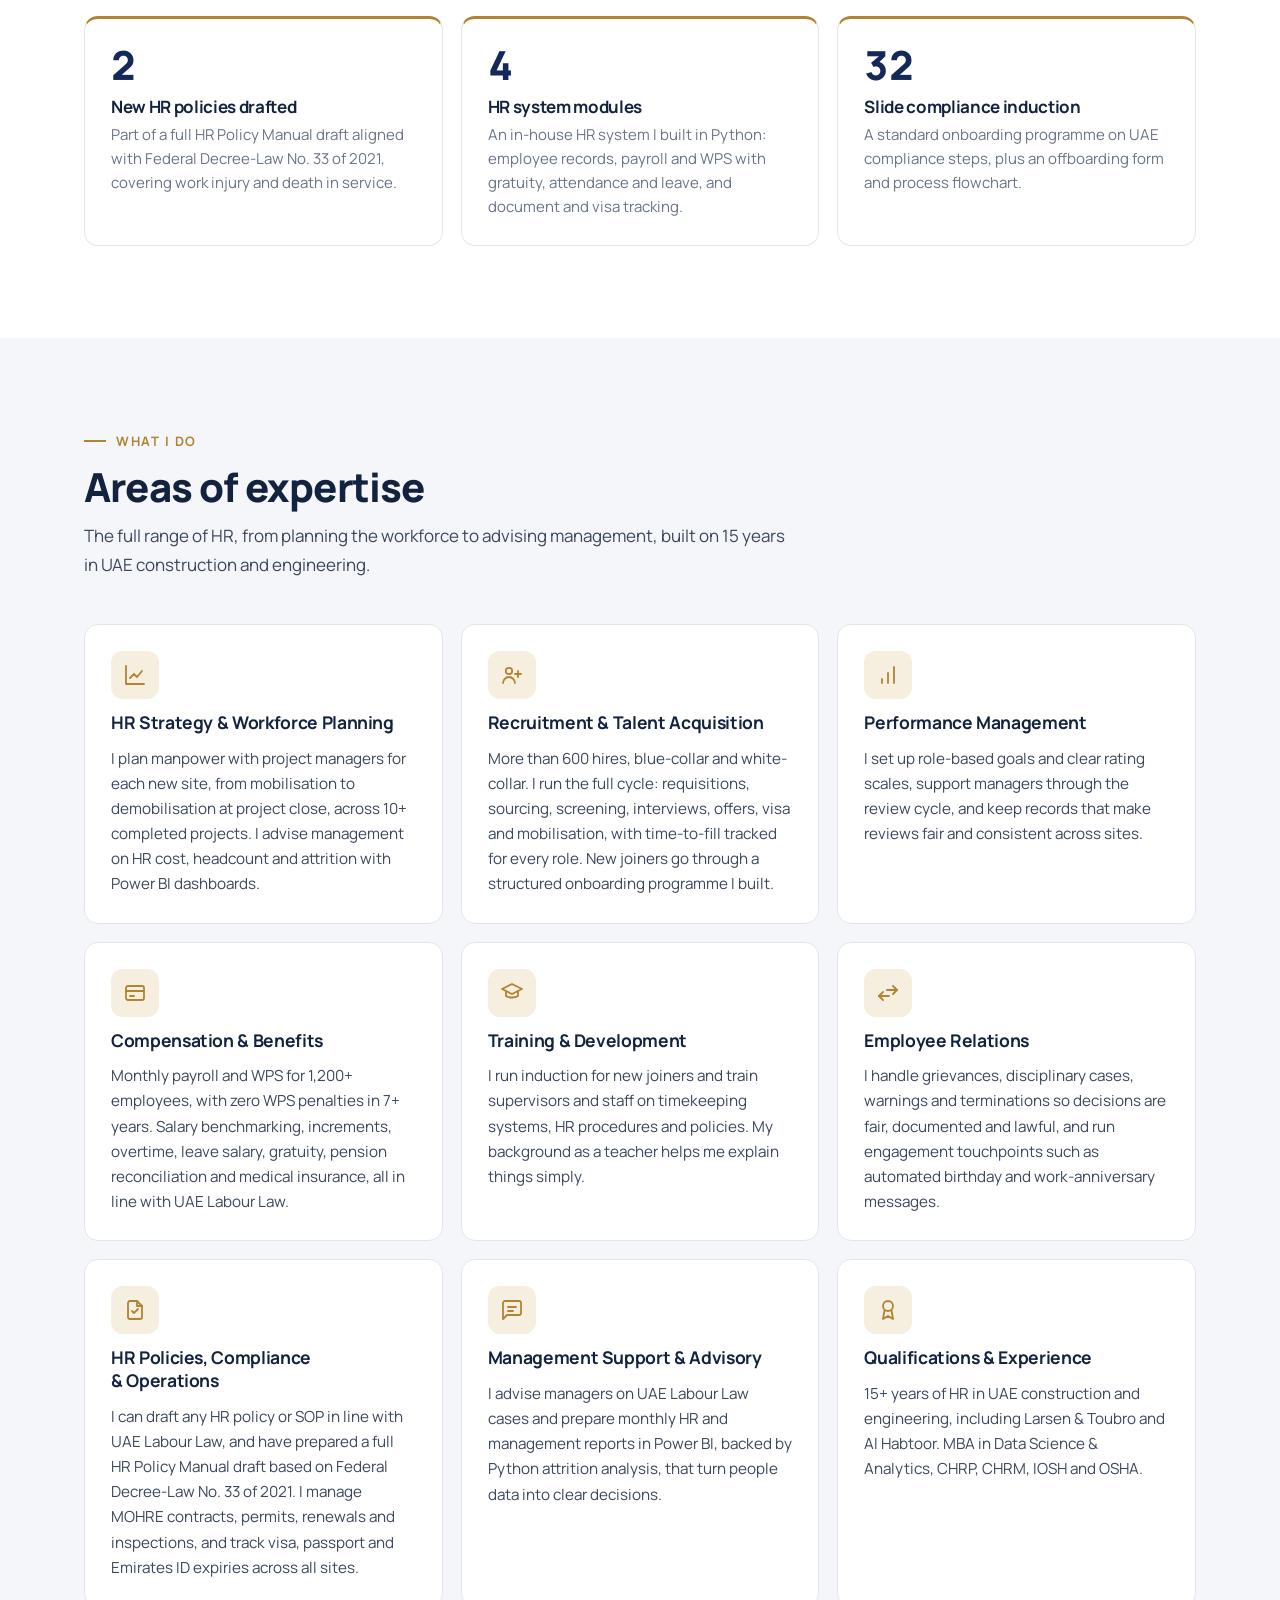
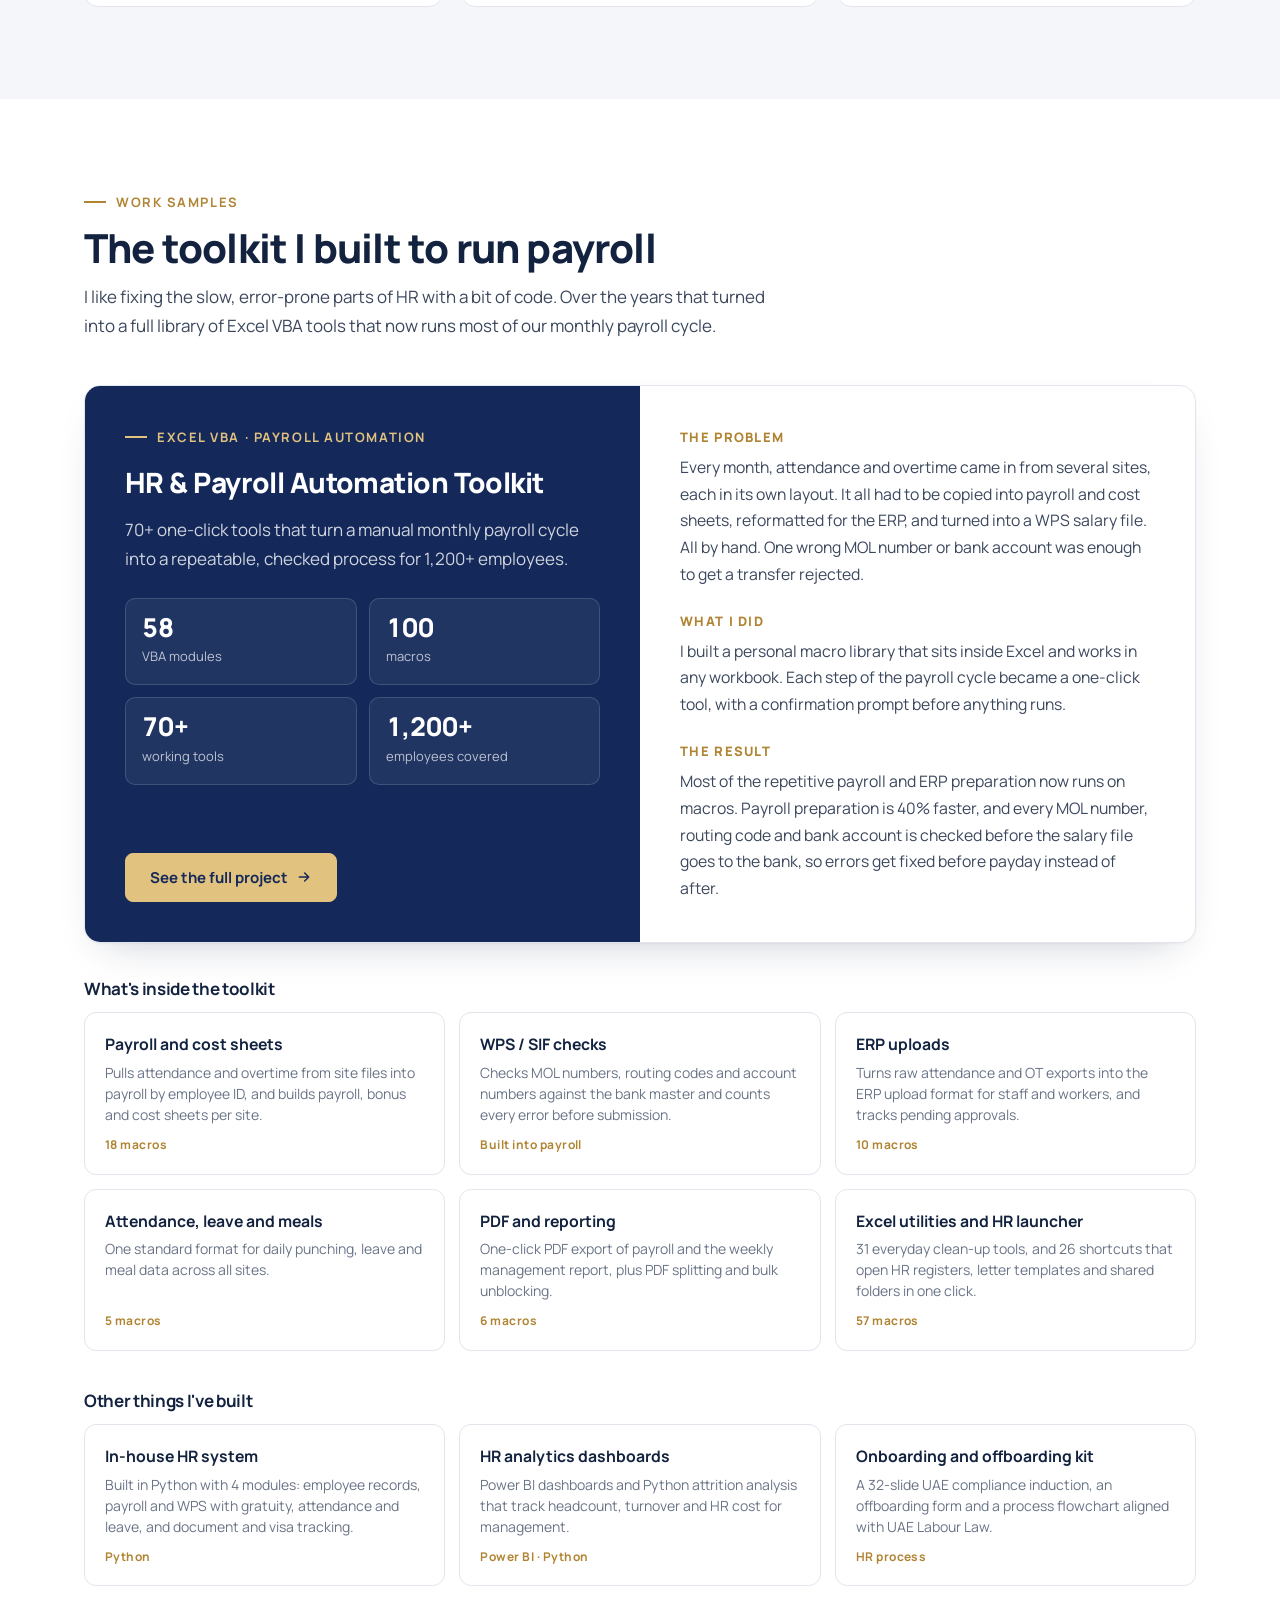
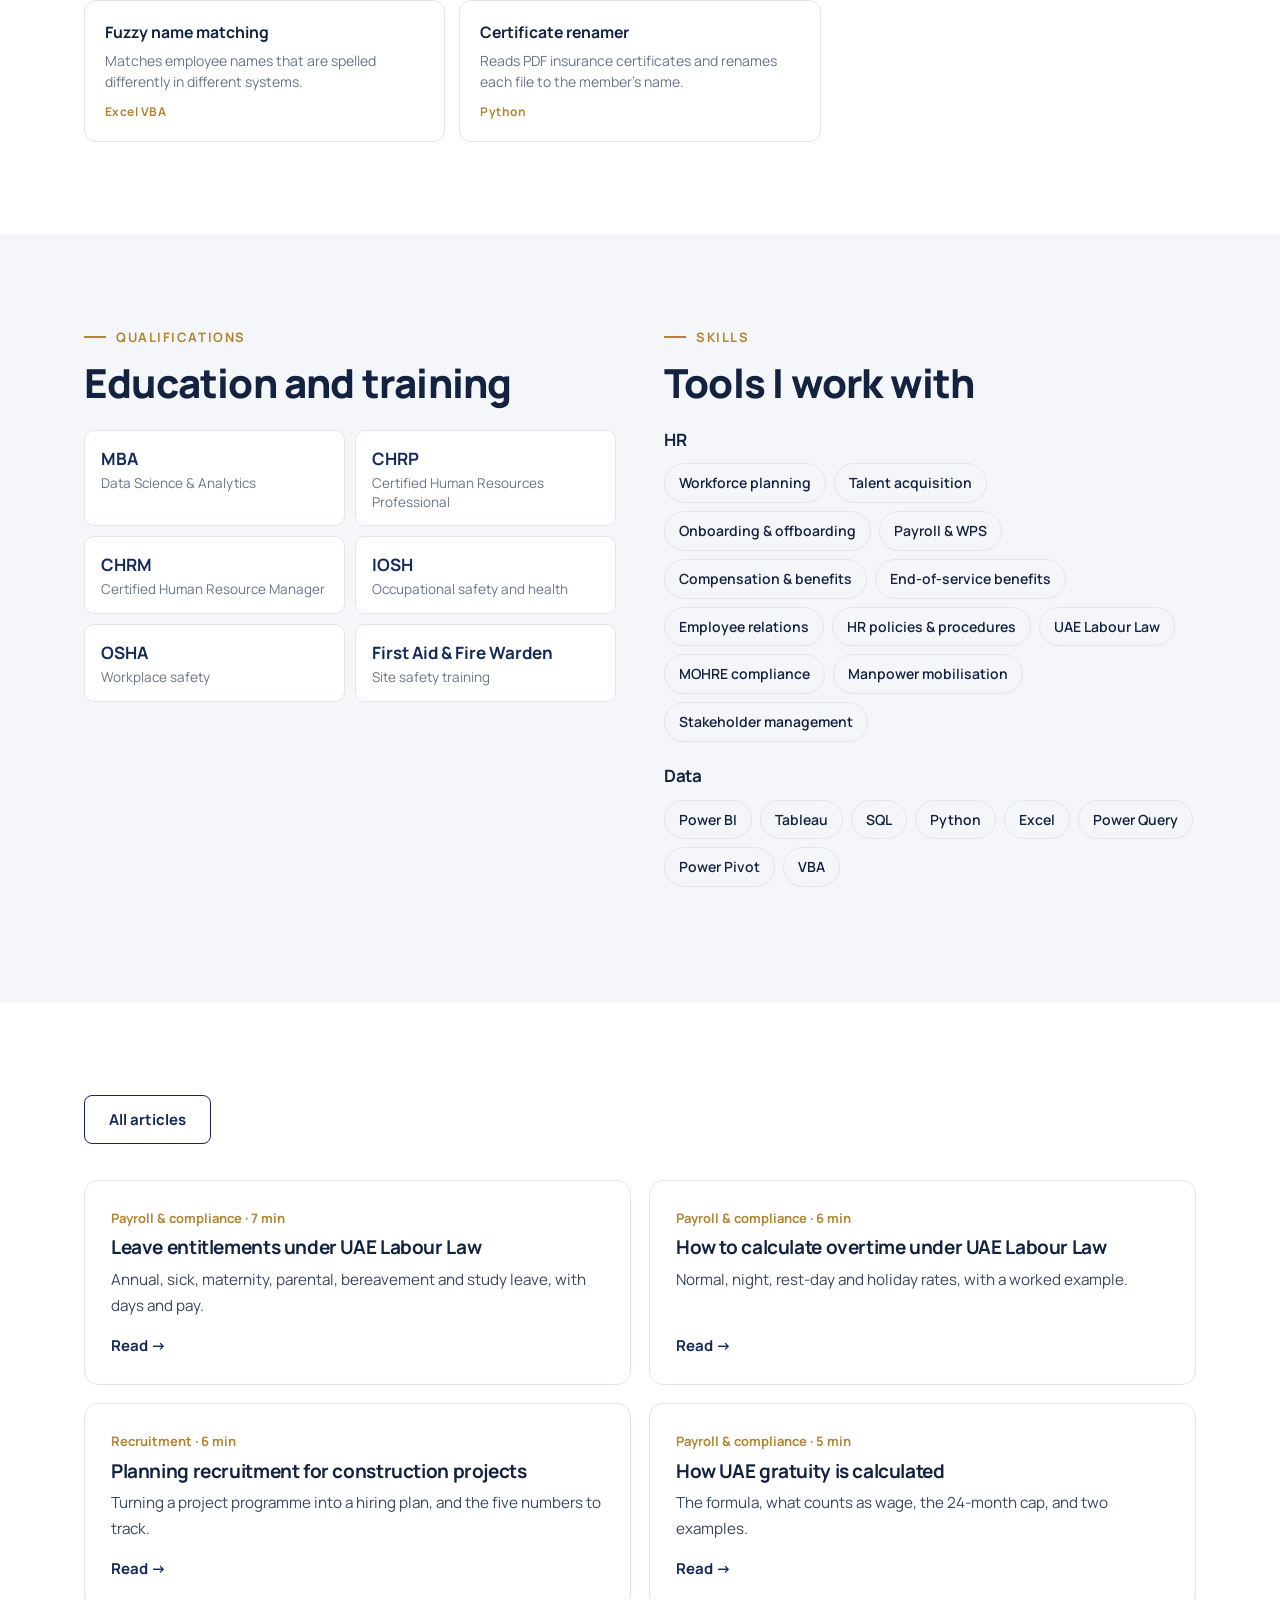
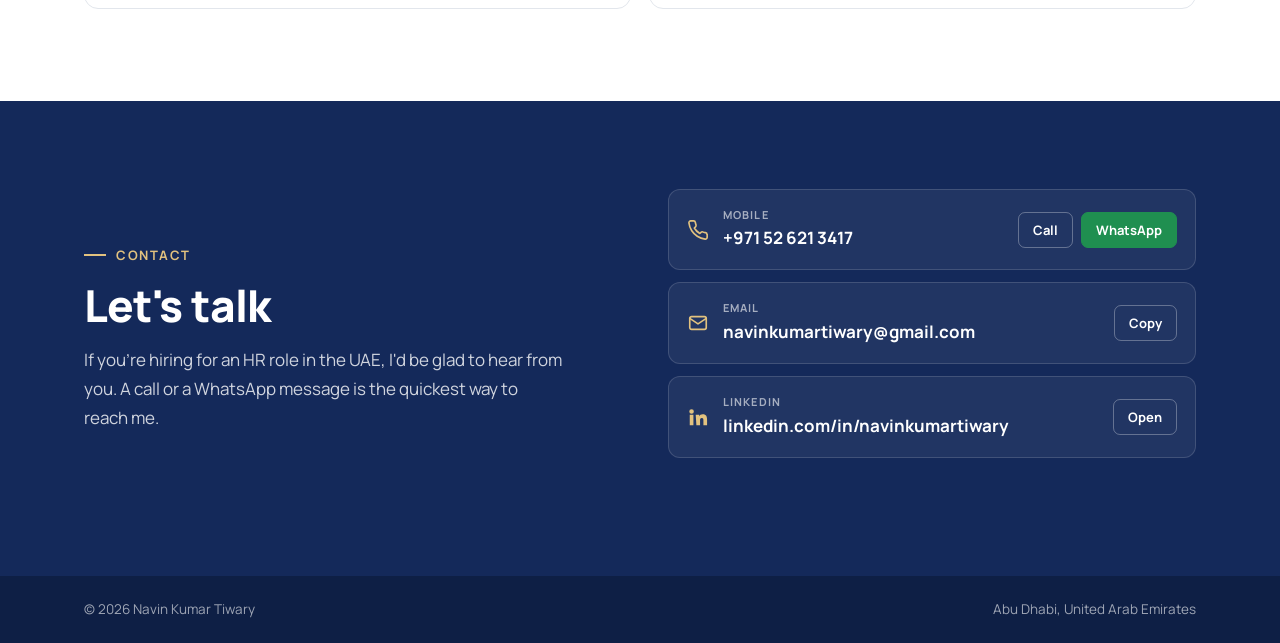
==== commit af13376e: "Reorder menu and sections in professional order with HR Tools menu Co-Authored-By: Claude Opus 5.5 <" ====
--- a/index.html
+++ b/index.html
@@ -59,11 +59,20 @@
 .mono{width:40px; height:40px; border-radius:8px; background:var(--navy); color:#fff; display:grid; place-items:center; font-weight:800; font-size:.9375rem; letter-spacing:.02em; flex:none}
 .logo b{display:block; color:var(--ink); font-size:1rem; line-height:1.2}
 .logo small{display:block; color:var(--muted); font-size:.75rem; font-weight:500}
-.top nav ul{display:flex; gap:18px; list-style:none; margin:0; padding:0}
+.top nav > ul{display:flex; gap:20px; list-style:none; margin:0; padding:0}
 .top nav a{text-decoration:none; font-size:.875rem; font-weight:600; color:var(--text); white-space:nowrap}
 .logo small, .top .btn{white-space:nowrap}
 .top nav a:hover{color:var(--navy)}
 .top .btn{padding:9px 18px; font-size:.875rem}
+.top nav .dd{position:relative}
+.top nav .dd-label span{font-size:.7em; margin-left:2px}
+.top nav .sub{display:none; position:absolute; top:100%; left:-14px; margin:0; padding:8px; list-style:none; background:#fff; border:1px solid var(--line); border-radius:10px; box-shadow:var(--shadow); min-width:200px; z-index:40}
+.top nav .dd::after{content:""; position:absolute; left:0; right:0; top:100%; height:12px}
+.top nav .sub{margin-top:10px}
+.top nav .dd:hover .sub, .top nav .dd:focus-within .sub{display:block}
+.top nav .sub a{display:block; padding:9px 12px; border-radius:7px}
+.top nav .sub a:hover{background:var(--band); color:var(--navy)}
+
 
 /* hero */
 .hero .wrap{display:grid; grid-template-columns:minmax(0,1.2fr) minmax(0,.8fr); gap:56px; align-items:center; padding-block:64px 72px}
@@ -240,6 +249,11 @@
   .top nav{order:3; width:100%; overflow-x:auto; -webkit-overflow-scrolling:touch}
   .top nav ul{gap:20px; white-space:nowrap; padding-bottom:2px}
   .top nav a{font-size:.875rem}
+  .top nav .dd-label{display:none}
+  .top nav .sub{display:contents !important}
+  .top nav .sub li{display:inline-block; margin-left:20px}
+  .top nav .sub a{display:inline; padding:0}
+  .top nav .sub a:hover{background:none}
 }
 @media (max-width: 1000px){
   .tools{grid-template-columns:repeat(2, minmax(0,1fr))}
@@ -285,13 +299,19 @@
     <a class="logo" href="#top"><span class="mono">NT</span><span><b>Navin Kumar Tiwary</b><small>Senior HR Officer · Abu Dhabi</small></span></a>
     <nav aria-label="Sections">
       <ul>
-        <li><a href="#work">Expertise</a></li>
         <li><a href="#about">About</a></li>
         <li><a href="#experience">Experience</a></li>
+        <li><a href="#achievements">Achievements</a></li>
+        <li><a href="#work">Expertise</a></li>
         <li><a href="#built">Projects</a></li>
+        <li><a href="#credentials">Qualifications</a></li>
         <li><a href="blog/index.html">Articles</a></li>
-        <li><a href="tools/gratuity-calculator.html">Gratuity Calculator</a></li>
-        <li><a href="tools/leave-calculator.html">Leave Calculator</a></li>
+        <li class="dd"><a href="tools/gratuity-calculator.html" class="dd-label" aria-haspopup="true">HR Tools <span aria-hidden="true">▾</span></a>
+          <ul class="sub">
+            <li><a href="tools/gratuity-calculator.html">Gratuity Calculator</a></li>
+            <li><a href="tools/leave-calculator.html">Leave Calculator</a></li>
+          </ul>
+        </li>
       </ul>
     </nav>
     <a class="btn btn-solid" href="#contact">Get in touch</a>
@@ -326,73 +346,6 @@
       <div class="num"><b>600<em>+</em></b><span>people hired, blue-collar and white-collar</span></div>
       <div class="num"><b>10<em>+</em></b><span>projects completed, 3 sites active now</span></div>
       <div class="num"><b><i data-exp="years">14</i><em>+</em></b><span>Years in UAE</span></div>
-    </div>
-  </section>
-
-  <section class="section" id="achievements">
-    <div class="wrap">
-      <div class="head"><p class="eyebrow">Key achievements</p><h2>Results, in numbers</h2></div>
-      <div class="wins">
-        <article class="win"><b>0</b><h3>WPS penalties in 7+ years</h3><p>While paying 1,200+ employees every month.</p></article>
-        <article class="win"><b>40%</b><h3>Faster payroll preparation</h3><p>After automating payroll processing and verification with Excel VBA.</p></article>
-        <article class="win"><b>600+</b><h3>Employees hired</h3><p>Blue-collar and white-collar, across 10+ completed projects.</p></article>
-        <article class="win"><b>2</b><h3>New HR policies drafted</h3><p>Part of a full HR Policy Manual draft aligned with Federal Decree-Law No. 33 of 2021, covering work injury and death in service.</p></article>
-        <article class="win"><b>4</b><h3>HR system modules</h3><p>An in-house HR system I built in Python: employee records, payroll and WPS with gratuity, attendance and leave, and document and visa tracking.</p></article>
-        <article class="win"><b>32</b><h3>Slide compliance induction</h3><p>A standard onboarding programme on UAE compliance steps, plus an offboarding form and process flowchart.</p></article>
-      </div>
-    </div>
-  </section>
-
-  <section class="section band" id="work">
-    <div class="wrap">
-      <div class="head"><p class="eyebrow">What I do</p><h2>Areas of expertise</h2><p>The full range of HR, from planning the workforce to advising management, built on <span data-exp="years">14</span> years in UAE construction and engineering.</p></div>
-      <div class="areas">
-        <article class="area">
-          <div class="ico"><svg viewBox="0 0 24 24" fill="none" stroke="currentColor" stroke-width="1.8" stroke-linecap="round" stroke-linejoin="round" aria-hidden="true"><path d="M3 3v18h18"/><path d="m7 15 4-4 3 3 5-6"/></svg></div>
-          <h3>HR Strategy &amp; Workforce Planning</h3>
-          <p>I plan manpower with project managers for each new site, from mobilisation to demobilisation at project close, across 10+ completed projects. I advise management on HR cost, headcount and attrition with Power BI dashboards.</p>
-        </article>
-        <article class="area">
-          <div class="ico"><svg viewBox="0 0 24 24" fill="none" stroke="currentColor" stroke-width="1.8" stroke-linecap="round" stroke-linejoin="round" aria-hidden="true"><circle cx="9" cy="8" r="3.2"/><path d="M3 20c0-3.3 2.7-6 6-6s6 2.7 6 6"/><path d="M18 8v6M15 11h6"/></svg></div>
-          <h3>Recruitment &amp; Talent Acquisition</h3>
-          <p>More than 600 hires, blue-collar and white-collar. I run the full cycle: requisitions, sourcing, screening, interviews, offers, visa and mobilisation, with time-to-fill tracked for every role. New joiners go through a structured onboarding programme I built.</p>
-        </article>
-        <article class="area">
-          <div class="ico"><svg viewBox="0 0 24 24" fill="none" stroke="currentColor" stroke-width="1.8" stroke-linecap="round" stroke-linejoin="round" aria-hidden="true"><path d="M12 20V10M18 20V4M6 20v-4"/></svg></div>
-          <h3>Performance Management</h3>
-          <p>I set up role-based goals and clear rating scales, support managers through the review cycle, and keep records that make reviews fair and consistent across sites.</p>
-        </article>
-        <article class="area">
-          <div class="ico"><svg viewBox="0 0 24 24" fill="none" stroke="currentColor" stroke-width="1.8" stroke-linecap="round" stroke-linejoin="round" aria-hidden="true"><rect x="3" y="5" width="18" height="14" rx="2"/><path d="M3 10h18M7 15h4"/></svg></div>
-          <h3>Compensation &amp; Benefits</h3>
-          <p>Monthly payroll and WPS for 1,200+ employees, with zero WPS penalties in 7+ years. Salary benchmarking, increments, overtime, leave salary, gratuity, pension reconciliation and medical insurance, all in line with UAE Labour Law.</p>
-        </article>
-        <article class="area">
-          <div class="ico"><svg viewBox="0 0 24 24" fill="none" stroke="currentColor" stroke-width="1.8" stroke-linecap="round" stroke-linejoin="round" aria-hidden="true"><path d="M2 8l10-5 10 5-10 5z"/><path d="M6 10v5c3 2 9 2 12 0v-5"/></svg></div>
-          <h3>Training &amp; Development</h3>
-          <p>I run induction for new joiners and train supervisors and staff on timekeeping systems, HR procedures and policies. My background as a teacher helps me explain things simply.</p>
-        </article>
-        <article class="area">
-          <div class="ico"><svg viewBox="0 0 24 24" fill="none" stroke="currentColor" stroke-width="1.8" stroke-linecap="round" stroke-linejoin="round" aria-hidden="true"><path d="M7 11l-4 4 4 4"/><path d="M17 13l4-4-4-4"/><path d="M3 15h10M21 9H11"/></svg></div>
-          <h3>Employee Relations</h3>
-          <p>I handle grievances, disciplinary cases, warnings and terminations so decisions are fair, documented and lawful, and run engagement touchpoints such as automated birthday and work-anniversary messages.</p>
-        </article>
-        <article class="area">
-          <div class="ico"><svg viewBox="0 0 24 24" fill="none" stroke="currentColor" stroke-width="1.8" stroke-linecap="round" stroke-linejoin="round" aria-hidden="true"><path d="M14 3H7a2 2 0 0 0-2 2v14a2 2 0 0 0 2 2h10a2 2 0 0 0 2-2V8z"/><path d="M14 3v5h5M9 13l2 2 4-4"/></svg></div>
-          <h3>HR Policies, Compliance &amp; Operations</h3>
-          <p>I can draft any HR policy or SOP in line with UAE Labour Law, and have prepared a full HR Policy Manual draft based on Federal Decree-Law No. 33 of 2021. I manage MOHRE contracts, permits, renewals and inspections, and track visa, passport and Emirates ID expiries across all sites.</p>
-        </article>
-        <article class="area">
-          <div class="ico"><svg viewBox="0 0 24 24" fill="none" stroke="currentColor" stroke-width="1.8" stroke-linecap="round" stroke-linejoin="round" aria-hidden="true"><path d="M21 15a2 2 0 0 1-2 2H7l-4 4V5a2 2 0 0 1 2-2h14a2 2 0 0 1 2 2z"/><path d="M8 9h8M8 13h5"/></svg></div>
-          <h3>Management Support &amp; Advisory</h3>
-          <p>I advise managers on UAE Labour Law cases and prepare monthly HR and management reports in Power BI, backed by Python attrition analysis, that turn people data into clear decisions.</p>
-        </article>
-        <article class="area">
-          <div class="ico"><svg viewBox="0 0 24 24" fill="none" stroke="currentColor" stroke-width="1.8" stroke-linecap="round" stroke-linejoin="round" aria-hidden="true"><circle cx="12" cy="8" r="5"/><path d="M8.5 12.5 7 21l5-3 5 3-1.5-8.5"/></svg></div>
-          <h3>Qualifications &amp; Experience</h3>
-          <p><span data-exp="plus">14+</span> years of HR in UAE construction and engineering, including Larsen &amp; Toubro and Al Habtoor. MBA in Data Science &amp; Analytics, CHRP, CHRM, IOSH and OSHA.</p>
-        </article>
-      </div>
     </div>
   </section>
 
@@ -459,6 +412,73 @@
     </div>
   </section>
 
+  <section class="section" id="achievements">
+    <div class="wrap">
+      <div class="head"><p class="eyebrow">Key achievements</p><h2>Results, in numbers</h2></div>
+      <div class="wins">
+        <article class="win"><b>0</b><h3>WPS penalties in 7+ years</h3><p>While paying 1,200+ employees every month.</p></article>
+        <article class="win"><b>40%</b><h3>Faster payroll preparation</h3><p>After automating payroll processing and verification with Excel VBA.</p></article>
+        <article class="win"><b>600+</b><h3>Employees hired</h3><p>Blue-collar and white-collar, across 10+ completed projects.</p></article>
+        <article class="win"><b>2</b><h3>New HR policies drafted</h3><p>Part of a full HR Policy Manual draft aligned with Federal Decree-Law No. 33 of 2021, covering work injury and death in service.</p></article>
+        <article class="win"><b>4</b><h3>HR system modules</h3><p>An in-house HR system I built in Python: employee records, payroll and WPS with gratuity, attendance and leave, and document and visa tracking.</p></article>
+        <article class="win"><b>32</b><h3>Slide compliance induction</h3><p>A standard onboarding programme on UAE compliance steps, plus an offboarding form and process flowchart.</p></article>
+      </div>
+    </div>
+  </section>
+
+  <section class="section band" id="work">
+    <div class="wrap">
+      <div class="head"><p class="eyebrow">What I do</p><h2>Areas of expertise</h2><p>The full range of HR, from planning the workforce to advising management, built on <span data-exp="years">14</span> years in UAE construction and engineering.</p></div>
+      <div class="areas">
+        <article class="area">
+          <div class="ico"><svg viewBox="0 0 24 24" fill="none" stroke="currentColor" stroke-width="1.8" stroke-linecap="round" stroke-linejoin="round" aria-hidden="true"><path d="M3 3v18h18"/><path d="m7 15 4-4 3 3 5-6"/></svg></div>
+          <h3>HR Strategy &amp; Workforce Planning</h3>
+          <p>I plan manpower with project managers for each new site, from mobilisation to demobilisation at project close, across 10+ completed projects. I advise management on HR cost, headcount and attrition with Power BI dashboards.</p>
+        </article>
+        <article class="area">
+          <div class="ico"><svg viewBox="0 0 24 24" fill="none" stroke="currentColor" stroke-width="1.8" stroke-linecap="round" stroke-linejoin="round" aria-hidden="true"><circle cx="9" cy="8" r="3.2"/><path d="M3 20c0-3.3 2.7-6 6-6s6 2.7 6 6"/><path d="M18 8v6M15 11h6"/></svg></div>
+          <h3>Recruitment &amp; Talent Acquisition</h3>
+          <p>More than 600 hires, blue-collar and white-collar. I run the full cycle: requisitions, sourcing, screening, interviews, offers, visa and mobilisation, with time-to-fill tracked for every role. New joiners go through a structured onboarding programme I built.</p>
+        </article>
+        <article class="area">
+          <div class="ico"><svg viewBox="0 0 24 24" fill="none" stroke="currentColor" stroke-width="1.8" stroke-linecap="round" stroke-linejoin="round" aria-hidden="true"><path d="M12 20V10M18 20V4M6 20v-4"/></svg></div>
+          <h3>Performance Management</h3>
+          <p>I set up role-based goals and clear rating scales, support managers through the review cycle, and keep records that make reviews fair and consistent across sites.</p>
+        </article>
+        <article class="area">
+          <div class="ico"><svg viewBox="0 0 24 24" fill="none" stroke="currentColor" stroke-width="1.8" stroke-linecap="round" stroke-linejoin="round" aria-hidden="true"><rect x="3" y="5" width="18" height="14" rx="2"/><path d="M3 10h18M7 15h4"/></svg></div>
+          <h3>Compensation &amp; Benefits</h3>
+          <p>Monthly payroll and WPS for 1,200+ employees, with zero WPS penalties in 7+ years. Salary benchmarking, increments, overtime, leave salary, gratuity, pension reconciliation and medical insurance, all in line with UAE Labour Law.</p>
+        </article>
+        <article class="area">
+          <div class="ico"><svg viewBox="0 0 24 24" fill="none" stroke="currentColor" stroke-width="1.8" stroke-linecap="round" stroke-linejoin="round" aria-hidden="true"><path d="M2 8l10-5 10 5-10 5z"/><path d="M6 10v5c3 2 9 2 12 0v-5"/></svg></div>
+          <h3>Training &amp; Development</h3>
+          <p>I run induction for new joiners and train supervisors and staff on timekeeping systems, HR procedures and policies. My background as a teacher helps me explain things simply.</p>
+        </article>
+        <article class="area">
+          <div class="ico"><svg viewBox="0 0 24 24" fill="none" stroke="currentColor" stroke-width="1.8" stroke-linecap="round" stroke-linejoin="round" aria-hidden="true"><path d="M7 11l-4 4 4 4"/><path d="M17 13l4-4-4-4"/><path d="M3 15h10M21 9H11"/></svg></div>
+          <h3>Employee Relations</h3>
+          <p>I handle grievances, disciplinary cases, warnings and terminations so decisions are fair, documented and lawful, and run engagement touchpoints such as automated birthday and work-anniversary messages.</p>
+        </article>
+        <article class="area">
+          <div class="ico"><svg viewBox="0 0 24 24" fill="none" stroke="currentColor" stroke-width="1.8" stroke-linecap="round" stroke-linejoin="round" aria-hidden="true"><path d="M14 3H7a2 2 0 0 0-2 2v14a2 2 0 0 0 2 2h10a2 2 0 0 0 2-2V8z"/><path d="M14 3v5h5M9 13l2 2 4-4"/></svg></div>
+          <h3>HR Policies, Compliance &amp; Operations</h3>
+          <p>I can draft any HR policy or SOP in line with UAE Labour Law, and have prepared a full HR Policy Manual draft based on Federal Decree-Law No. 33 of 2021. I manage MOHRE contracts, permits, renewals and inspections, and track visa, passport and Emirates ID expiries across all sites.</p>
+        </article>
+        <article class="area">
+          <div class="ico"><svg viewBox="0 0 24 24" fill="none" stroke="currentColor" stroke-width="1.8" stroke-linecap="round" stroke-linejoin="round" aria-hidden="true"><path d="M21 15a2 2 0 0 1-2 2H7l-4 4V5a2 2 0 0 1 2-2h14a2 2 0 0 1 2 2z"/><path d="M8 9h8M8 13h5"/></svg></div>
+          <h3>Management Support &amp; Advisory</h3>
+          <p>I advise managers on UAE Labour Law cases and prepare monthly HR and management reports in Power BI, backed by Python attrition analysis, that turn people data into clear decisions.</p>
+        </article>
+        <article class="area">
+          <div class="ico"><svg viewBox="0 0 24 24" fill="none" stroke="currentColor" stroke-width="1.8" stroke-linecap="round" stroke-linejoin="round" aria-hidden="true"><circle cx="12" cy="8" r="5"/><path d="M8.5 12.5 7 21l5-3 5 3-1.5-8.5"/></svg></div>
+          <h3>Qualifications &amp; Experience</h3>
+          <p><span data-exp="plus">14+</span> years of HR in UAE construction and engineering, including Larsen &amp; Toubro and Al Habtoor. MBA in Data Science &amp; Analytics, CHRP, CHRM, IOSH and OSHA.</p>
+        </article>
+      </div>
+    </div>
+  </section>
+
   <section class="section" id="built">
     <div class="wrap">
       <div class="head"><p class="eyebrow">Work samples</p><h2>The toolkit I built to run payroll</h2><p>I like fixing the slow, error-prone parts of HR with a bit of code. Over the years that turned into a full library of Excel VBA tools that now runs most of our monthly payroll cycle.</p></div>
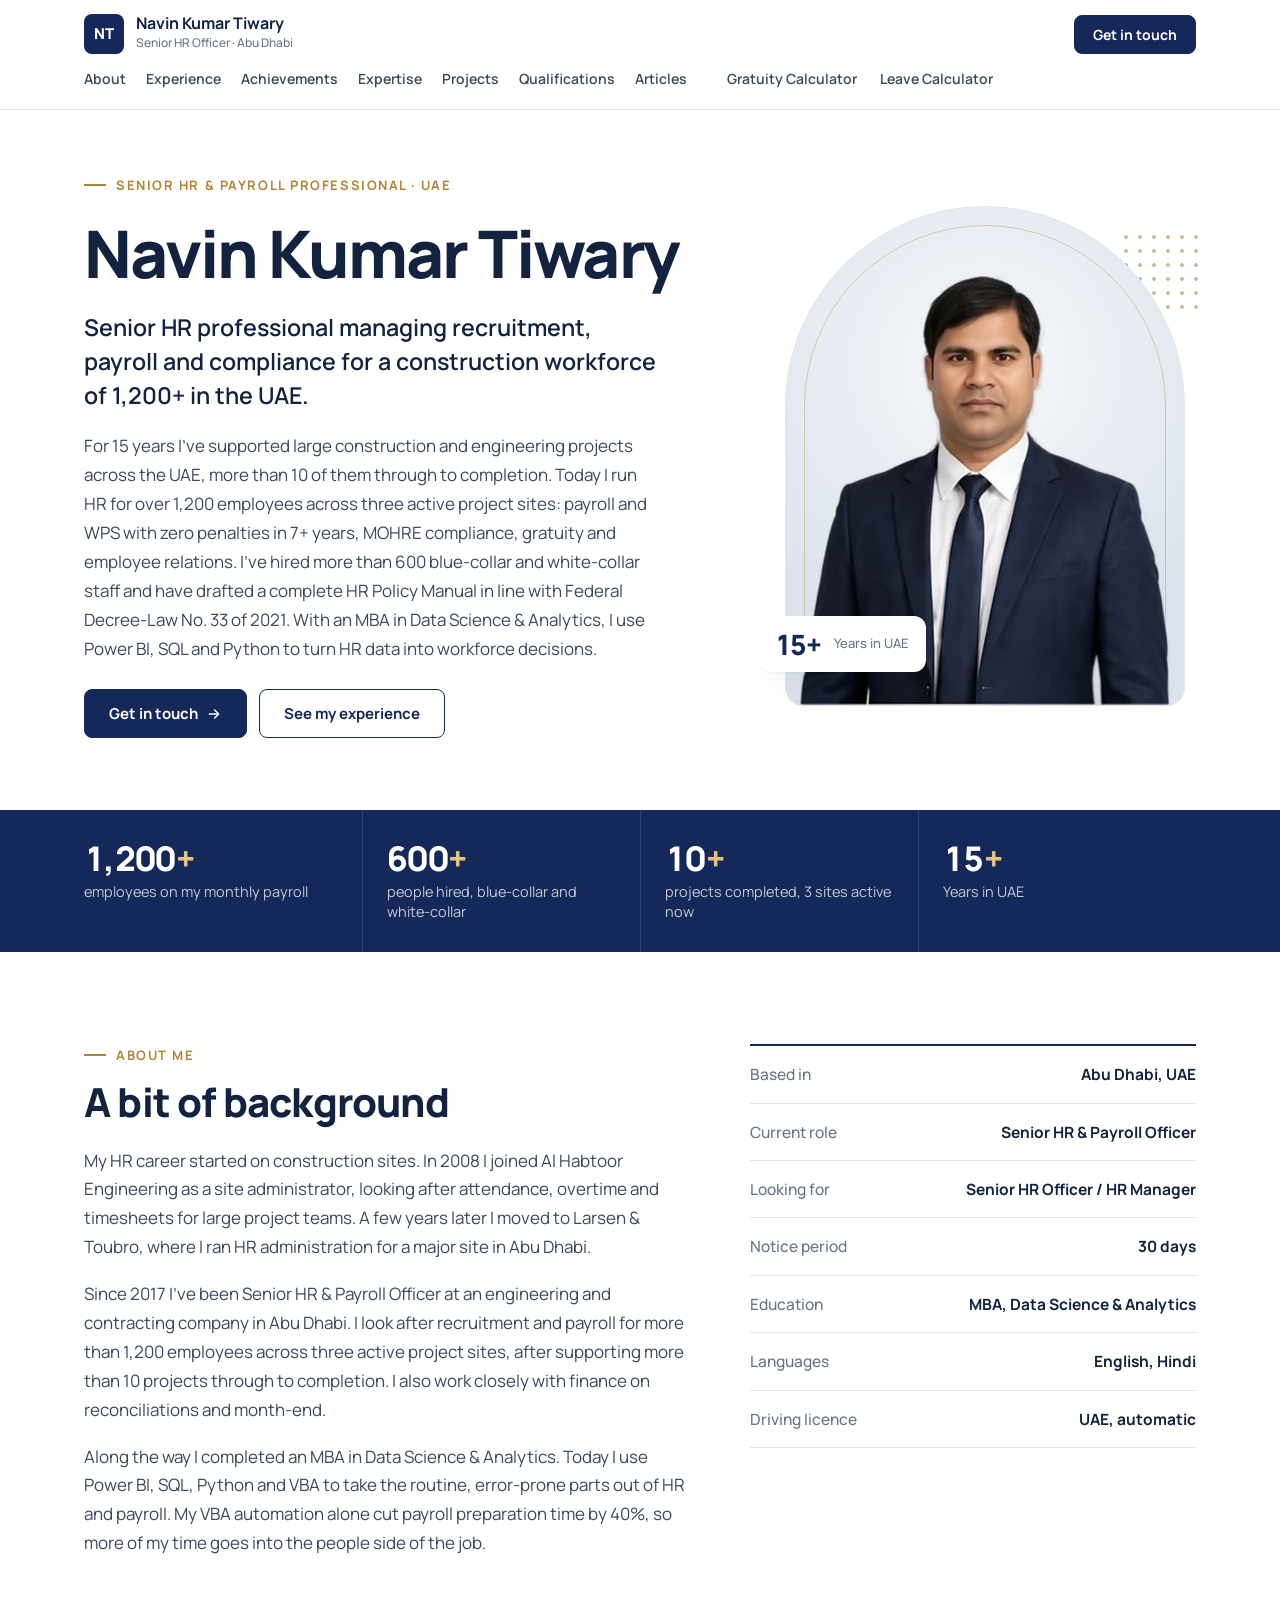
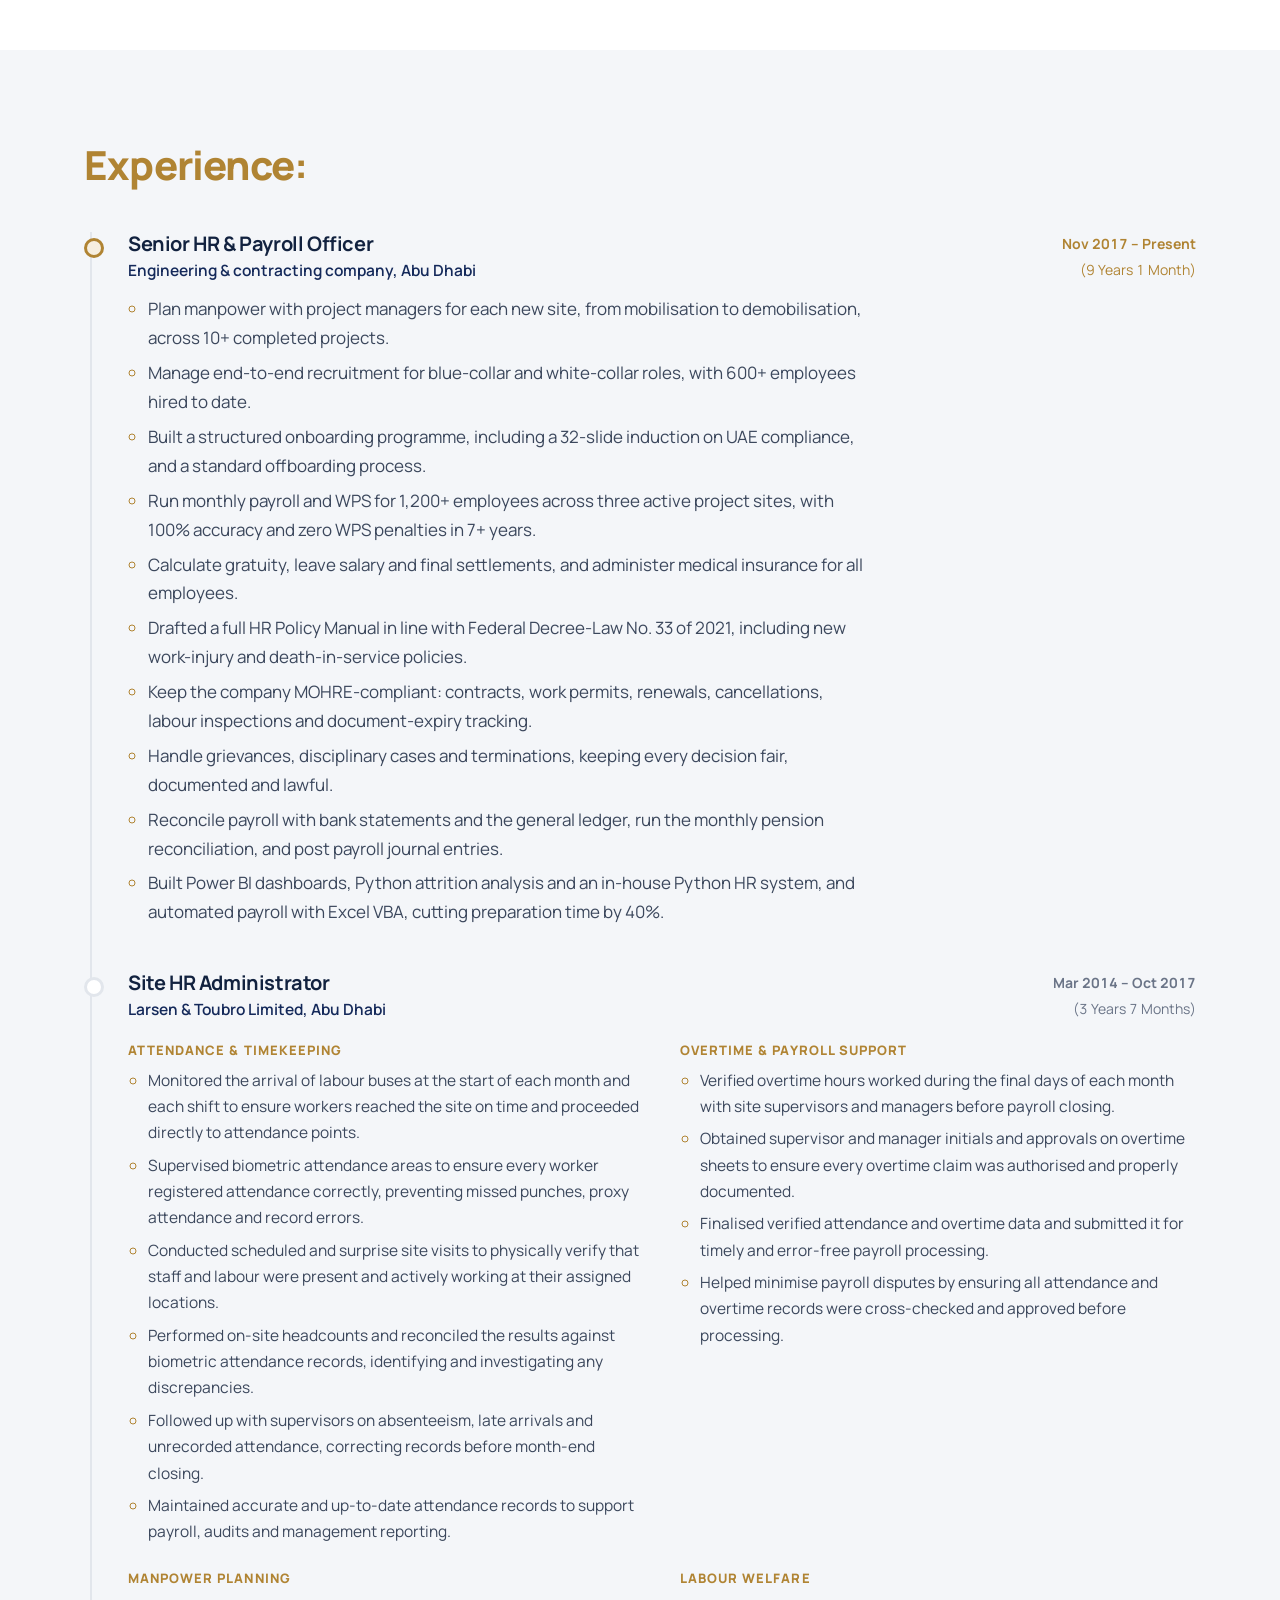
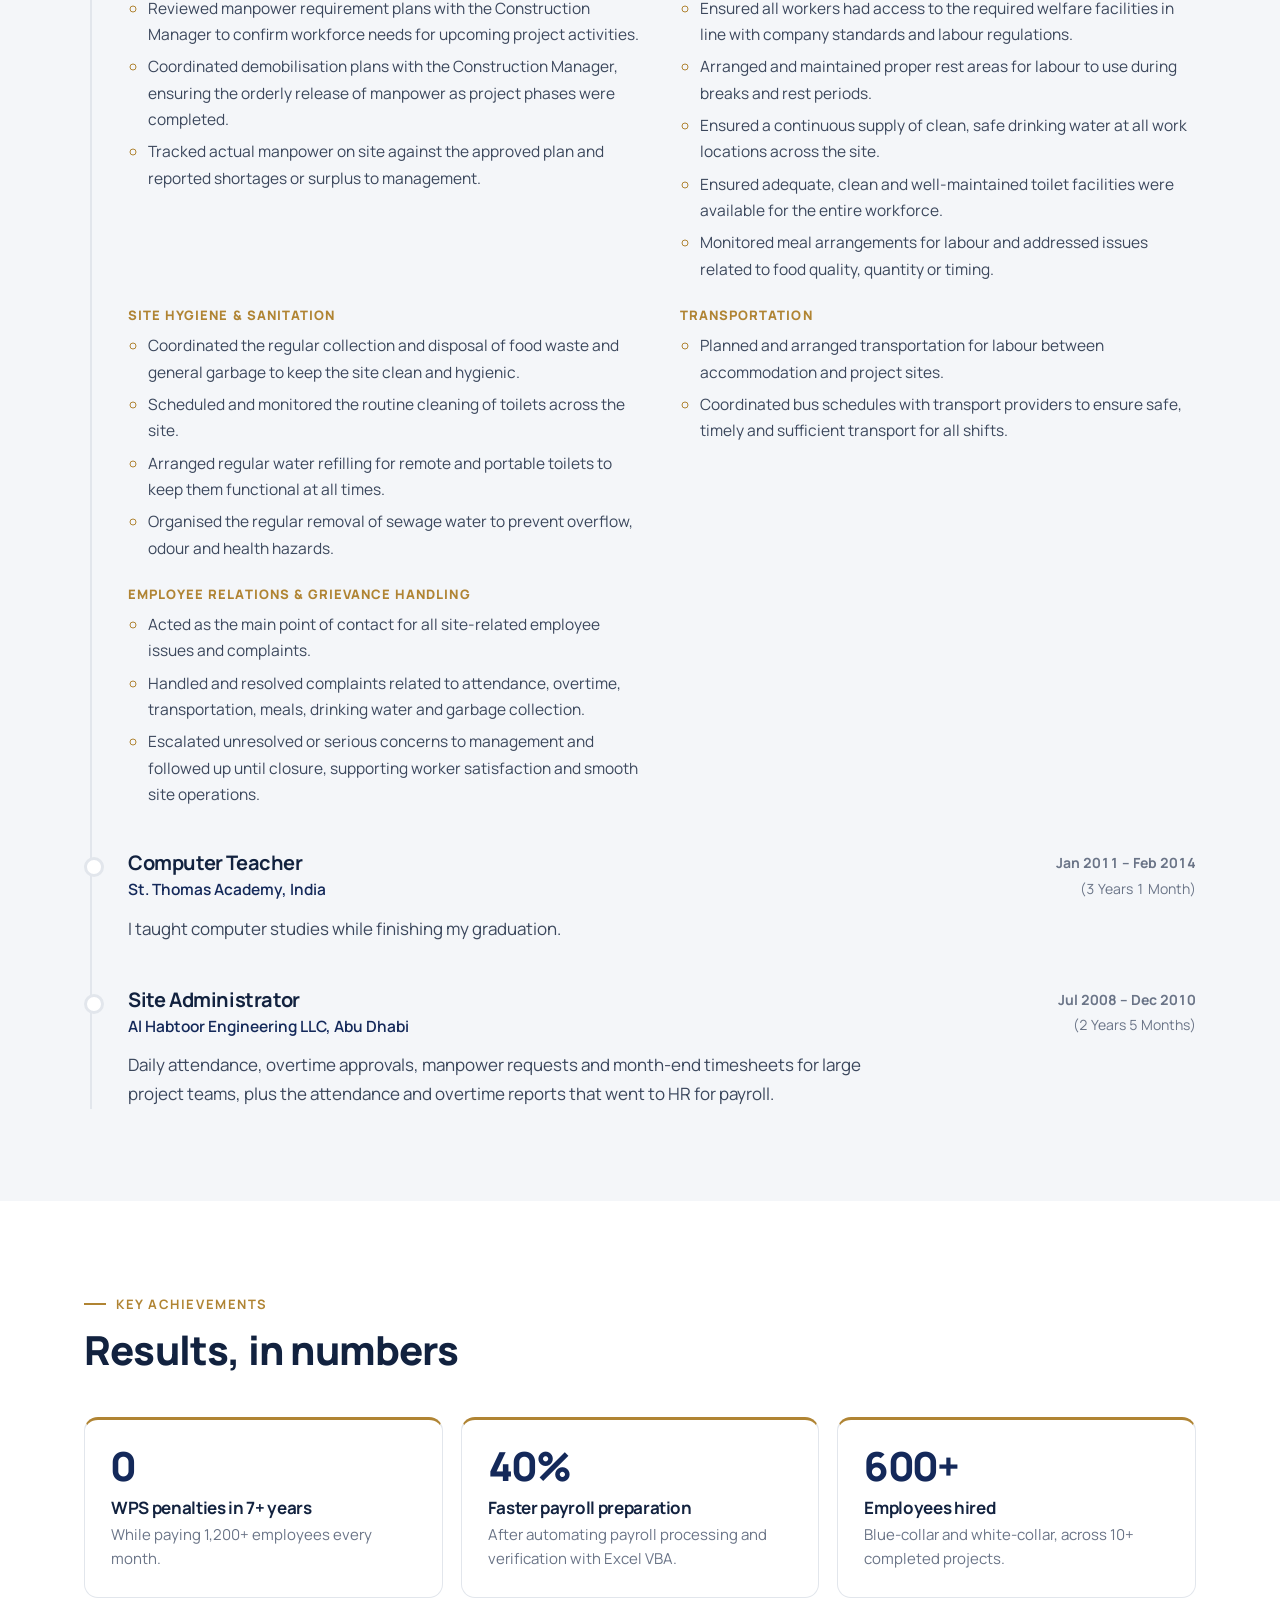
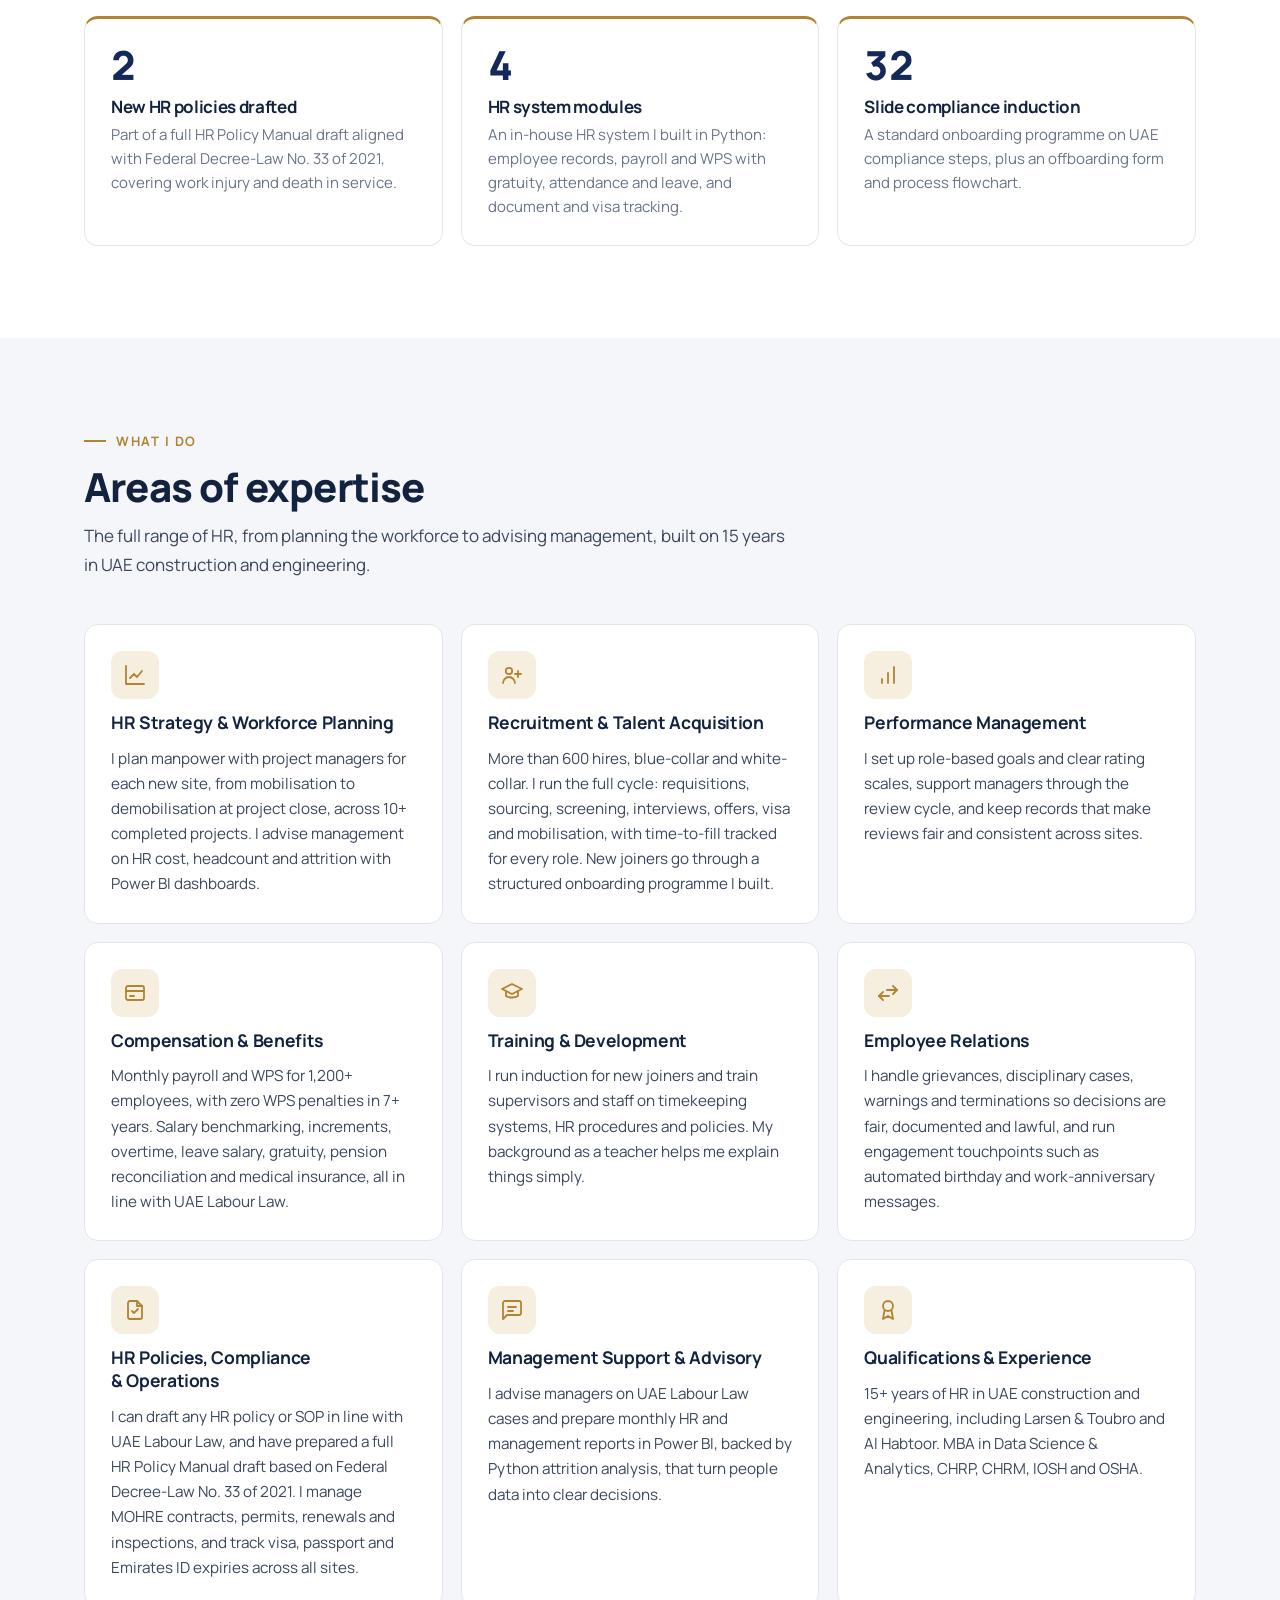
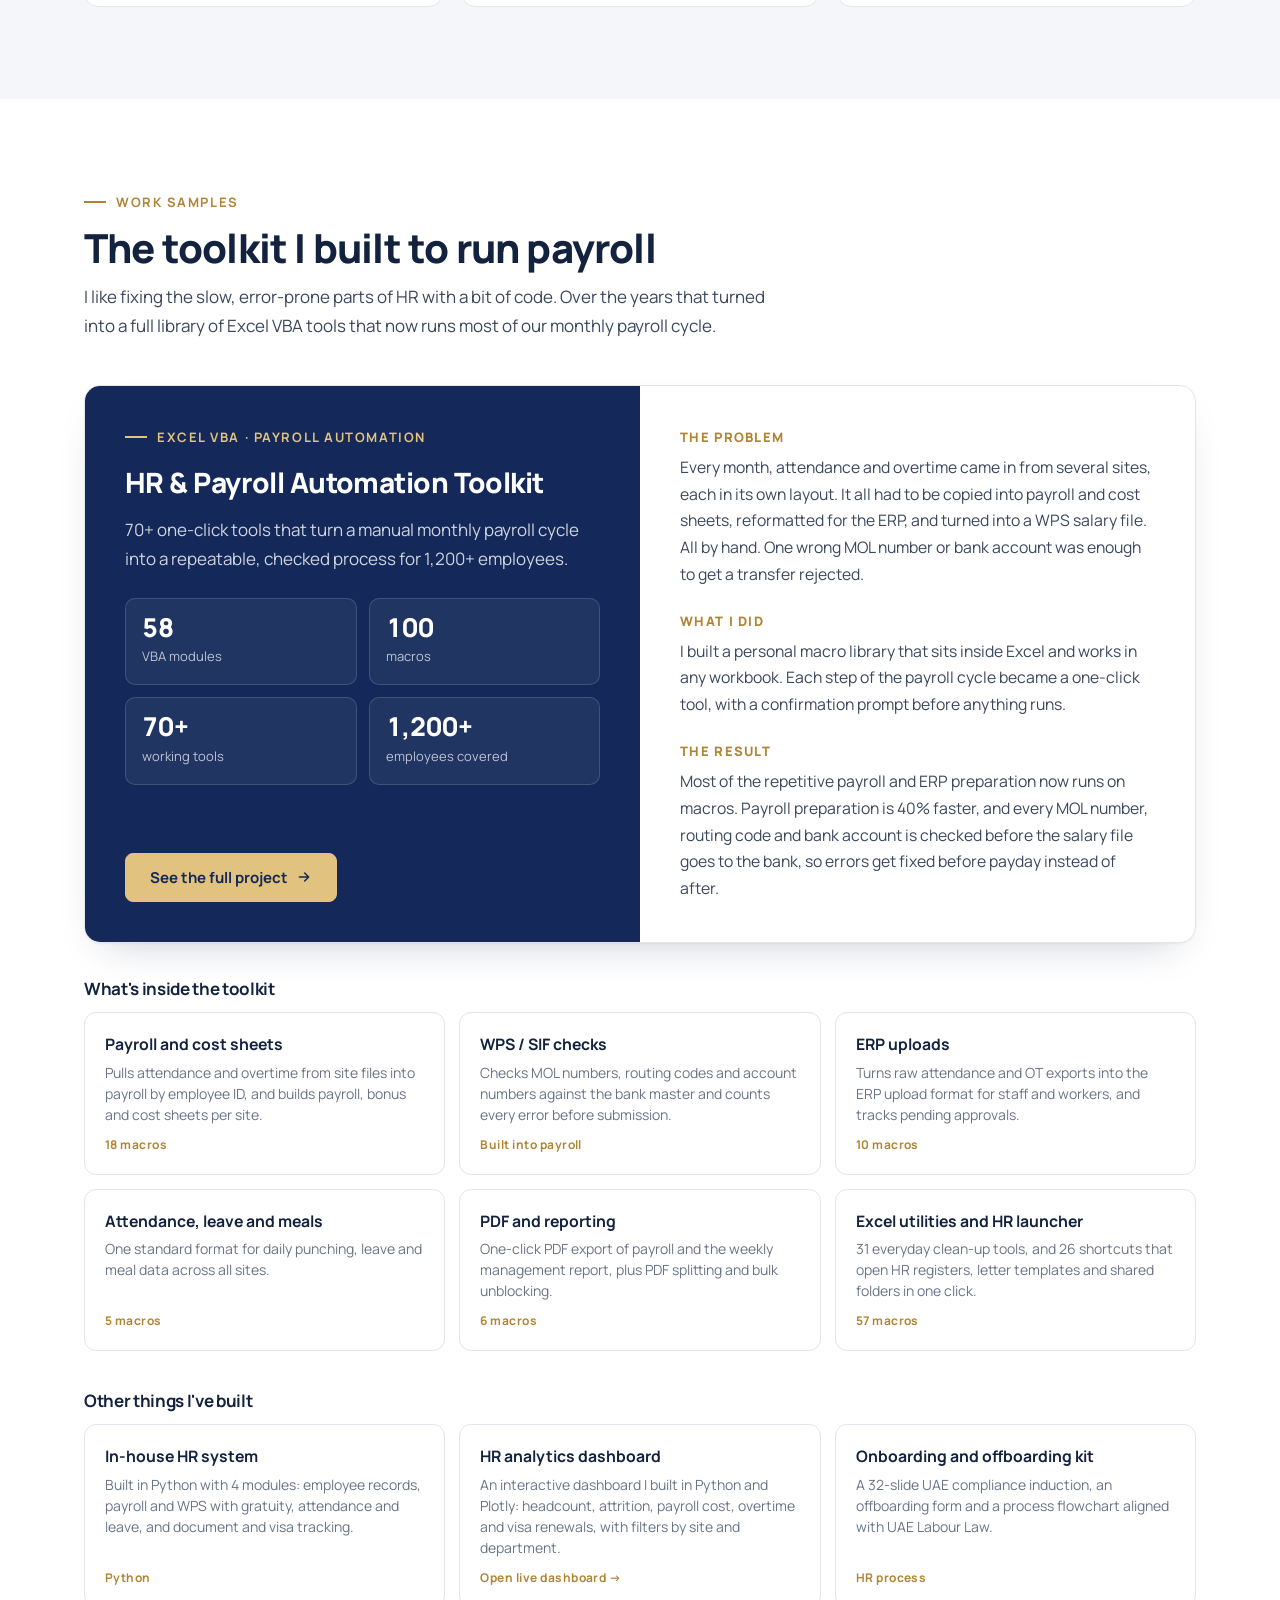
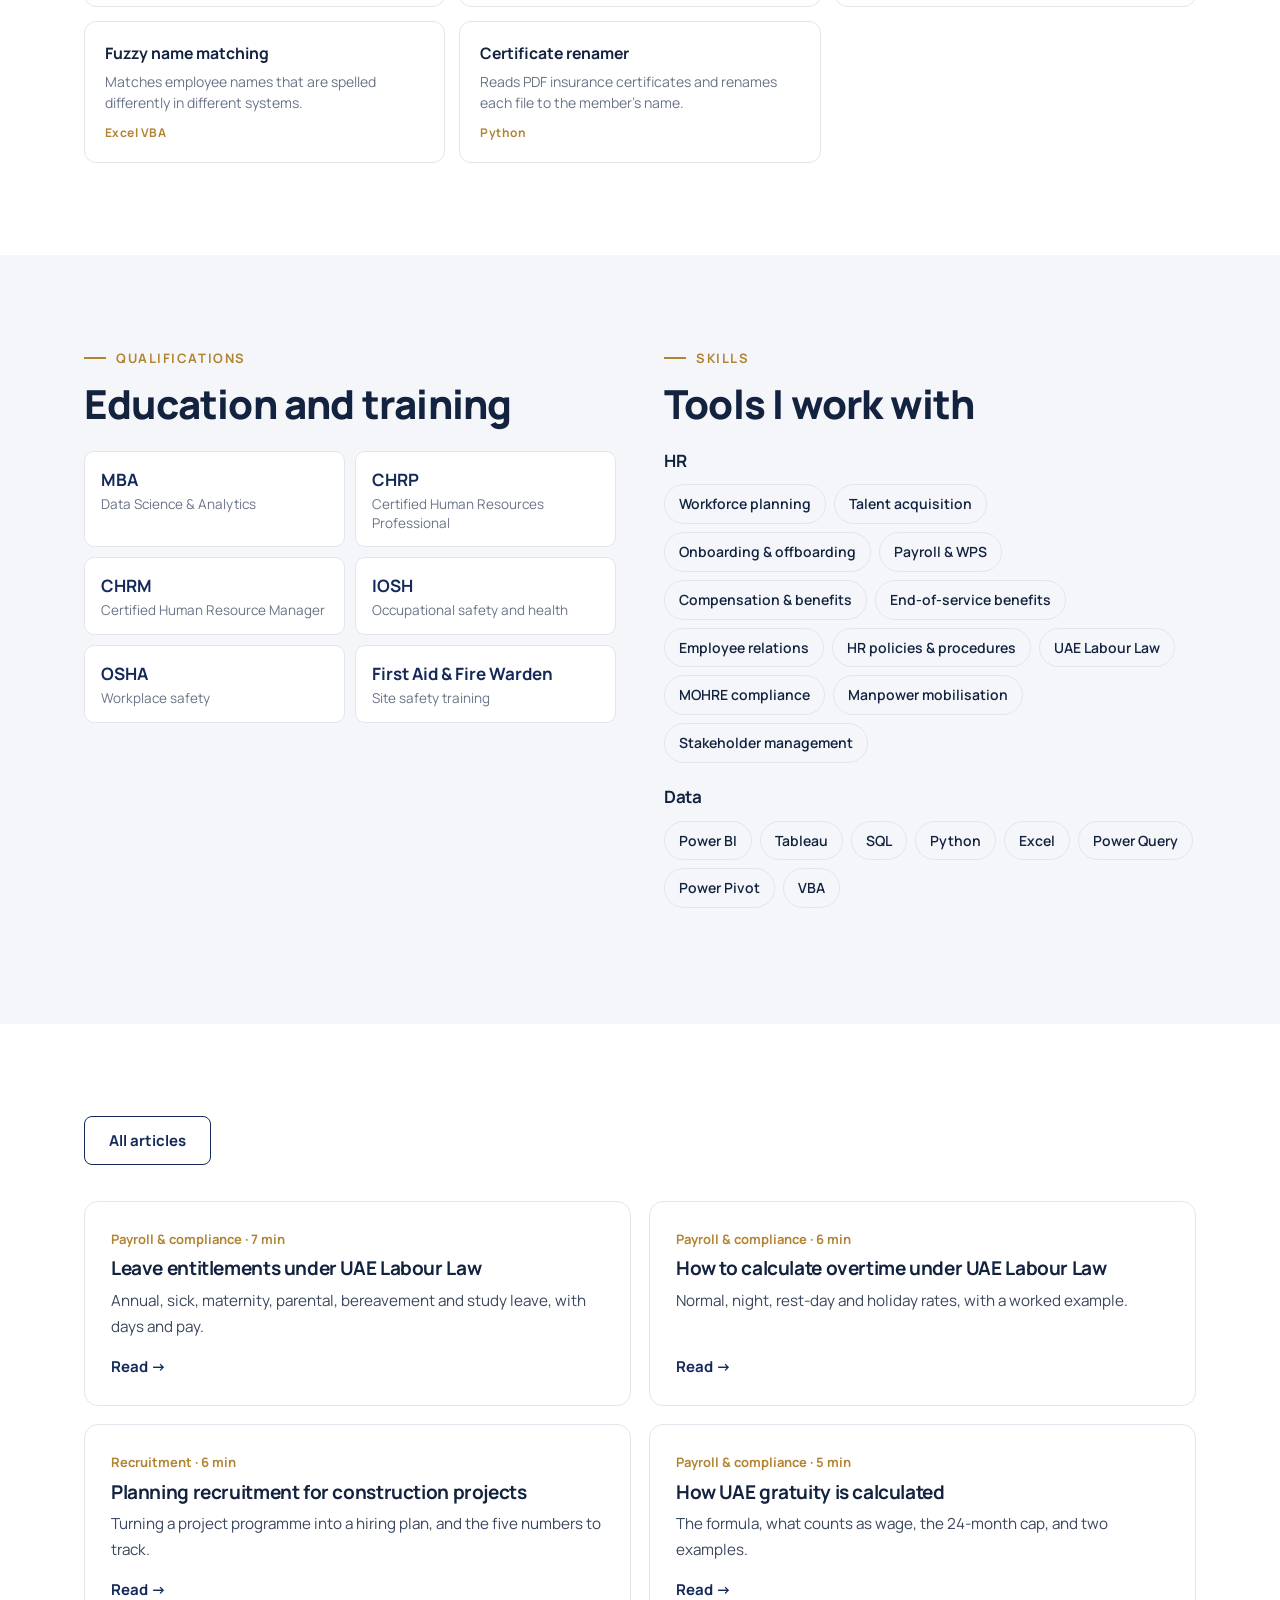
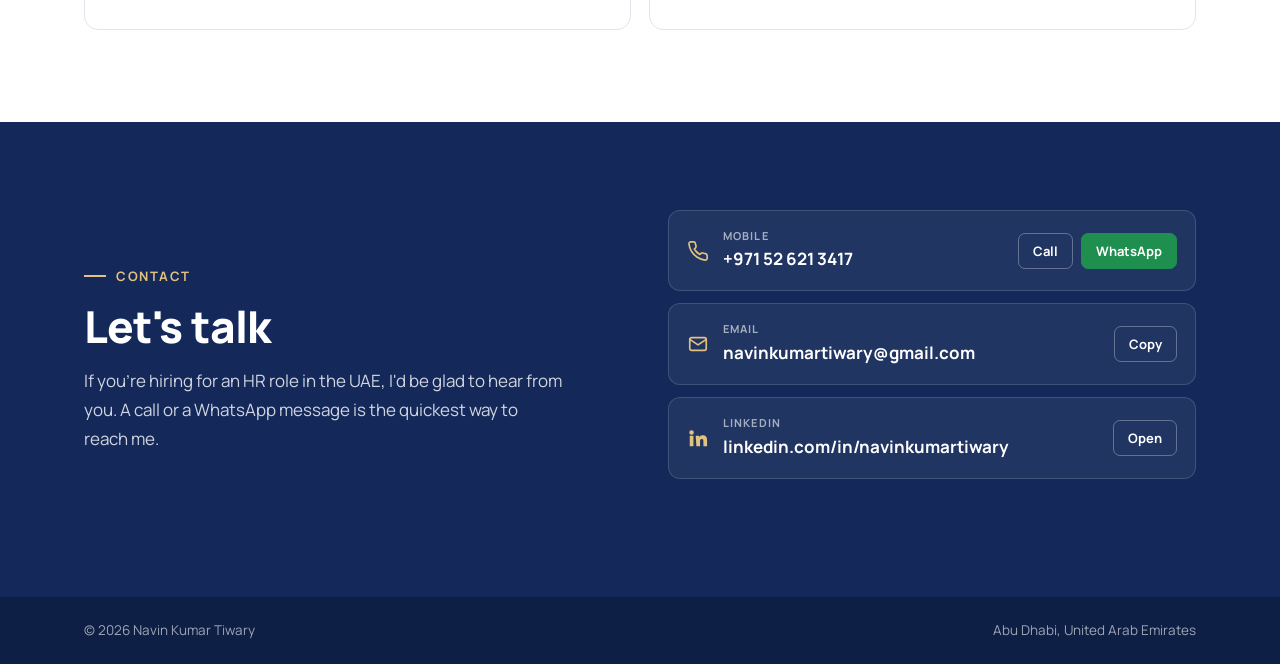
==== commit e6760719: "Add interactive HR analytics dashboard (sample data) Co-Authored-By: Claude Opus 5.5 <noreply@anthro" ====
--- a/index.html
+++ b/index.html
@@ -193,6 +193,8 @@
 .tool{background:#fff; border:1px solid var(--line); border-radius:12px; padding:18px 20px; display:flex; flex-direction:column; gap:4px}
 .tool b{color:var(--ink); font-size:.9844rem}
 .tool span{font-size:.875rem; color:var(--muted); line-height:1.5}
+.tool-link{text-decoration:none; transition:border-color .2s, box-shadow .2s}
+.tool-link:hover{border-color:var(--navy); box-shadow:var(--shadow)}
 .tool small{font-size:.75rem; font-weight:700; color:var(--gold); letter-spacing:.04em; margin-top:auto; padding-top:6px}
 
 /* credentials */
@@ -520,7 +522,7 @@
         <h3>Other things I've built</h3>
         <div class="tools">
           <div class="tool"><b>In-house HR system</b><span>Built in Python with 4 modules: employee records, payroll and WPS with gratuity, attendance and leave, and document and visa tracking.</span><small>Python</small></div>
-          <div class="tool"><b>HR analytics dashboards</b><span>Power BI dashboards and Python attrition analysis that track headcount, turnover and HR cost for management.</span><small>Power BI · Python</small></div>
+          <a class="tool tool-link" href="work/hr-analytics-dashboard.html"><b>HR analytics dashboard</b><span>An interactive dashboard I built in Python and Plotly: headcount, attrition, payroll cost, overtime and visa renewals, with filters by site and department.</span><small>Open live dashboard →</small></a>
           <div class="tool"><b>Onboarding and offboarding kit</b><span>A 32-slide UAE compliance induction, an offboarding form and a process flowchart aligned with UAE Labour Law.</span><small>HR process</small></div>
           <div class="tool"><b>Fuzzy name matching</b><span>Matches employee names that are spelled differently in different systems.</span><small>Excel VBA</small></div>
           <div class="tool"><b>Certificate renamer</b><span>Reads PDF insurance certificates and renames each file to the member's name.</span><small>Python</small></div>
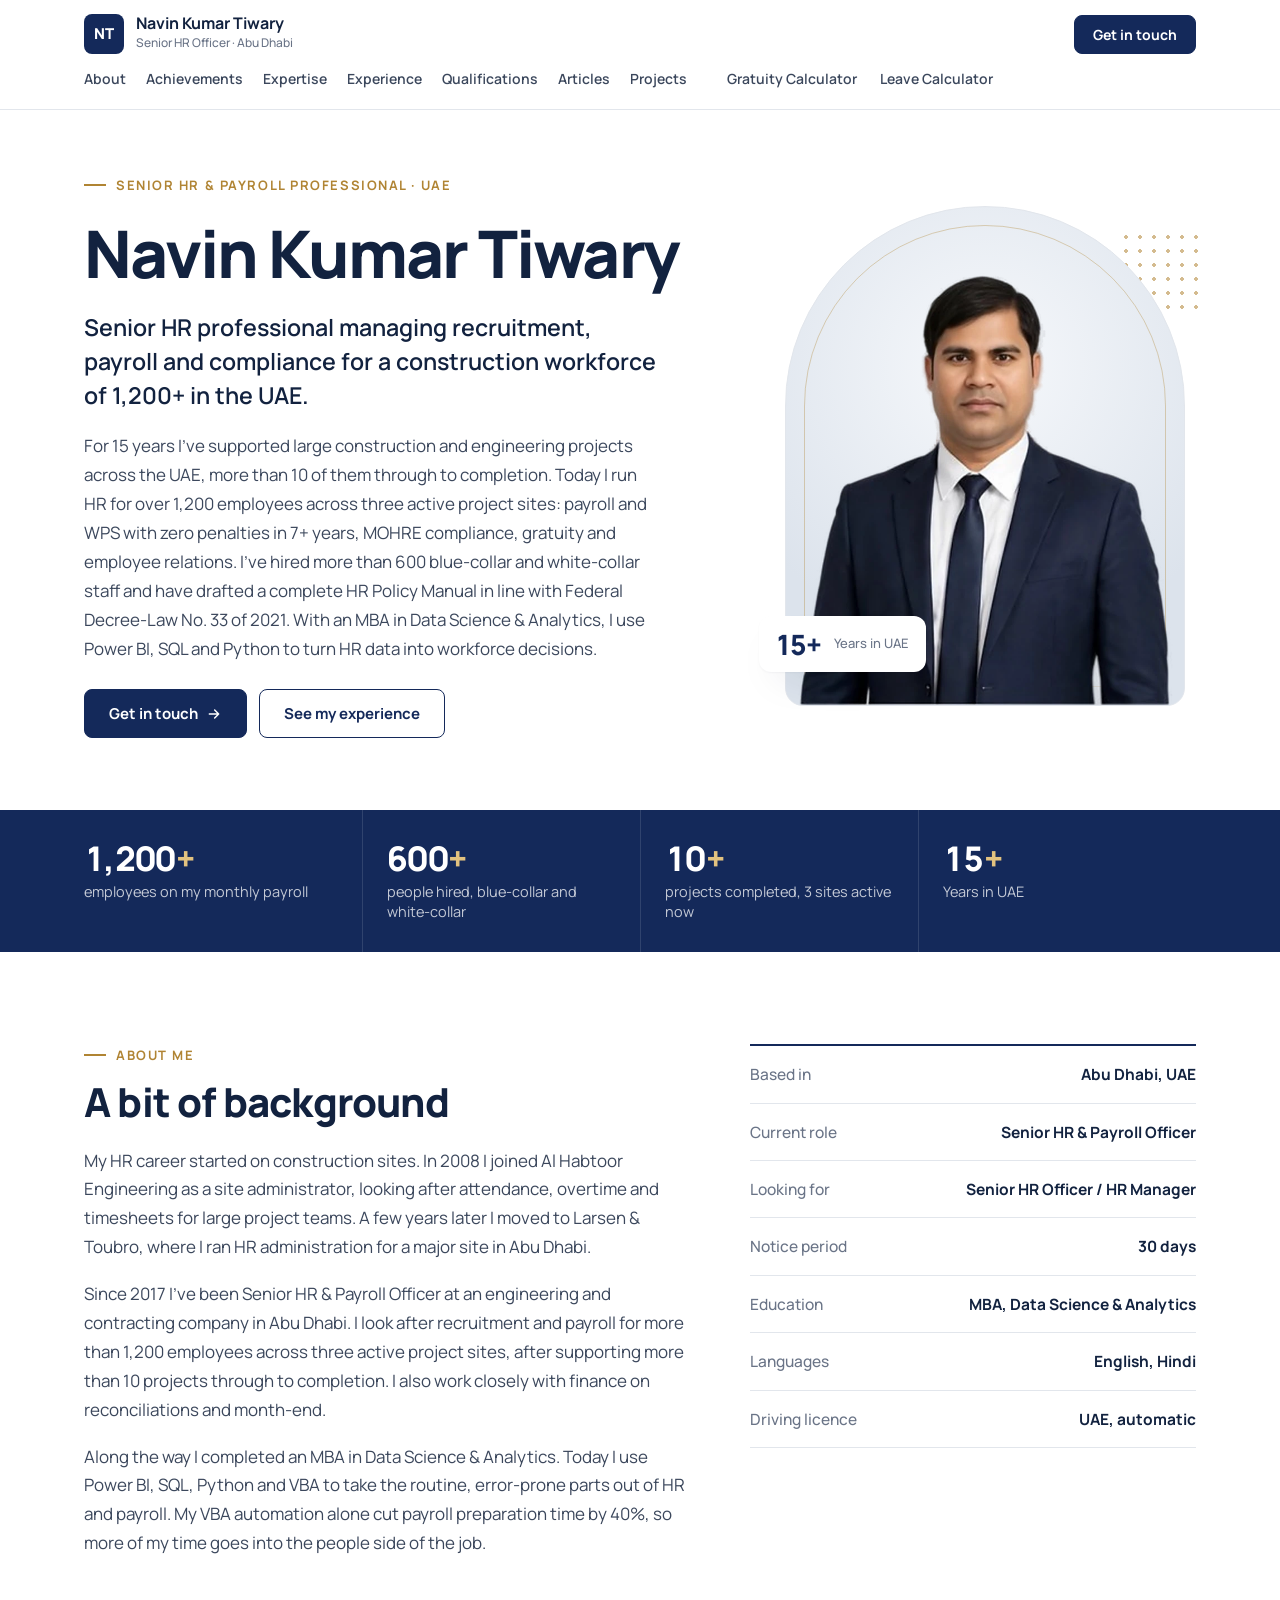
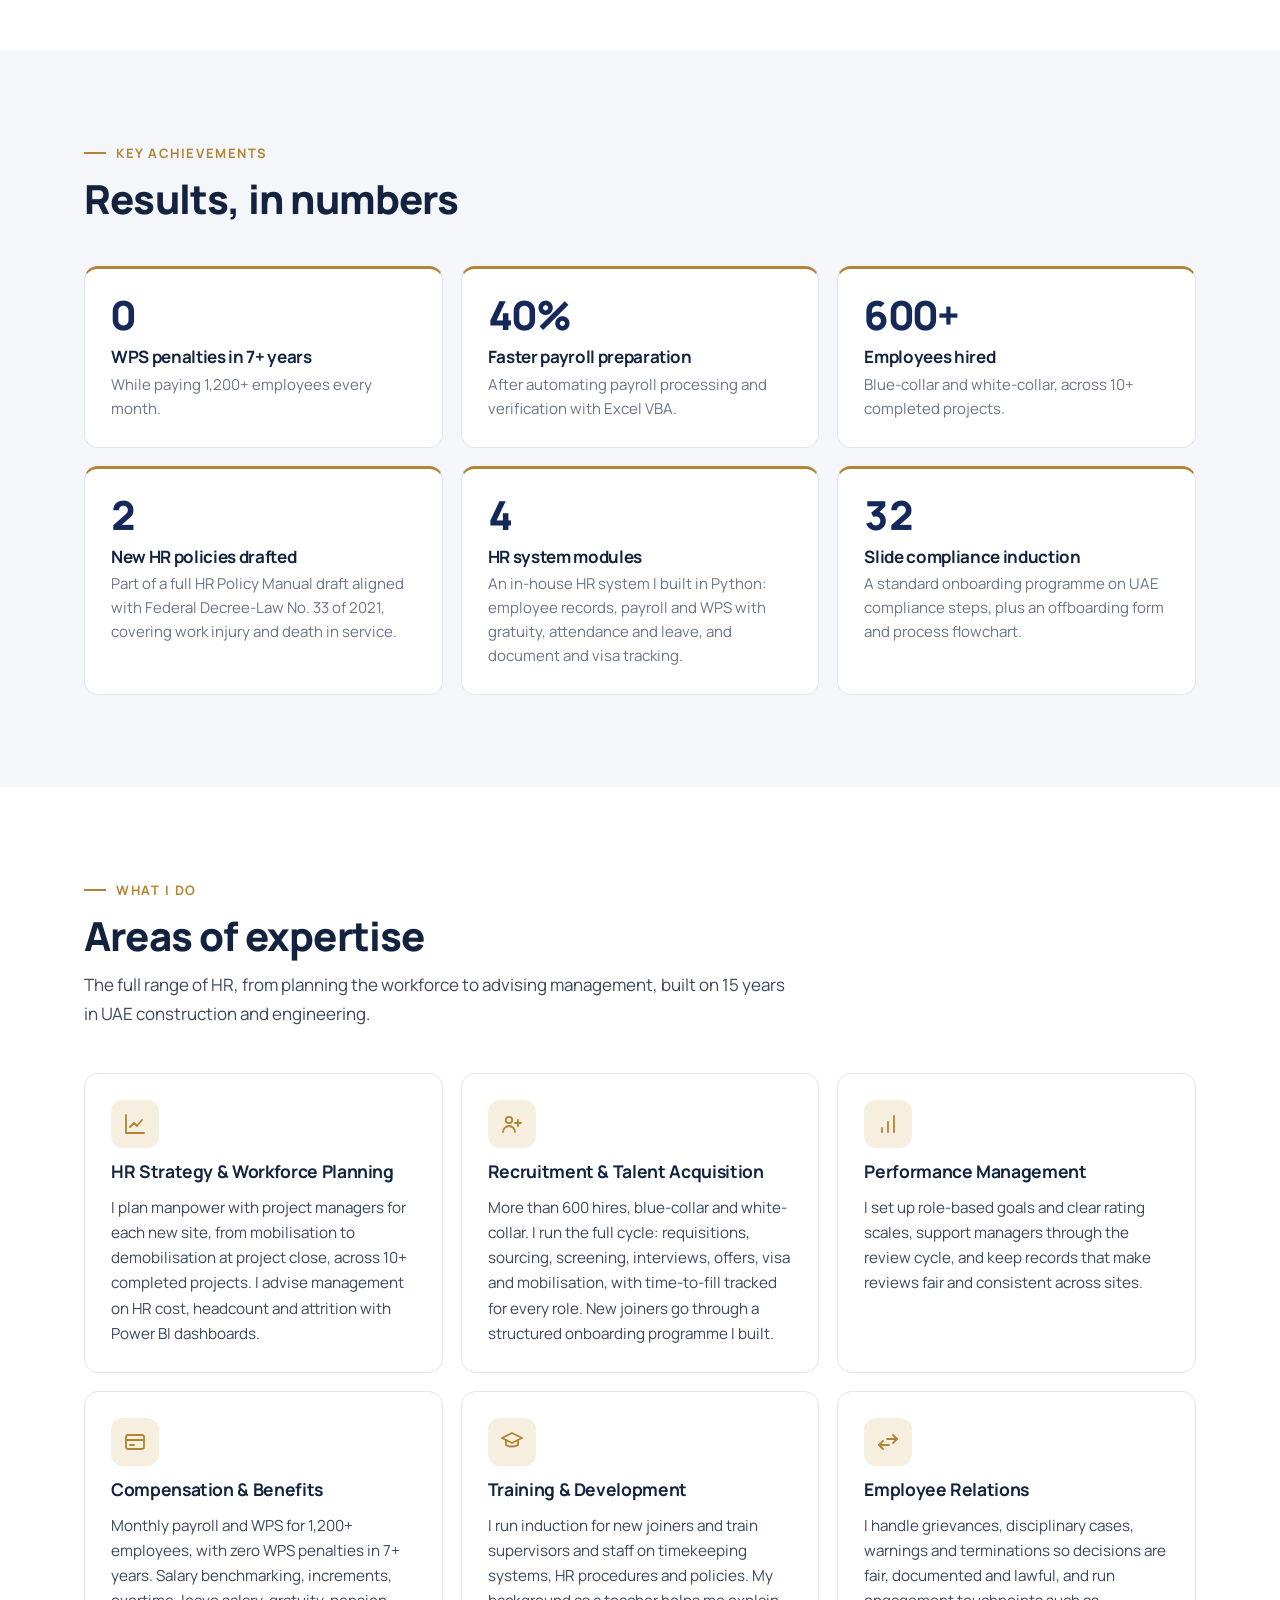
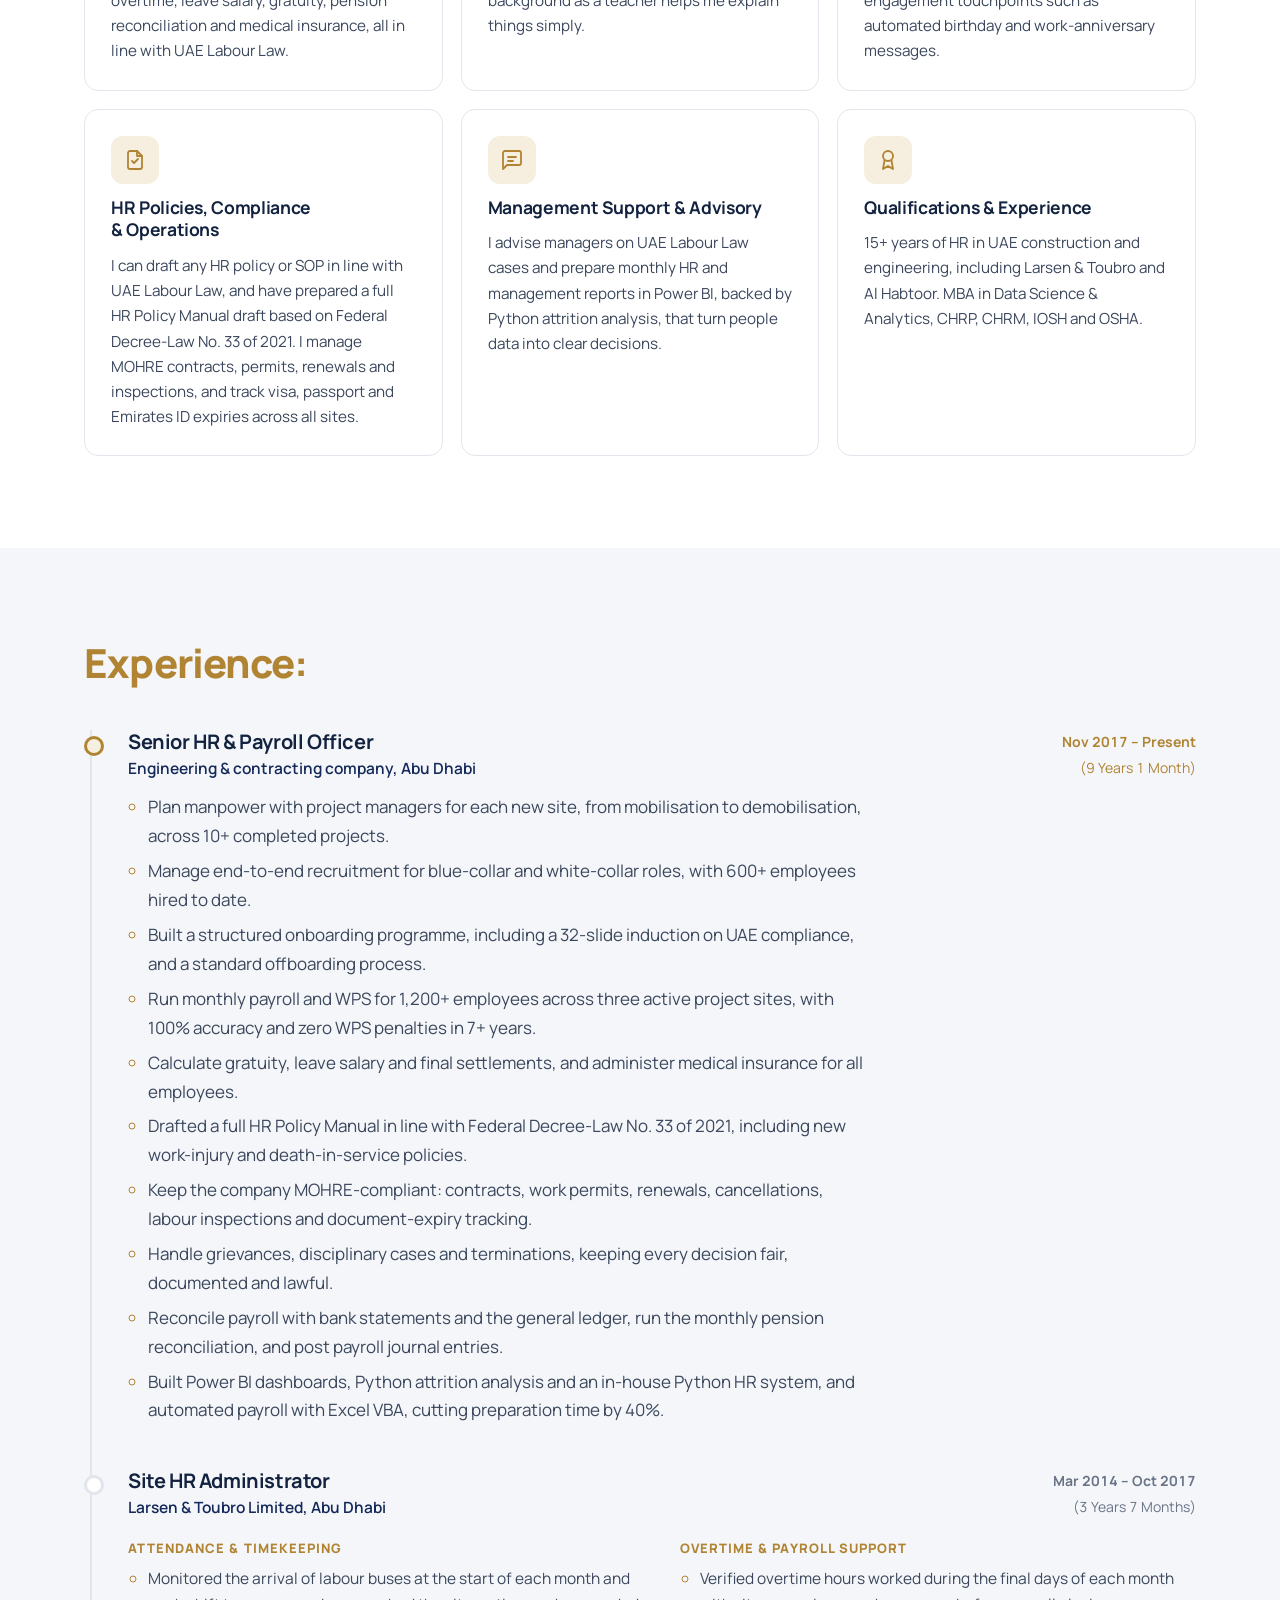
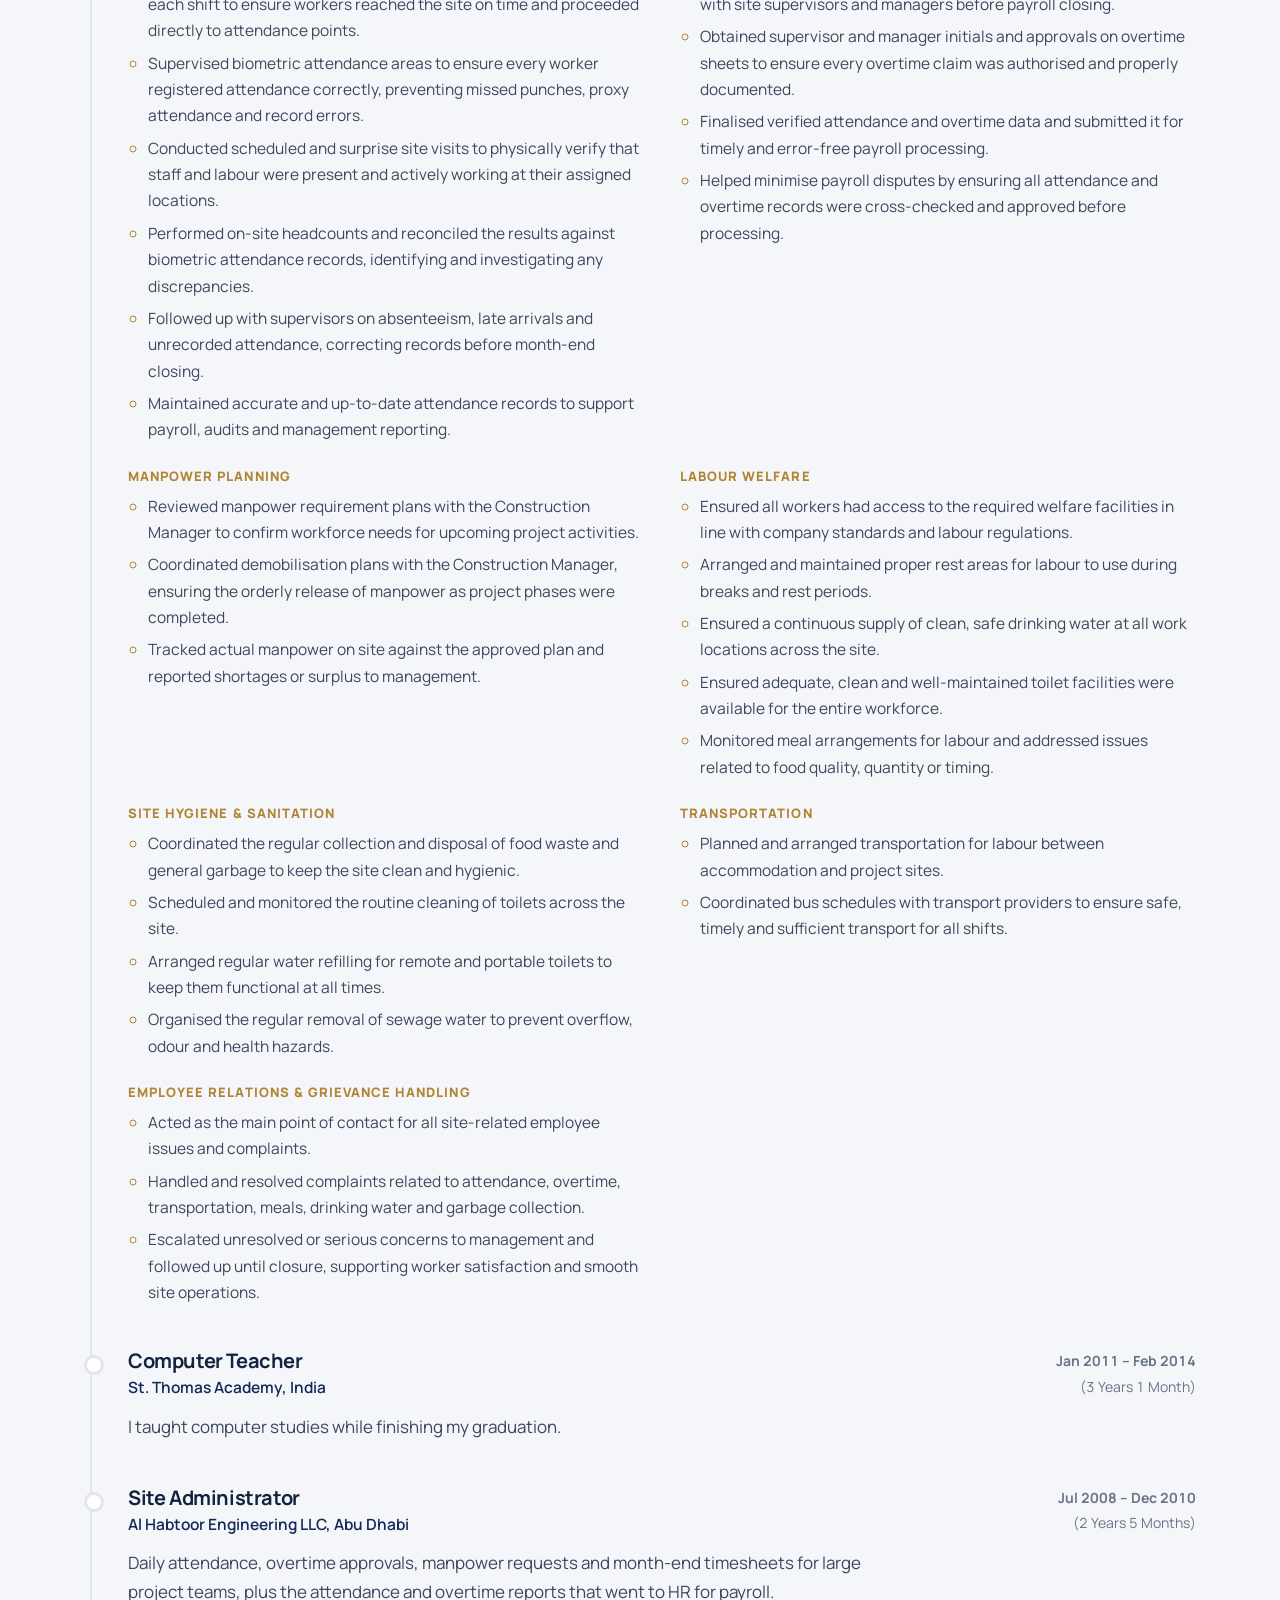
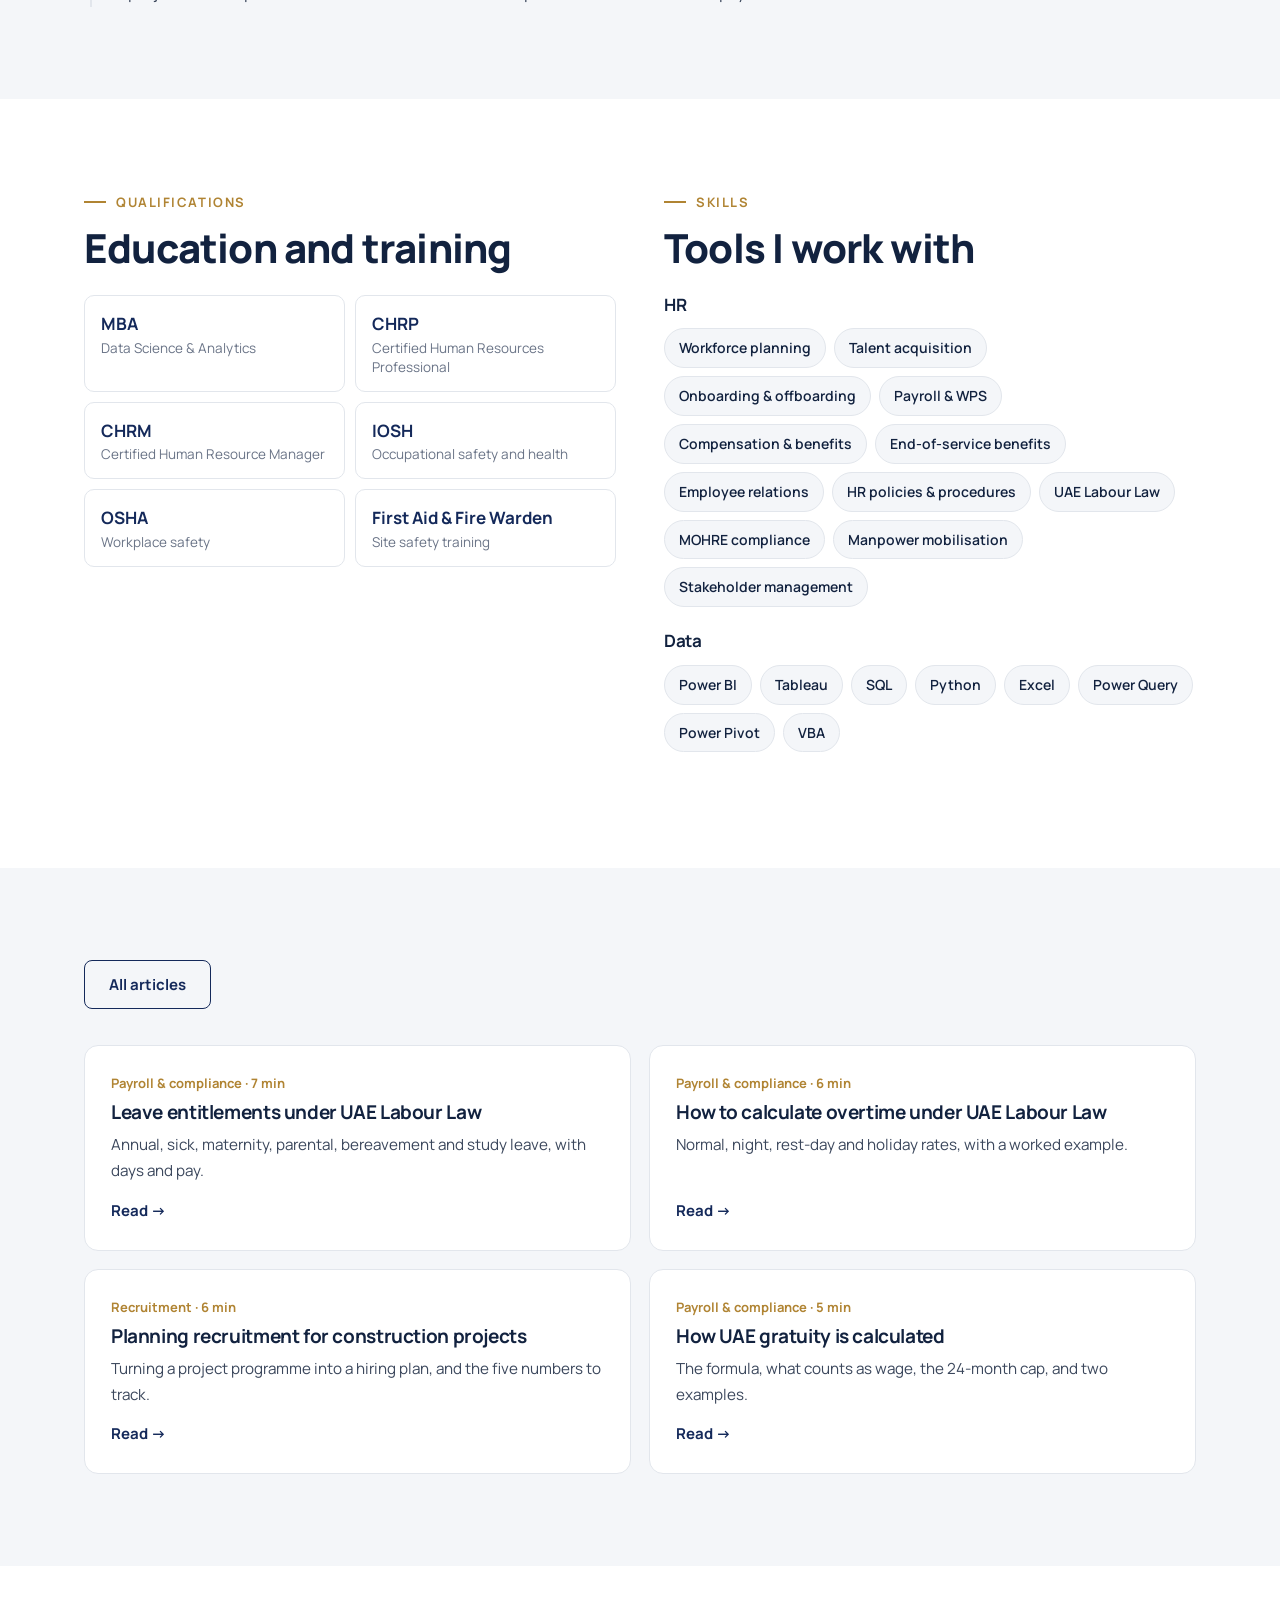
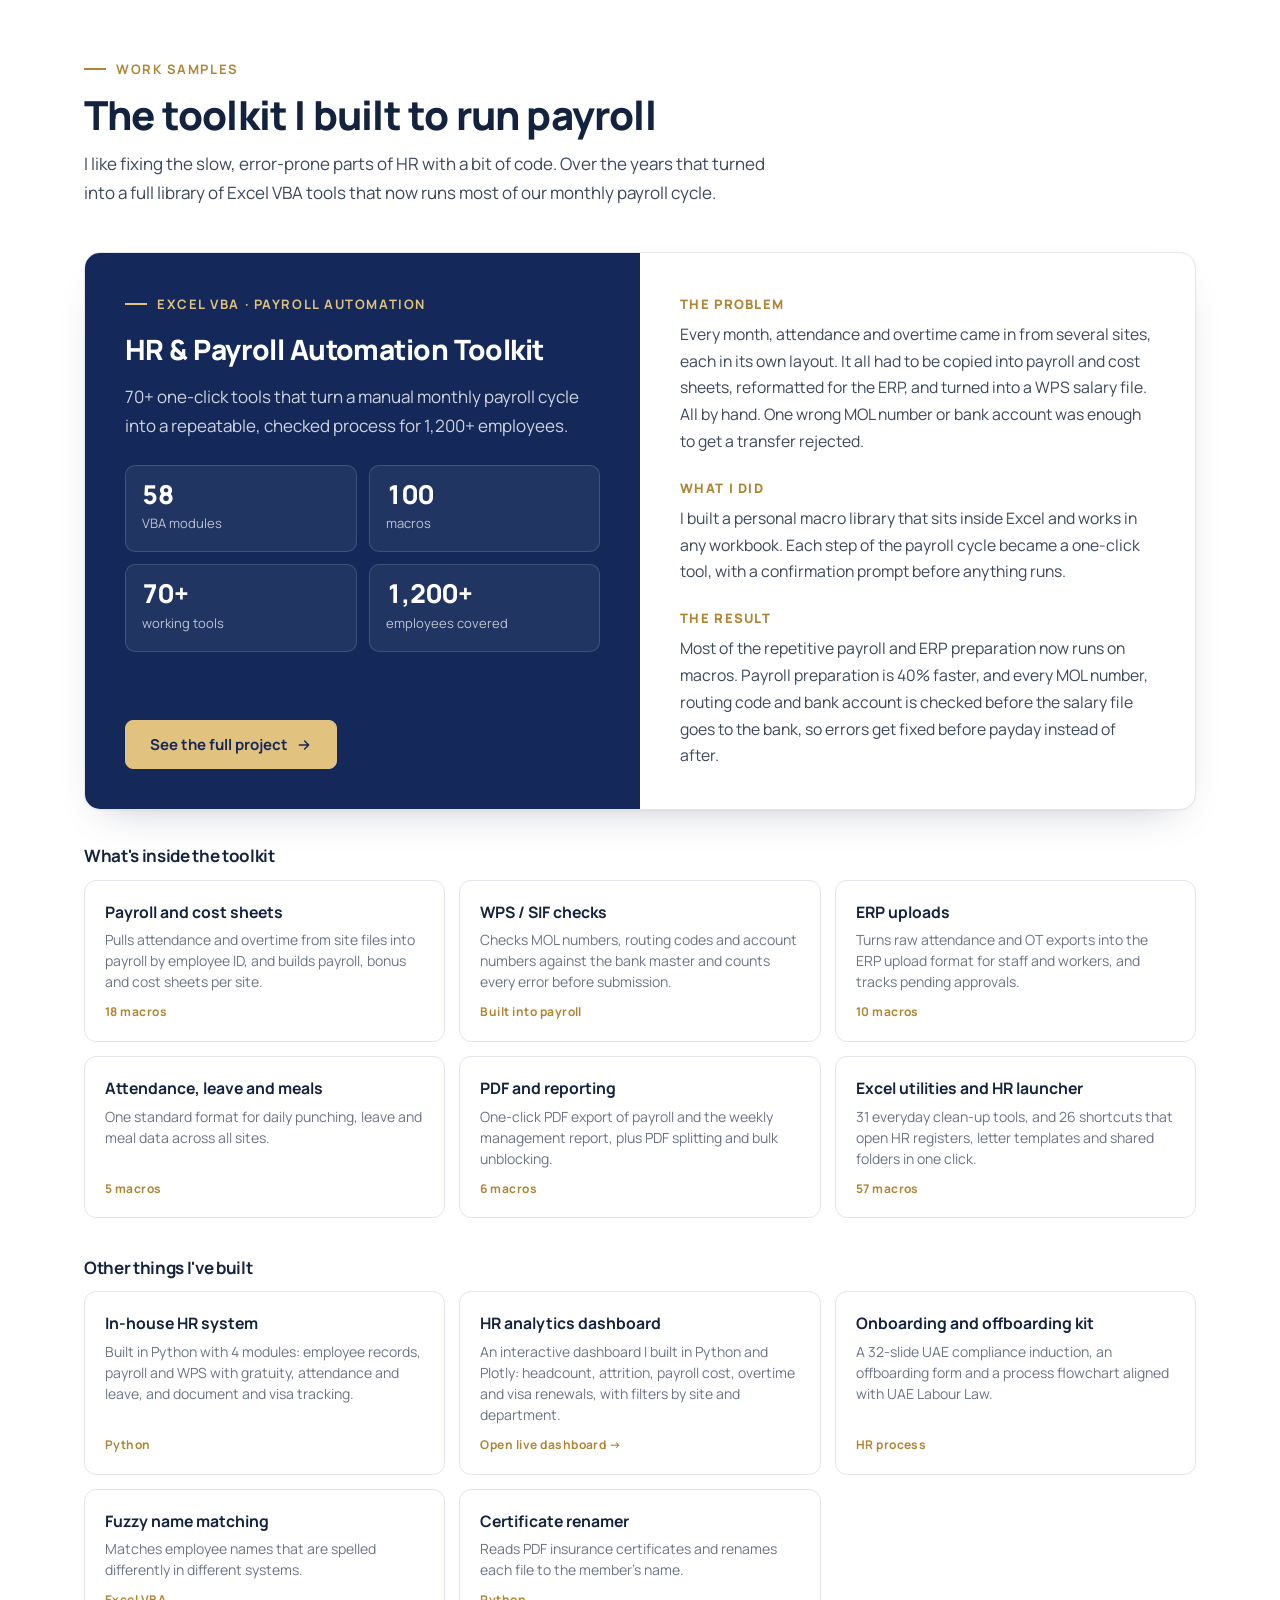
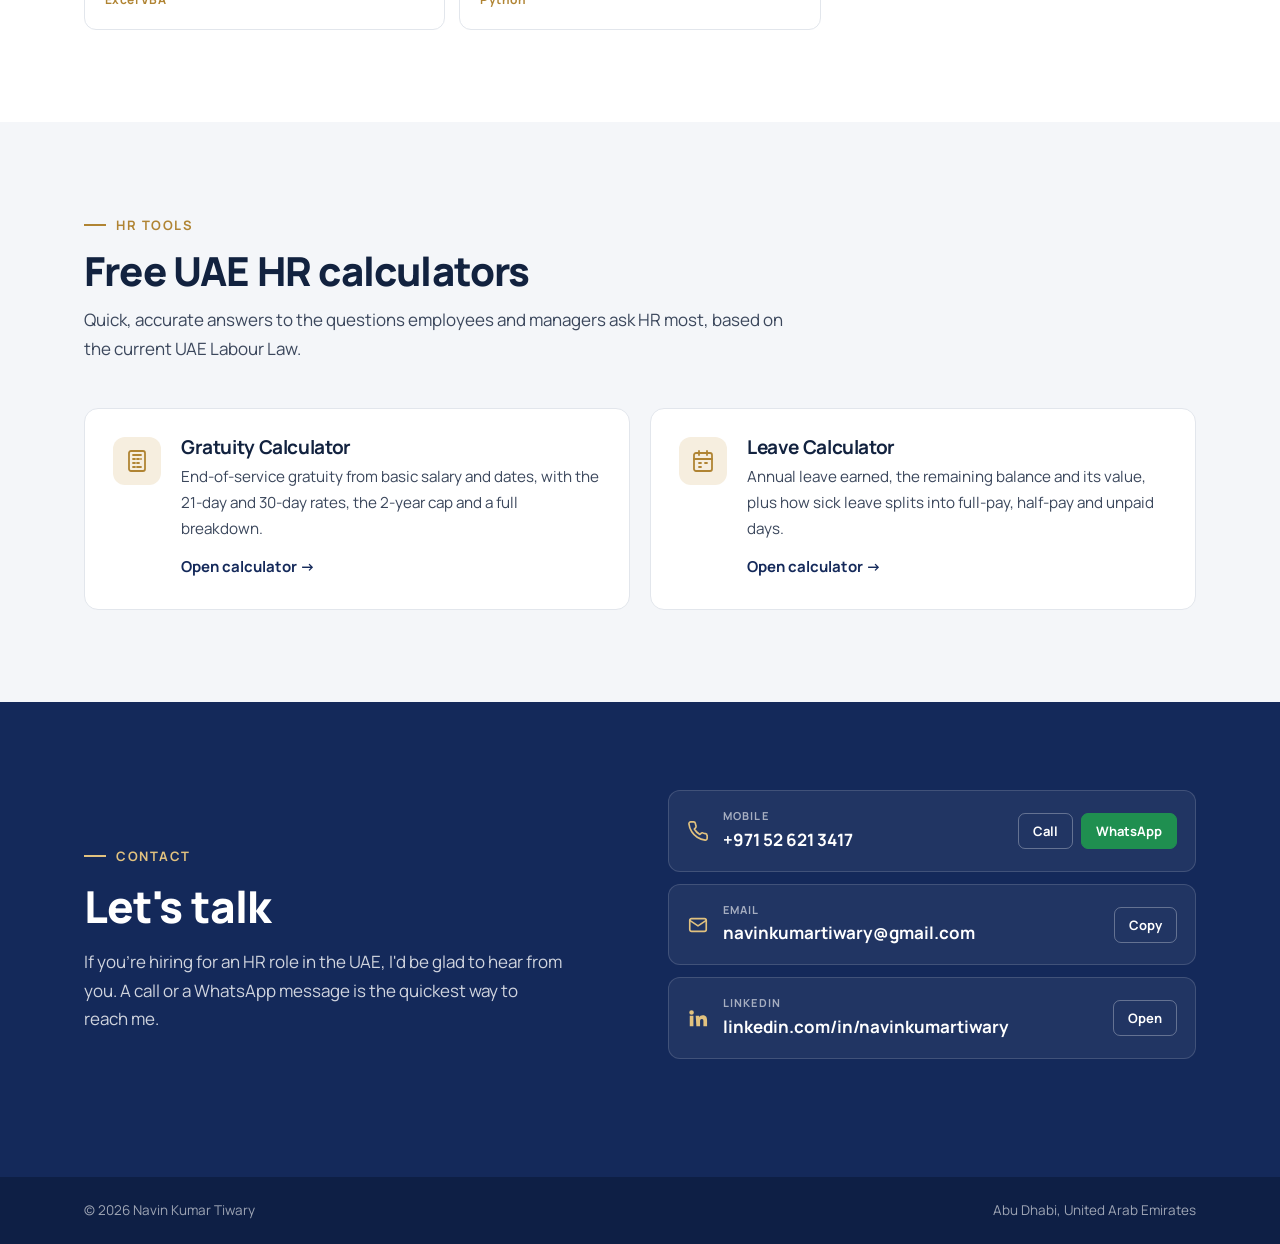
==== commit 82c6f55d: "Reorder sections, add HR Tools section and active menu highlighting Co-Authored-By: Claude Opus 5.5 " ====
--- a/index.html
+++ b/index.html
@@ -128,6 +128,16 @@
 .win b{font-size:2.5rem; font-weight:800; color:var(--navy); line-height:1; letter-spacing:-.02em; font-variant-numeric:tabular-nums}
 .win h3{font-size:1.0625rem; font-weight:700; margin-top:6px}
 .win p{font-size:.9375rem; color:var(--muted); line-height:1.6}
+.top nav > ul > li > a{position:relative; padding-block:6px}
+.top nav > ul > li > a.active{color:var(--navy)}
+.top nav > ul > li > a.active::after{content:""; position:absolute; left:0; right:0; bottom:-2px; height:2px; background:var(--gold); border-radius:2px}
+.htools{display:grid; grid-template-columns:repeat(2, minmax(0,1fr)); gap:20px}
+.htool{display:grid; grid-template-columns:auto minmax(0,1fr); gap:20px; align-items:start; padding:28px; border:1px solid var(--line); border-radius:14px; background:#fff; text-decoration:none; transition:border-color .2s, box-shadow .2s}
+.htool:hover{border-color:var(--navy); box-shadow:var(--shadow)}
+.htool h3{font-size:1.1875rem; font-weight:700; margin-bottom:6px}
+.htool p{font-size:.9531rem; margin-bottom:10px}
+.htool span{color:var(--navy); font-weight:700; font-size:.9375rem}
+section[id]{scroll-margin-top:80px}
 /* about */
 .about{display:grid; grid-template-columns:minmax(0,1.35fr) minmax(0,1fr); gap:64px; align-items:start}
 .about .text{display:flex; flex-direction:column; gap:18px}
@@ -284,6 +294,7 @@
 }
 @media (max-width: 560px){
   .tools{grid-template-columns:1fr}
+  .htools{grid-template-columns:1fr}
   .wins{grid-template-columns:1fr}
   .areas{grid-template-columns:1fr}
   .do-item{grid-template-columns:1fr; padding:24px}
@@ -302,13 +313,13 @@
     <nav aria-label="Sections">
       <ul>
         <li><a href="#about">About</a></li>
-        <li><a href="#experience">Experience</a></li>
         <li><a href="#achievements">Achievements</a></li>
         <li><a href="#work">Expertise</a></li>
+        <li><a href="#experience">Experience</a></li>
+        <li><a href="#credentials">Qualifications</a></li>
+        <li><a href="#writing">Articles</a></li>
         <li><a href="#built">Projects</a></li>
-        <li><a href="#credentials">Qualifications</a></li>
-        <li><a href="blog/index.html">Articles</a></li>
-        <li class="dd"><a href="tools/gratuity-calculator.html" class="dd-label" aria-haspopup="true">HR Tools <span aria-hidden="true">▾</span></a>
+        <li class="dd"><a href="#tools" class="dd-label" aria-haspopup="true">HR Tools <span aria-hidden="true">▾</span></a>
           <ul class="sub">
             <li><a href="tools/gratuity-calculator.html">Gratuity Calculator</a></li>
             <li><a href="tools/leave-calculator.html">Leave Calculator</a></li>
@@ -368,6 +379,73 @@
         <div><dt>Languages</dt><dd>English, Hindi</dd></div>
         <div><dt>Driving licence</dt><dd>UAE, automatic</dd></div>
       </dl>
+    </div>
+  </section>
+
+  <section class="section band" id="achievements">
+    <div class="wrap">
+      <div class="head"><p class="eyebrow">Key achievements</p><h2>Results, in numbers</h2></div>
+      <div class="wins">
+        <article class="win"><b>0</b><h3>WPS penalties in 7+ years</h3><p>While paying 1,200+ employees every month.</p></article>
+        <article class="win"><b>40%</b><h3>Faster payroll preparation</h3><p>After automating payroll processing and verification with Excel VBA.</p></article>
+        <article class="win"><b>600+</b><h3>Employees hired</h3><p>Blue-collar and white-collar, across 10+ completed projects.</p></article>
+        <article class="win"><b>2</b><h3>New HR policies drafted</h3><p>Part of a full HR Policy Manual draft aligned with Federal Decree-Law No. 33 of 2021, covering work injury and death in service.</p></article>
+        <article class="win"><b>4</b><h3>HR system modules</h3><p>An in-house HR system I built in Python: employee records, payroll and WPS with gratuity, attendance and leave, and document and visa tracking.</p></article>
+        <article class="win"><b>32</b><h3>Slide compliance induction</h3><p>A standard onboarding programme on UAE compliance steps, plus an offboarding form and process flowchart.</p></article>
+      </div>
+    </div>
+  </section>
+
+  <section class="section" id="work">
+    <div class="wrap">
+      <div class="head"><p class="eyebrow">What I do</p><h2>Areas of expertise</h2><p>The full range of HR, from planning the workforce to advising management, built on <span data-exp="years">14</span> years in UAE construction and engineering.</p></div>
+      <div class="areas">
+        <article class="area">
+          <div class="ico"><svg viewBox="0 0 24 24" fill="none" stroke="currentColor" stroke-width="1.8" stroke-linecap="round" stroke-linejoin="round" aria-hidden="true"><path d="M3 3v18h18"/><path d="m7 15 4-4 3 3 5-6"/></svg></div>
+          <h3>HR Strategy &amp; Workforce Planning</h3>
+          <p>I plan manpower with project managers for each new site, from mobilisation to demobilisation at project close, across 10+ completed projects. I advise management on HR cost, headcount and attrition with Power BI dashboards.</p>
+        </article>
+        <article class="area">
+          <div class="ico"><svg viewBox="0 0 24 24" fill="none" stroke="currentColor" stroke-width="1.8" stroke-linecap="round" stroke-linejoin="round" aria-hidden="true"><circle cx="9" cy="8" r="3.2"/><path d="M3 20c0-3.3 2.7-6 6-6s6 2.7 6 6"/><path d="M18 8v6M15 11h6"/></svg></div>
+          <h3>Recruitment &amp; Talent Acquisition</h3>
+          <p>More than 600 hires, blue-collar and white-collar. I run the full cycle: requisitions, sourcing, screening, interviews, offers, visa and mobilisation, with time-to-fill tracked for every role. New joiners go through a structured onboarding programme I built.</p>
+        </article>
+        <article class="area">
+          <div class="ico"><svg viewBox="0 0 24 24" fill="none" stroke="currentColor" stroke-width="1.8" stroke-linecap="round" stroke-linejoin="round" aria-hidden="true"><path d="M12 20V10M18 20V4M6 20v-4"/></svg></div>
+          <h3>Performance Management</h3>
+          <p>I set up role-based goals and clear rating scales, support managers through the review cycle, and keep records that make reviews fair and consistent across sites.</p>
+        </article>
+        <article class="area">
+          <div class="ico"><svg viewBox="0 0 24 24" fill="none" stroke="currentColor" stroke-width="1.8" stroke-linecap="round" stroke-linejoin="round" aria-hidden="true"><rect x="3" y="5" width="18" height="14" rx="2"/><path d="M3 10h18M7 15h4"/></svg></div>
+          <h3>Compensation &amp; Benefits</h3>
+          <p>Monthly payroll and WPS for 1,200+ employees, with zero WPS penalties in 7+ years. Salary benchmarking, increments, overtime, leave salary, gratuity, pension reconciliation and medical insurance, all in line with UAE Labour Law.</p>
+        </article>
+        <article class="area">
+          <div class="ico"><svg viewBox="0 0 24 24" fill="none" stroke="currentColor" stroke-width="1.8" stroke-linecap="round" stroke-linejoin="round" aria-hidden="true"><path d="M2 8l10-5 10 5-10 5z"/><path d="M6 10v5c3 2 9 2 12 0v-5"/></svg></div>
+          <h3>Training &amp; Development</h3>
+          <p>I run induction for new joiners and train supervisors and staff on timekeeping systems, HR procedures and policies. My background as a teacher helps me explain things simply.</p>
+        </article>
+        <article class="area">
+          <div class="ico"><svg viewBox="0 0 24 24" fill="none" stroke="currentColor" stroke-width="1.8" stroke-linecap="round" stroke-linejoin="round" aria-hidden="true"><path d="M7 11l-4 4 4 4"/><path d="M17 13l4-4-4-4"/><path d="M3 15h10M21 9H11"/></svg></div>
+          <h3>Employee Relations</h3>
+          <p>I handle grievances, disciplinary cases, warnings and terminations so decisions are fair, documented and lawful, and run engagement touchpoints such as automated birthday and work-anniversary messages.</p>
+        </article>
+        <article class="area">
+          <div class="ico"><svg viewBox="0 0 24 24" fill="none" stroke="currentColor" stroke-width="1.8" stroke-linecap="round" stroke-linejoin="round" aria-hidden="true"><path d="M14 3H7a2 2 0 0 0-2 2v14a2 2 0 0 0 2 2h10a2 2 0 0 0 2-2V8z"/><path d="M14 3v5h5M9 13l2 2 4-4"/></svg></div>
+          <h3>HR Policies, Compliance &amp; Operations</h3>
+          <p>I can draft any HR policy or SOP in line with UAE Labour Law, and have prepared a full HR Policy Manual draft based on Federal Decree-Law No. 33 of 2021. I manage MOHRE contracts, permits, renewals and inspections, and track visa, passport and Emirates ID expiries across all sites.</p>
+        </article>
+        <article class="area">
+          <div class="ico"><svg viewBox="0 0 24 24" fill="none" stroke="currentColor" stroke-width="1.8" stroke-linecap="round" stroke-linejoin="round" aria-hidden="true"><path d="M21 15a2 2 0 0 1-2 2H7l-4 4V5a2 2 0 0 1 2-2h14a2 2 0 0 1 2 2z"/><path d="M8 9h8M8 13h5"/></svg></div>
+          <h3>Management Support &amp; Advisory</h3>
+          <p>I advise managers on UAE Labour Law cases and prepare monthly HR and management reports in Power BI, backed by Python attrition analysis, that turn people data into clear decisions.</p>
+        </article>
+        <article class="area">
+          <div class="ico"><svg viewBox="0 0 24 24" fill="none" stroke="currentColor" stroke-width="1.8" stroke-linecap="round" stroke-linejoin="round" aria-hidden="true"><circle cx="12" cy="8" r="5"/><path d="M8.5 12.5 7 21l5-3 5 3-1.5-8.5"/></svg></div>
+          <h3>Qualifications &amp; Experience</h3>
+          <p><span data-exp="plus">14+</span> years of HR in UAE construction and engineering, including Larsen &amp; Toubro and Al Habtoor. MBA in Data Science &amp; Analytics, CHRP, CHRM, IOSH and OSHA.</p>
+        </article>
+      </div>
     </div>
   </section>
 
@@ -414,69 +492,40 @@
     </div>
   </section>
 
-  <section class="section" id="achievements">
-    <div class="wrap">
-      <div class="head"><p class="eyebrow">Key achievements</p><h2>Results, in numbers</h2></div>
-      <div class="wins">
-        <article class="win"><b>0</b><h3>WPS penalties in 7+ years</h3><p>While paying 1,200+ employees every month.</p></article>
-        <article class="win"><b>40%</b><h3>Faster payroll preparation</h3><p>After automating payroll processing and verification with Excel VBA.</p></article>
-        <article class="win"><b>600+</b><h3>Employees hired</h3><p>Blue-collar and white-collar, across 10+ completed projects.</p></article>
-        <article class="win"><b>2</b><h3>New HR policies drafted</h3><p>Part of a full HR Policy Manual draft aligned with Federal Decree-Law No. 33 of 2021, covering work injury and death in service.</p></article>
-        <article class="win"><b>4</b><h3>HR system modules</h3><p>An in-house HR system I built in Python: employee records, payroll and WPS with gratuity, attendance and leave, and document and visa tracking.</p></article>
-        <article class="win"><b>32</b><h3>Slide compliance induction</h3><p>A standard onboarding programme on UAE compliance steps, plus an offboarding form and process flowchart.</p></article>
-      </div>
-    </div>
-  </section>
-
-  <section class="section band" id="work">
-    <div class="wrap">
-      <div class="head"><p class="eyebrow">What I do</p><h2>Areas of expertise</h2><p>The full range of HR, from planning the workforce to advising management, built on <span data-exp="years">14</span> years in UAE construction and engineering.</p></div>
-      <div class="areas">
-        <article class="area">
-          <div class="ico"><svg viewBox="0 0 24 24" fill="none" stroke="currentColor" stroke-width="1.8" stroke-linecap="round" stroke-linejoin="round" aria-hidden="true"><path d="M3 3v18h18"/><path d="m7 15 4-4 3 3 5-6"/></svg></div>
-          <h3>HR Strategy &amp; Workforce Planning</h3>
-          <p>I plan manpower with project managers for each new site, from mobilisation to demobilisation at project close, across 10+ completed projects. I advise management on HR cost, headcount and attrition with Power BI dashboards.</p>
-        </article>
-        <article class="area">
-          <div class="ico"><svg viewBox="0 0 24 24" fill="none" stroke="currentColor" stroke-width="1.8" stroke-linecap="round" stroke-linejoin="round" aria-hidden="true"><circle cx="9" cy="8" r="3.2"/><path d="M3 20c0-3.3 2.7-6 6-6s6 2.7 6 6"/><path d="M18 8v6M15 11h6"/></svg></div>
-          <h3>Recruitment &amp; Talent Acquisition</h3>
-          <p>More than 600 hires, blue-collar and white-collar. I run the full cycle: requisitions, sourcing, screening, interviews, offers, visa and mobilisation, with time-to-fill tracked for every role. New joiners go through a structured onboarding programme I built.</p>
-        </article>
-        <article class="area">
-          <div class="ico"><svg viewBox="0 0 24 24" fill="none" stroke="currentColor" stroke-width="1.8" stroke-linecap="round" stroke-linejoin="round" aria-hidden="true"><path d="M12 20V10M18 20V4M6 20v-4"/></svg></div>
-          <h3>Performance Management</h3>
-          <p>I set up role-based goals and clear rating scales, support managers through the review cycle, and keep records that make reviews fair and consistent across sites.</p>
-        </article>
-        <article class="area">
-          <div class="ico"><svg viewBox="0 0 24 24" fill="none" stroke="currentColor" stroke-width="1.8" stroke-linecap="round" stroke-linejoin="round" aria-hidden="true"><rect x="3" y="5" width="18" height="14" rx="2"/><path d="M3 10h18M7 15h4"/></svg></div>
-          <h3>Compensation &amp; Benefits</h3>
-          <p>Monthly payroll and WPS for 1,200+ employees, with zero WPS penalties in 7+ years. Salary benchmarking, increments, overtime, leave salary, gratuity, pension reconciliation and medical insurance, all in line with UAE Labour Law.</p>
-        </article>
-        <article class="area">
-          <div class="ico"><svg viewBox="0 0 24 24" fill="none" stroke="currentColor" stroke-width="1.8" stroke-linecap="round" stroke-linejoin="round" aria-hidden="true"><path d="M2 8l10-5 10 5-10 5z"/><path d="M6 10v5c3 2 9 2 12 0v-5"/></svg></div>
-          <h3>Training &amp; Development</h3>
-          <p>I run induction for new joiners and train supervisors and staff on timekeeping systems, HR procedures and policies. My background as a teacher helps me explain things simply.</p>
-        </article>
-        <article class="area">
-          <div class="ico"><svg viewBox="0 0 24 24" fill="none" stroke="currentColor" stroke-width="1.8" stroke-linecap="round" stroke-linejoin="round" aria-hidden="true"><path d="M7 11l-4 4 4 4"/><path d="M17 13l4-4-4-4"/><path d="M3 15h10M21 9H11"/></svg></div>
-          <h3>Employee Relations</h3>
-          <p>I handle grievances, disciplinary cases, warnings and terminations so decisions are fair, documented and lawful, and run engagement touchpoints such as automated birthday and work-anniversary messages.</p>
-        </article>
-        <article class="area">
-          <div class="ico"><svg viewBox="0 0 24 24" fill="none" stroke="currentColor" stroke-width="1.8" stroke-linecap="round" stroke-linejoin="round" aria-hidden="true"><path d="M14 3H7a2 2 0 0 0-2 2v14a2 2 0 0 0 2 2h10a2 2 0 0 0 2-2V8z"/><path d="M14 3v5h5M9 13l2 2 4-4"/></svg></div>
-          <h3>HR Policies, Compliance &amp; Operations</h3>
-          <p>I can draft any HR policy or SOP in line with UAE Labour Law, and have prepared a full HR Policy Manual draft based on Federal Decree-Law No. 33 of 2021. I manage MOHRE contracts, permits, renewals and inspections, and track visa, passport and Emirates ID expiries across all sites.</p>
-        </article>
-        <article class="area">
-          <div class="ico"><svg viewBox="0 0 24 24" fill="none" stroke="currentColor" stroke-width="1.8" stroke-linecap="round" stroke-linejoin="round" aria-hidden="true"><path d="M21 15a2 2 0 0 1-2 2H7l-4 4V5a2 2 0 0 1 2-2h14a2 2 0 0 1 2 2z"/><path d="M8 9h8M8 13h5"/></svg></div>
-          <h3>Management Support &amp; Advisory</h3>
-          <p>I advise managers on UAE Labour Law cases and prepare monthly HR and management reports in Power BI, backed by Python attrition analysis, that turn people data into clear decisions.</p>
-        </article>
-        <article class="area">
-          <div class="ico"><svg viewBox="0 0 24 24" fill="none" stroke="currentColor" stroke-width="1.8" stroke-linecap="round" stroke-linejoin="round" aria-hidden="true"><circle cx="12" cy="8" r="5"/><path d="M8.5 12.5 7 21l5-3 5 3-1.5-8.5"/></svg></div>
-          <h3>Qualifications &amp; Experience</h3>
-          <p><span data-exp="plus">14+</span> years of HR in UAE construction and engineering, including Larsen &amp; Toubro and Al Habtoor. MBA in Data Science &amp; Analytics, CHRP, CHRM, IOSH and OSHA.</p>
-        </article>
+  <section class="section" id="credentials">
+    <div class="wrap creds">
+      <div>
+        <div class="head" style="margin-bottom:24px"><p class="eyebrow">Qualifications</p><h2>Education and training</h2></div>
+        <ul class="cert-list">
+          <li><b>MBA</b><span>Data Science &amp; Analytics</span></li>
+          <li><b>CHRP</b><span>Certified Human Resources Professional</span></li>
+          <li><b>CHRM</b><span>Certified Human Resource Manager</span></li>
+          <li><b>IOSH</b><span>Occupational safety and health</span></li>
+          <li><b>OSHA</b><span>Workplace safety</span></li>
+          <li><b>First Aid &amp; Fire Warden</b><span>Site safety training</span></li>
+        </ul>
+      </div>
+      <div>
+        <div class="head" style="margin-bottom:24px"><p class="eyebrow">Skills</p><h2>Tools I work with</h2></div>
+        <h3>HR</h3>
+        <ul class="chips"><li>Workforce planning</li><li>Talent acquisition</li><li>Onboarding &amp; offboarding</li><li>Payroll &amp; WPS</li><li>Compensation &amp; benefits</li><li>End-of-service benefits</li><li>Employee relations</li><li>HR policies &amp; procedures</li><li>UAE Labour Law</li><li>MOHRE compliance</li><li>Manpower mobilisation</li><li>Stakeholder management</li></ul>
+        <h3>Data</h3>
+        <ul class="chips"><li>Power BI</li><li>Tableau</li><li>SQL</li><li>Python</li><li>Excel</li><li>Power Query</li><li>Power Pivot</li><li>VBA</li></ul>
+      </div>
+    </div>
+  </section>
+
+  <section class="section band" id="writing">
+    <div class="wrap">
+      <div class="head-row only-btn">
+        
+        <a class="btn btn-ghost" href="blog/index.html">All articles</a>
+      </div>
+      <div class="arts">
+        <a class="art" href="blog/uae-leave-entitlements.html"><small>Payroll &amp; compliance · 7 min</small><h3>Leave entitlements under UAE Labour Law</h3><p>Annual, sick, maternity, parental, bereavement and study leave, with days and pay.</p><span>Read →</span></a>
+        <a class="art" href="blog/uae-overtime-calculation.html"><small>Payroll &amp; compliance · 6 min</small><h3>How to calculate overtime under UAE Labour Law</h3><p>Normal, night, rest-day and holiday rates, with a worked example.</p><span>Read →</span></a>
+        <a class="art" href="blog/recruitment-planning-construction.html"><small>Recruitment · 6 min</small><h3>Planning recruitment for construction projects</h3><p>Turning a project programme into a hiring plan, and the five numbers to track.</p><span>Read →</span></a>
+        <a class="art" href="blog/uae-gratuity-guide.html"><small>Payroll &amp; compliance · 5 min</small><h3>How UAE gratuity is calculated</h3><p>The formula, what counts as wage, the 24-month cap, and two examples.</p><span>Read →</span></a>
       </div>
     </div>
   </section>
@@ -532,40 +581,18 @@
     </div>
   </section>
 
-  <section class="section band" id="credentials">
-    <div class="wrap creds">
-      <div>
-        <div class="head" style="margin-bottom:24px"><p class="eyebrow">Qualifications</p><h2>Education and training</h2></div>
-        <ul class="cert-list">
-          <li><b>MBA</b><span>Data Science &amp; Analytics</span></li>
-          <li><b>CHRP</b><span>Certified Human Resources Professional</span></li>
-          <li><b>CHRM</b><span>Certified Human Resource Manager</span></li>
-          <li><b>IOSH</b><span>Occupational safety and health</span></li>
-          <li><b>OSHA</b><span>Workplace safety</span></li>
-          <li><b>First Aid &amp; Fire Warden</b><span>Site safety training</span></li>
-        </ul>
-      </div>
-      <div>
-        <div class="head" style="margin-bottom:24px"><p class="eyebrow">Skills</p><h2>Tools I work with</h2></div>
-        <h3>HR</h3>
-        <ul class="chips"><li>Workforce planning</li><li>Talent acquisition</li><li>Onboarding &amp; offboarding</li><li>Payroll &amp; WPS</li><li>Compensation &amp; benefits</li><li>End-of-service benefits</li><li>Employee relations</li><li>HR policies &amp; procedures</li><li>UAE Labour Law</li><li>MOHRE compliance</li><li>Manpower mobilisation</li><li>Stakeholder management</li></ul>
-        <h3>Data</h3>
-        <ul class="chips"><li>Power BI</li><li>Tableau</li><li>SQL</li><li>Python</li><li>Excel</li><li>Power Query</li><li>Power Pivot</li><li>VBA</li></ul>
-      </div>
-    </div>
-  </section>
-
-  <section class="section" id="writing">
-    <div class="wrap">
-      <div class="head-row only-btn">
-        
-        <a class="btn btn-ghost" href="blog/index.html">All articles</a>
-      </div>
-      <div class="arts">
-        <a class="art" href="blog/uae-leave-entitlements.html"><small>Payroll &amp; compliance · 7 min</small><h3>Leave entitlements under UAE Labour Law</h3><p>Annual, sick, maternity, parental, bereavement and study leave, with days and pay.</p><span>Read →</span></a>
-        <a class="art" href="blog/uae-overtime-calculation.html"><small>Payroll &amp; compliance · 6 min</small><h3>How to calculate overtime under UAE Labour Law</h3><p>Normal, night, rest-day and holiday rates, with a worked example.</p><span>Read →</span></a>
-        <a class="art" href="blog/recruitment-planning-construction.html"><small>Recruitment · 6 min</small><h3>Planning recruitment for construction projects</h3><p>Turning a project programme into a hiring plan, and the five numbers to track.</p><span>Read →</span></a>
-        <a class="art" href="blog/uae-gratuity-guide.html"><small>Payroll &amp; compliance · 5 min</small><h3>How UAE gratuity is calculated</h3><p>The formula, what counts as wage, the 24-month cap, and two examples.</p><span>Read →</span></a>
+  <section class="section band" id="tools">
+    <div class="wrap">
+      <div class="head"><p class="eyebrow">HR Tools</p><h2>Free UAE HR calculators</h2><p>Quick, accurate answers to the questions employees and managers ask HR most, based on the current UAE Labour Law.</p></div>
+      <div class="htools">
+        <a class="htool" href="tools/gratuity-calculator.html">
+          <div class="ico"><svg viewBox="0 0 24 24" fill="none" stroke="currentColor" stroke-width="1.8" stroke-linecap="round" stroke-linejoin="round" aria-hidden="true"><rect x="4" y="2" width="16" height="20" rx="2"/><path d="M8 6h8M8 10h2M12 10h2M16 10h0M8 14h2M12 14h2M8 18h2M12 18h4"/></svg></div>
+          <div><h3>Gratuity Calculator</h3><p>End-of-service gratuity from basic salary and dates, with the 21-day and 30-day rates, the 2-year cap and a full breakdown.</p><span>Open calculator →</span></div>
+        </a>
+        <a class="htool" href="tools/leave-calculator.html">
+          <div class="ico"><svg viewBox="0 0 24 24" fill="none" stroke="currentColor" stroke-width="1.8" stroke-linecap="round" stroke-linejoin="round" aria-hidden="true"><rect x="3" y="4" width="18" height="18" rx="2"/><path d="M16 2v4M8 2v4M3 10h18M8 14h2M14 14h2M8 18h2"/></svg></div>
+          <div><h3>Leave Calculator</h3><p>Annual leave earned, the remaining balance and its value, plus how sick leave splits into full-pay, half-pay and unpaid days.</p><span>Open calculator →</span></div>
+        </a>
       </div>
     </div>
   </section>
@@ -620,6 +647,21 @@
 })();
 </script>
 
+<script>
+(function(){
+  var links=[].slice.call(document.querySelectorAll('.top nav > ul > li > a[href^="#"]'));
+  var map={}; links.forEach(function(a){ map[a.getAttribute('href').slice(1)]=a; });
+  var secs=Object.keys(map).concat(['contact']).map(function(id){ return document.getElementById(id); }).filter(Boolean);
+  function update(){
+    var y=window.scrollY+120, cur=null;
+    secs.forEach(function(sec){ if(sec.offsetTop<=y) cur=sec.id; });
+    var ct=document.getElementById('contact'); if(cur==='contact' || (ct && ct.getBoundingClientRect().top < window.innerHeight*0.55)) cur=null;
+    links.forEach(function(a){ a.classList.toggle('active', a===map[cur]); });
+    var act=map[cur]; if(act){ var nav=document.querySelector('.top nav'); if(nav && nav.scrollWidth>nav.clientWidth){ var r=act.getBoundingClientRect(), n=nav.getBoundingClientRect(); if(r.left<n.left||r.right>n.right) nav.scrollLeft+= (r.left-n.left)-20; } }
+  }
+  window.addEventListener('scroll', update, {passive:true}); window.addEventListener('resize', update); update();
+})();
+</script>
 <script src="assets/experience.js"></script>
 </body>
 </html>
